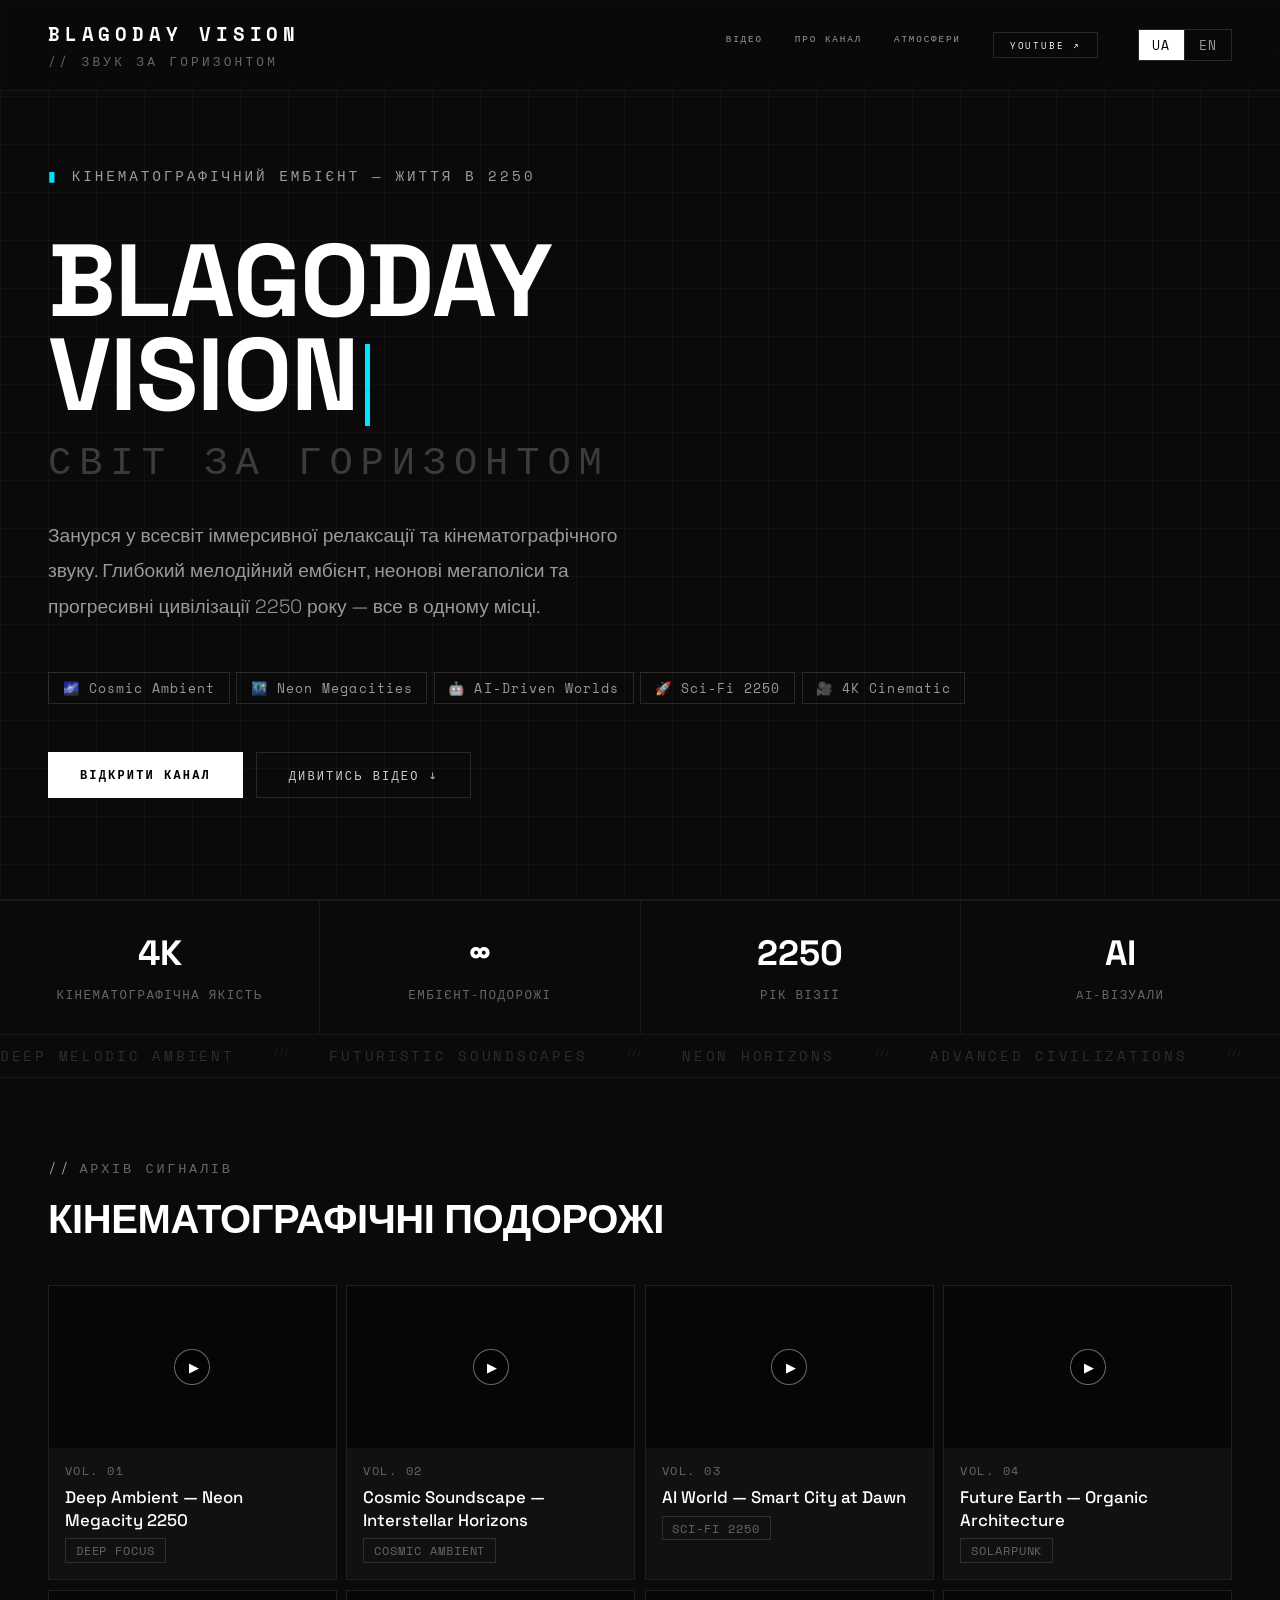
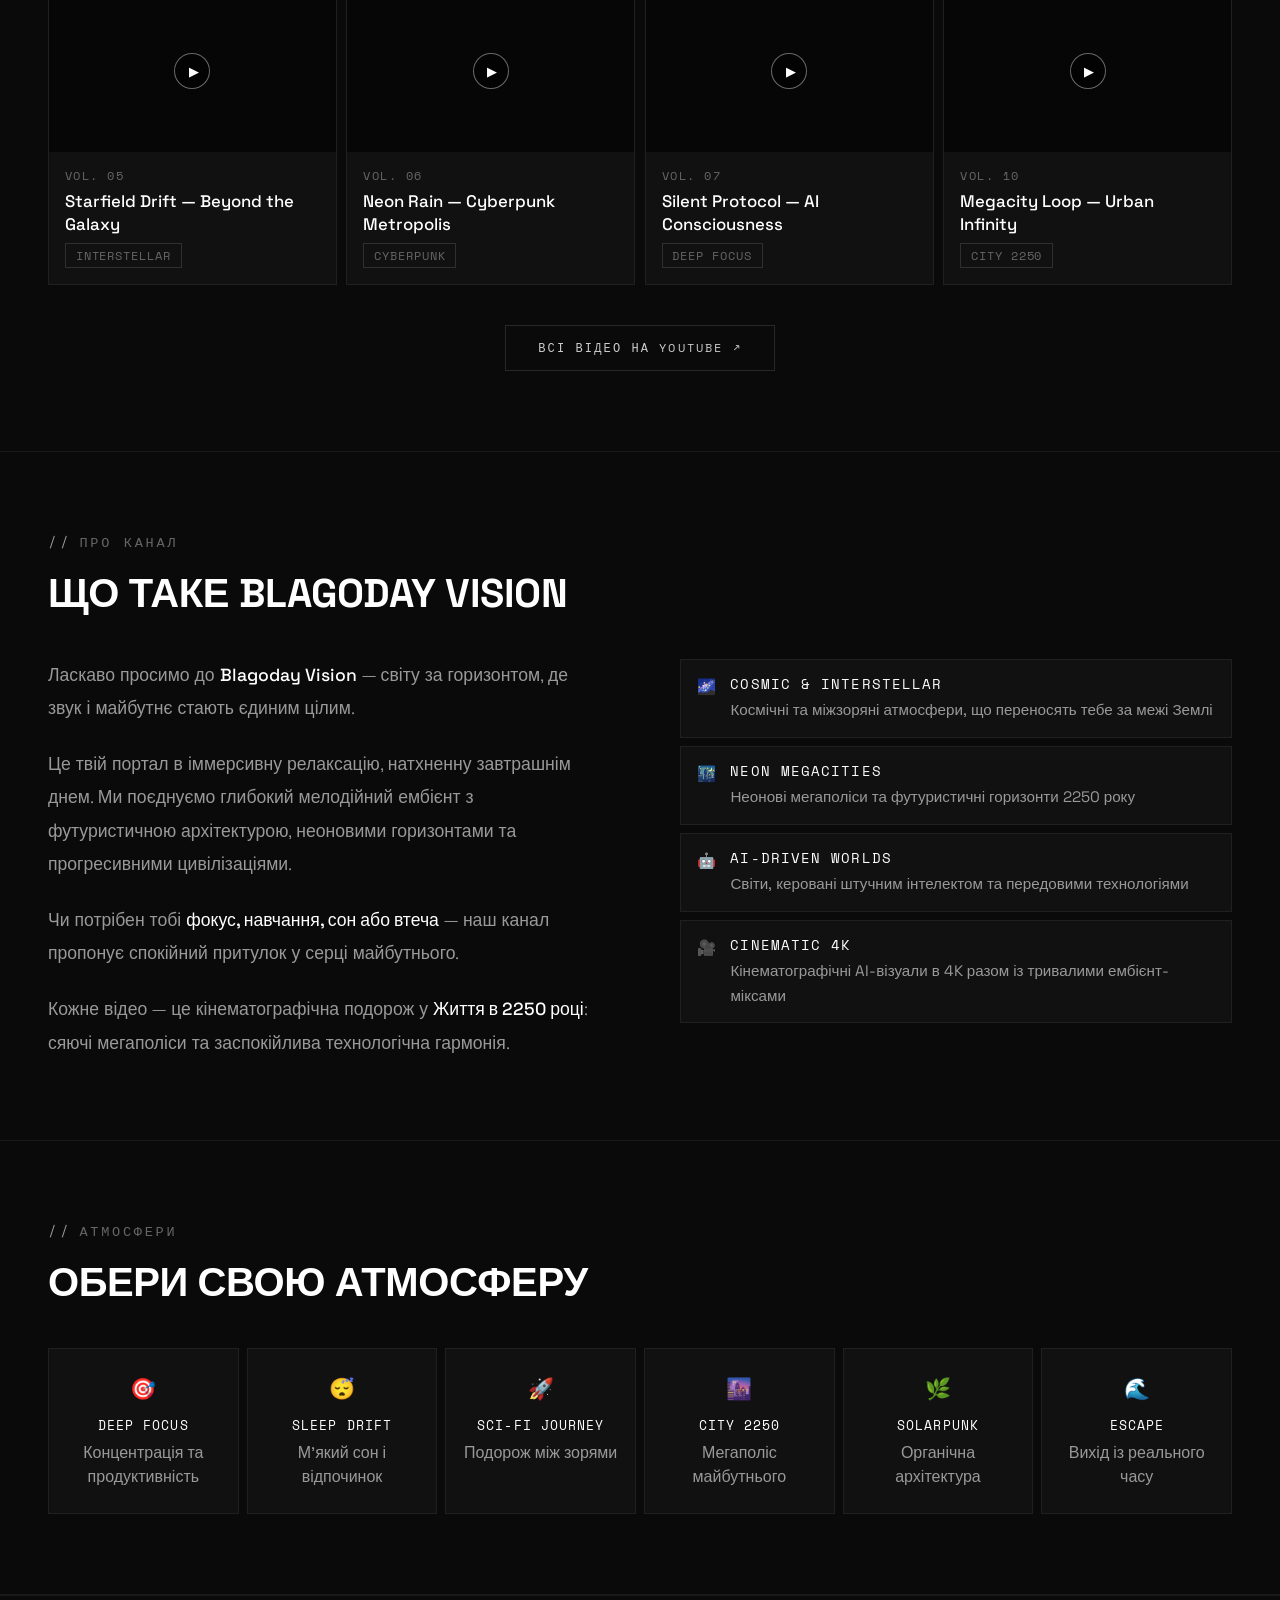
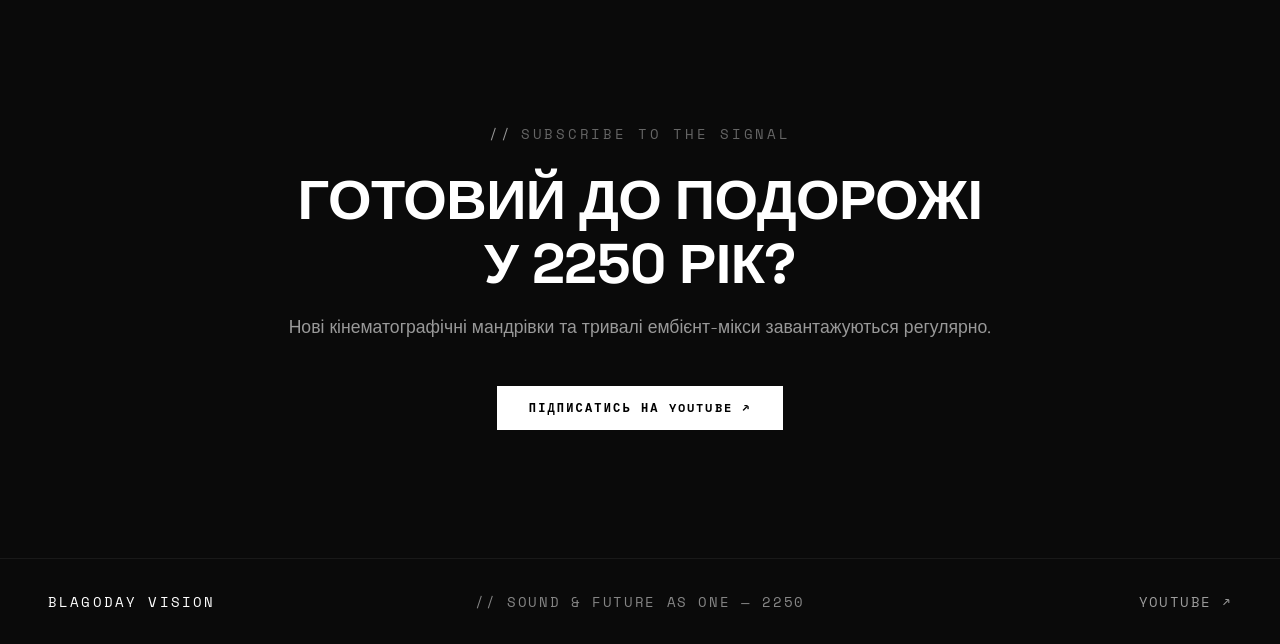
==== index.html @ 68a22dfd "Nav font 5x bigger" ====
<!DOCTYPE html>
<html lang="uk">
<head>
<meta charset="UTF-8">
<meta name="viewport" content="width=device-width, initial-scale=1.0">
<title>Blagoday Vision — Sound Beyond the Horizon</title>
<link href="https://fonts.googleapis.com/css2?family=Space+Mono:wght@400;700&family=Space+Grotesk:wght@300;400;500;700&display=swap" rel="stylesheet">
<style>
*{margin:0;padding:0;box-sizing:border-box}
html{scroll-behavior:smooth}
:root{
  --cyan:#00e5ff;--purple:#9b59f5;
  --border:#ffffff10;--border-hi:#ffffff20;
  --text:#666;--text-mid:#999;--text-bright:#ccc;--white:#fff;
  --bg:#0a0a0a;--card:#111;
}
body{background:var(--bg);color:var(--white);font-family:'Space Mono',monospace;overflow-x:hidden}

/* GRID BG */
.grid-bg{position:fixed;inset:0;pointer-events:none;z-index:0;
  background-image:linear-gradient(rgba(255,255,255,0.03) 1px,transparent 1px),
  linear-gradient(90deg,rgba(255,255,255,0.03) 1px,transparent 1px);
  background-size:48px 48px}

/* NAV */
nav{display:flex;align-items:center;justify-content:space-between;padding:1.2rem 3rem;
  border-bottom:1px solid var(--border);position:fixed;top:0;left:0;right:0;
  background:rgba(10,10,10,0.92);backdrop-filter:blur(16px);z-index:100}
.logo{font-family:'Space Mono',monospace;font-size:1.2rem;font-weight:900;
  color:var(--white);letter-spacing:.25em;text-transform:uppercase}
.logo-sub{font-size:.8rem;color:var(--text);letter-spacing:.25em;margin-top:4px;text-transform:uppercase}
.nav-right{display:flex;align-items:center;gap:2.5rem}
.nav-links{display:flex;gap:2rem}
.nav-links a{color:var(--text-mid);text-decoration:none;font-size:.58rem;
  letter-spacing:.2em;transition:color .2s;text-transform:uppercase;font-family:'Space Mono',monospace}
.nav-links a:hover{color:var(--white)}
.nav-yt{border:1px solid var(--border-hi);padding:.35rem 1rem;color:var(--white) !important}
.nav-yt:hover{background:rgba(255,255,255,0.06) !important}
.lang-switcher{display:flex;border:1px solid var(--border-hi)}
.lang-btn{background:none;border:none;cursor:pointer;font-family:'Space Mono',monospace;
  font-size:.8rem;letter-spacing:.1em;padding:.35rem .85rem;color:var(--text-mid);transition:all .2s}
.lang-btn.active{background:var(--white);color:#000}
.lang-btn:not(.active):hover{color:var(--white)}
.lang-sep{width:1px;background:var(--border-hi)}

/* HERO */
.hero{min-height:100vh;display:flex;flex-direction:column;justify-content:center;
  padding:9rem 3rem 5rem;position:relative;z-index:1;border-bottom:1px solid var(--border)}
.hero-eyebrow{font-size:.9rem;color:var(--text-mid);letter-spacing:.2em;
  margin-bottom:3rem;display:flex;align-items:center;gap:.8rem;text-transform:uppercase}
.blink{color:var(--cyan);animation:blink .9s step-start infinite}
@keyframes blink{0%,100%{opacity:1}50%{opacity:0}}

.hero h1{font-family:'Space Grotesk',sans-serif;font-size:clamp(3rem,8vw,7rem);font-weight:700;
  line-height:.92;letter-spacing:-.01em;margin-bottom:2.5rem;text-transform:uppercase}
.line1{color:var(--white);display:block;opacity:0;animation:fadeup .5s ease .2s forwards}
.line2{display:block;color:var(--white);opacity:0;animation:fadeup .5s ease .5s forwards;
  position:relative}
.line2-inner{display:inline-block;animation:glitch 8s 1.5s infinite}
.cursor{display:inline-block;width:5px;height:.8em;background:var(--cyan);
  margin-left:6px;vertical-align:middle;animation:cur .7s step-end infinite}
@keyframes cur{0%,100%{opacity:1}50%{opacity:0}}
.line3{display:block;font-family:'Space Mono',monospace;font-size:.38em;
  letter-spacing:.2em;font-weight:400;margin-top:1rem;
  color:rgba(255,255,255,0.2);opacity:0;animation:fadeup .5s ease .8s forwards}
@keyframes fadeup{from{opacity:0;transform:translateY(14px)}to{opacity:1;transform:translateY(0)}}
@keyframes glitch{
  0%,87%,100%{filter:none;transform:none}
  88%{filter:drop-shadow(3px 0 var(--cyan)) drop-shadow(-3px 0 #e040fb);transform:skewX(-1deg)}
  89%{filter:none;transform:none}
  90%{filter:drop-shadow(-2px 0 var(--purple));transform:skewX(.8deg)}
  91%{filter:none;transform:none}
}
.hero-desc{color:var(--text-mid);font-size:1.2rem;max-width:600px;line-height:1.85;
  margin-bottom:3rem;opacity:0;animation:fadeup .5s ease 1s forwards;
  font-family:'Space Grotesk',sans-serif;font-weight:300}
.hero-tags{display:flex;gap:.4rem;flex-wrap:wrap;margin-bottom:3rem;
  opacity:0;animation:fadeup .5s ease 1.2s forwards}
.tag{font-family:'Space Mono',monospace;font-size:.82rem;padding:.3rem .85rem;
  border:1px solid var(--border-hi);color:var(--text-mid);letter-spacing:.08em}
.hero-btns{display:flex;gap:.8rem;flex-wrap:wrap;opacity:0;animation:fadeup .5s ease 1.4s forwards}
.btn-primary{background:var(--white);color:#000;font-family:'Space Mono',monospace;
  font-size:.75rem;font-weight:700;padding:.85rem 2rem;letter-spacing:.18em;
  text-decoration:none;transition:all .2s;text-transform:uppercase;display:inline-block}
.btn-primary:hover{background:var(--cyan);color:#000}
.btn-ghost{border:1px solid var(--border-hi);color:var(--text-bright);
  font-family:'Space Mono',monospace;font-size:.75rem;padding:.85rem 2rem;
  letter-spacing:.18em;text-decoration:none;transition:all .2s;
  text-transform:uppercase;display:inline-block}
.btn-ghost:hover{border-color:var(--white);color:var(--white)}

/* STATS */
.stats-bar{display:flex;border-top:1px solid var(--border);border-bottom:1px solid var(--border);position:relative;z-index:1}
.stat{flex:1;padding:1.8rem;border-right:1px solid var(--border);text-align:center}
.stat:last-child{border-right:none}
.stat-num{font-family:'Space Grotesk',sans-serif;font-size:2.2rem;font-weight:700;
  display:block;margin-bottom:.4rem;color:var(--white)}
.stat-label{font-family:'Space Mono',monospace;font-size:.78rem;color:var(--text);
  letter-spacing:.12em;text-transform:uppercase}

/* MARQUEE */
.marquee-wrap{padding:.7rem 0;border-bottom:1px solid var(--border);
  overflow:hidden;position:relative;z-index:1}
.marquee{display:flex;gap:2.5rem;animation:marquee 50s linear infinite;white-space:nowrap}
.marquee-item{font-family:'Space Mono',monospace;font-size:.85rem;
  color:rgba(255,255,255,0.15);letter-spacing:.2em;flex-shrink:0;text-transform:uppercase}
.marquee-sep{color:rgba(255,255,255,0.12);flex-shrink:0;font-size:.5rem}
@keyframes marquee{from{transform:translateX(0)}to{transform:translateX(-50%)}}

/* SECTIONS */
.section{padding:5rem 3rem;position:relative;z-index:1}
.s-eyebrow{font-family:'Space Mono',monospace;font-size:.85rem;color:var(--text);
  letter-spacing:.2em;margin-bottom:1rem;display:flex;align-items:center;
  gap:.5rem;text-transform:uppercase}
.s-eyebrow::before{content:'//';color:var(--text-mid)}
.s-title{font-family:'Space Grotesk',sans-serif;font-size:2.5rem;color:var(--white);
  font-weight:700;letter-spacing:-.01em;text-transform:uppercase}

/* VIDEO GRID */
.video-grid{display:grid;grid-template-columns:repeat(4,1fr);gap:.6rem;margin-top:2.5rem}
@media(max-width:1100px){.video-grid{grid-template-columns:repeat(2,1fr)}}
@media(max-width:580px){.video-grid{grid-template-columns:1fr}}

.video-card{border:1px solid var(--border);background:var(--card);
  transition:border-color .2s,transform .2s;cursor:pointer;overflow:hidden}
.video-card:hover{border-color:rgba(255,255,255,0.2);transform:translateY(-2px)}

.video-thumb{position:relative;aspect-ratio:16/9;background:#080808;overflow:hidden}
.video-thumb img{width:100%;height:100%;object-fit:cover;display:block;
  transition:transform .3s;filter:brightness(.75)}
.video-card:hover .video-thumb img{transform:scale(1.03);filter:brightness(.95)}
.play-overlay{position:absolute;inset:0;display:flex;align-items:center;justify-content:center;
  background:rgba(0,0,0,0.3);transition:background .2s}
.video-card:hover .play-overlay{background:rgba(0,0,0,0.05)}
.play-btn{width:36px;height:36px;border:1px solid rgba(255,255,255,0.4);border-radius:50%;
  display:flex;align-items:center;justify-content:center;font-size:.8rem;padding-left:3px;
  background:rgba(0,0,0,0.5);color:var(--white);transition:all .2s}
.video-card:hover .play-btn{background:var(--white);color:#000;border-color:var(--white)}

.video-meta{padding:.85rem 1rem 1rem}
.video-vol{font-family:'Space Mono',monospace;font-size:.78rem;color:var(--text);
  letter-spacing:.12em;margin-bottom:.35rem;text-transform:uppercase}
.video-title{font-family:'Space Grotesk',sans-serif;font-size:1.05rem;font-weight:500;
  color:var(--white);line-height:1.35}
.vtag{display:inline-block;margin-top:.45rem;font-family:'Space Mono',monospace;
  font-size:.75rem;padding:.18rem .6rem;border:1px solid var(--border-hi);
  color:var(--text);letter-spacing:.08em;text-transform:uppercase}

/* MODAL */
.modal-overlay{position:fixed;inset:0;background:rgba(0,0,0,0.97);z-index:999;
  display:none;align-items:center;justify-content:center}
.modal-overlay.open{display:flex}
.modal-inner{width:min(920px,93vw);position:relative}
.modal-close{position:absolute;top:-2.8rem;right:0;background:none;
  border:1px solid var(--border-hi);color:var(--text-mid);
  font-family:'Space Mono',monospace;font-size:.8rem;letter-spacing:.15em;
  cursor:pointer;padding:.28rem .7rem;transition:all .2s;text-transform:uppercase}
.modal-close:hover{color:var(--white);border-color:var(--white)}
.modal-video{aspect-ratio:16/9;width:100%;border:1px solid var(--border)}
.modal-video iframe{width:100%;height:100%;border:none;display:block}

/* ABOUT */
.about-grid{display:grid;grid-template-columns:1fr 1fr;gap:5rem;align-items:start;margin-top:2.5rem}
.about-text{color:var(--text-mid);font-size:1.1rem;line-height:1.9;
  font-family:'Space Grotesk',sans-serif;font-weight:300}
.about-text p+p{margin-top:1.4rem}
.about-text strong{color:var(--white);font-weight:500}
.features-col{display:flex;flex-direction:column;gap:.5rem}
.feature{display:flex;align-items:flex-start;gap:.9rem;padding:.9rem 1rem;
  border:1px solid var(--border);background:var(--card);transition:border-color .2s}
.feature:hover{border-color:rgba(255,255,255,0.15)}
.feature-icon{font-size:.95rem;flex-shrink:0;margin-top:.05rem}
.feature-title{font-family:'Space Mono',monospace;font-size:.85rem;color:var(--white);
  letter-spacing:.08em;margin-bottom:.25rem;text-transform:uppercase}
.feature-desc{font-size:.95rem;color:var(--text-mid);line-height:1.6;
  font-family:'Space Grotesk',sans-serif}

/* VIBES */
.vibes-grid{display:grid;grid-template-columns:repeat(auto-fit,minmax(145px,1fr));gap:.5rem;margin-top:2.5rem}
.vibe{border:1px solid var(--border);padding:1.5rem 1rem;text-align:center;
  transition:border-color .2s;background:var(--card)}
.vibe:hover{border-color:rgba(255,255,255,0.15)}
.vibe-icon{font-size:1.3rem;margin-bottom:.7rem;display:block}
.vibe-name{font-family:'Space Mono',monospace;font-size:.82rem;color:var(--white);
  letter-spacing:.08em;text-transform:uppercase;margin-bottom:.35rem}
.vibe-desc{font-size:1rem;color:var(--text-mid);font-family:'Space Grotesk',sans-serif;line-height:1.5}

/* CTA */
.cta-section{padding:8rem 3rem;text-align:center;position:relative;z-index:1;border-top:1px solid var(--border)}
.cta-title{font-family:'Space Grotesk',sans-serif;font-size:clamp(2rem,4.5vw,3.5rem);
  color:var(--white);font-weight:700;letter-spacing:-.01em;margin-bottom:1.2rem;
  text-transform:uppercase;line-height:1.15}
.cta-sub{color:var(--text-mid);font-size:1.1rem;margin-bottom:3rem;
  font-family:'Space Grotesk',sans-serif;font-weight:300}

/* FOOTER */
footer{padding:2rem 3rem;border-top:1px solid var(--border);
  display:grid;grid-template-columns:1fr auto 1fr;align-items:center;position:relative;z-index:1}
.footer-logo{font-family:'Space Mono',monospace;font-size:.9rem;
  color:var(--white);letter-spacing:.15em;text-transform:uppercase}
.footer-center{font-family:'Space Mono',monospace;font-size:.85rem;
  color:rgba(255,255,255,0.5);text-align:center;letter-spacing:.12em;text-transform:uppercase}
.footer-right{display:flex;justify-content:flex-end}
.footer-right a{font-family:'Space Mono',monospace;font-size:.85rem;
  color:rgba(255,255,255,0.6);text-decoration:none;letter-spacing:.1em;
  transition:color .2s;text-transform:uppercase}
.footer-right a:hover{color:var(--white)}

hr.divider{border:none;border-top:1px solid var(--border);position:relative;z-index:1}
.fade-out{opacity:0;transition:opacity .15s}
.fade-in{opacity:1;transition:opacity .15s}

@media(max-width:820px){
  nav{padding:1rem 1.2rem;flex-wrap:wrap;gap:.6rem}
  .hero{padding:7rem 1.2rem 4rem}
  .section{padding:3.5rem 1.2rem}
  .about-grid{grid-template-columns:1fr;gap:2.5rem}
  .stats-bar{flex-wrap:wrap}
  .stat{min-width:50%;border-right:none;border-bottom:1px solid var(--border)}
  footer{grid-template-columns:1fr;gap:.7rem;text-align:center}
  .footer-right{justify-content:center}
}
</style>
</head>
<body>
<div class="grid-bg"></div>

<div class="modal-overlay" id="videoModal" onclick="closeModal(event)">
  <div class="modal-inner">
    <button class="modal-close" onclick="closeModalBtn()">[ ESC ] CLOSE</button>
    <div class="modal-video"><iframe id="modalIframe" src="" allowfullscreen allow="autoplay"></iframe></div>
  </div>
</div>

<nav>
  <div>
    <div class="logo" data-t="nav-logo">BLAGODAY VISION</div>
    <div class="logo-sub" data-t="nav-tagline"></div>
  </div>
  <div class="nav-right">
    <div class="nav-links">
      <a href="#videos" data-t="nav-videos"></a>
      <a href="#about" data-t="nav-about"></a>
      <a href="#vibes" data-t="nav-vibes"></a>
      <a href="https://www.youtube.com/@BlagodayVision" target="_blank" class="nav-yt">YouTube ↗</a>
    </div>
    <div class="lang-switcher">
      <button class="lang-btn" id="btn-uk" onclick="setLang('uk')">UA</button>
      <div class="lang-sep"></div>
      <button class="lang-btn" id="btn-en" onclick="setLang('en')">EN</button>
    </div>
  </div>
</nav>

<section class="hero">
  <div class="hero-eyebrow"><span class="blink">▮</span><span data-t="hero-eyebrow"></span></div>
  <h1>
    <span class="line1">BLAGODAY</span>
    <span class="line2"><span class="line2-inner">VISION</span><span class="cursor"></span></span>
    <span class="line3" data-t="hero-h1-sub"></span>
  </h1>
  <p class="hero-desc" data-t="hero-desc"></p>
  <div class="hero-tags">
    <span class="tag">🌌 Cosmic Ambient</span>
    <span class="tag">🌃 Neon Megacities</span>
    <span class="tag">🤖 AI-Driven Worlds</span>
    <span class="tag">🚀 Sci-Fi 2250</span>
    <span class="tag">🎥 4K Cinematic</span>
  </div>
  <div class="hero-btns">
    <a href="https://www.youtube.com/@BlagodayVision" target="_blank" class="btn-primary" data-t="hero-btn1"></a>
    <a href="#videos" class="btn-ghost" data-t="hero-btn2"></a>
  </div>
</section>

<div class="stats-bar">
  <div class="stat"><span class="stat-num">4K</span><span class="stat-label" data-t="stat1"></span></div>
  <div class="stat"><span class="stat-num">∞</span><span class="stat-label" data-t="stat2"></span></div>
  <div class="stat"><span class="stat-num">2250</span><span class="stat-label" data-t="stat3"></span></div>
  <div class="stat"><span class="stat-num">AI</span><span class="stat-label" data-t="stat4"></span></div>
</div>

<div class="marquee-wrap"><div class="marquee">
  <span class="marquee-item">DEEP MELODIC AMBIENT</span><span class="marquee-sep"> /// </span>
  <span class="marquee-item">FUTURISTIC SOUNDSCAPES</span><span class="marquee-sep"> /// </span>
  <span class="marquee-item">NEON HORIZONS</span><span class="marquee-sep"> /// </span>
  <span class="marquee-item">ADVANCED CIVILIZATIONS</span><span class="marquee-sep"> /// </span>
  <span class="marquee-item">INTERSTELLAR ATMOSPHERES</span><span class="marquee-sep"> /// </span>
  <span class="marquee-item">LIFE IN 2250</span><span class="marquee-sep"> /// </span>
  <span class="marquee-item">AI CINEMATIC WORLDS</span><span class="marquee-sep"> /// </span>
  <span class="marquee-item">DEEP MELODIC AMBIENT</span><span class="marquee-sep"> /// </span>
  <span class="marquee-item">FUTURISTIC SOUNDSCAPES</span><span class="marquee-sep"> /// </span>
  <span class="marquee-item">NEON HORIZONS</span><span class="marquee-sep"> /// </span>
  <span class="marquee-item">ADVANCED CIVILIZATIONS</span><span class="marquee-sep"> /// </span>
  <span class="marquee-item">INTERSTELLAR ATMOSPHERES</span><span class="marquee-sep"> /// </span>
  <span class="marquee-item">LIFE IN 2250</span><span class="marquee-sep"> /// </span>
  <span class="marquee-item">AI CINEMATIC WORLDS</span><span class="marquee-sep"> /// </span>
</div></div>

<section class="section" id="videos">
  <div class="s-eyebrow" data-t="videos-tag"></div>
  <div class="s-title" data-t="videos-title"></div>
  <div class="video-grid" id="vgrid"></div>
  <div style="text-align:center;margin-top:2.5rem">
    <a href="https://www.youtube.com/@BlagodayVision" target="_blank" class="btn-ghost" data-t="videos-more"></a>
  </div>
</section>

<hr class="divider">

<section class="section" id="about">
  <div class="s-eyebrow" data-t="about-tag"></div>
  <div class="s-title" data-t="about-title"></div>
  <div class="about-grid">
    <div class="about-text">
      <p data-t="about-p1"></p><p data-t="about-p2"></p>
      <p data-t="about-p3"></p><p data-t="about-p4"></p>
    </div>
    <div class="features-col">
      <div class="feature"><span class="feature-icon">🌌</span><div><div class="feature-title">Cosmic &amp; Interstellar</div><div class="feature-desc" data-t="feat1"></div></div></div>
      <div class="feature"><span class="feature-icon">🌃</span><div><div class="feature-title">Neon Megacities</div><div class="feature-desc" data-t="feat2"></div></div></div>
      <div class="feature"><span class="feature-icon">🤖</span><div><div class="feature-title">AI-Driven Worlds</div><div class="feature-desc" data-t="feat3"></div></div></div>
      <div class="feature"><span class="feature-icon">🎥</span><div><div class="feature-title">Cinematic 4K</div><div class="feature-desc" data-t="feat4"></div></div></div>
    </div>
  </div>
</section>

<hr class="divider">

<section class="section" id="vibes">
  <div class="s-eyebrow" data-t="vibes-tag"></div>
  <div class="s-title" data-t="vibes-title"></div>
  <div class="vibes-grid">
    <div class="vibe"><span class="vibe-icon">🎯</span><div class="vibe-name">Deep Focus</div><div class="vibe-desc" data-t="vibe1"></div></div>
    <div class="vibe"><span class="vibe-icon">😴</span><div class="vibe-name">Sleep Drift</div><div class="vibe-desc" data-t="vibe2"></div></div>
    <div class="vibe"><span class="vibe-icon">🚀</span><div class="vibe-name">Sci-Fi Journey</div><div class="vibe-desc" data-t="vibe3"></div></div>
    <div class="vibe"><span class="vibe-icon">🌆</span><div class="vibe-name">City 2250</div><div class="vibe-desc" data-t="vibe4"></div></div>
    <div class="vibe"><span class="vibe-icon">🌿</span><div class="vibe-name">Solarpunk</div><div class="vibe-desc" data-t="vibe5"></div></div>
    <div class="vibe"><span class="vibe-icon">🌊</span><div class="vibe-name">Escape</div><div class="vibe-desc" data-t="vibe6"></div></div>
  </div>
</section>

<hr class="divider">

<section class="cta-section">
  <div class="s-eyebrow" style="justify-content:center;margin-bottom:1.5rem">SUBSCRIBE TO THE SIGNAL</div>
  <div class="cta-title" data-t="cta-title"></div>
  <p class="cta-sub" data-t="cta-sub"></p>
  <a href="https://www.youtube.com/@BlagodayVision" target="_blank" class="btn-primary" data-t="cta-btn"></a>
</section>

<footer>
  <div class="footer-logo">Blagoday Vision</div>
  <div class="footer-center">// Sound &amp; Future as One — 2250</div>
  <div class="footer-right"><a href="https://www.youtube.com/@BlagodayVision" target="_blank">YouTube ↗</a></div>
</footer>

<script>
const VIDEOS=[
  {id:'R9sQVe0I_zg',vol:'VOL. 01',title:'Deep Ambient — Neon Megacity 2250',tag:'DEEP FOCUS'},
  {id:'h2vHzrmb-bY',vol:'VOL. 02',title:'Cosmic Soundscape — Interstellar Horizons',tag:'COSMIC AMBIENT'},
  {id:'Ahl2LXtIJKs',vol:'VOL. 03',title:'AI World — Smart City at Dawn',tag:'SCI-FI 2250'},
  {id:'km-jJqYV3Qc',vol:'VOL. 04',title:'Future Earth — Organic Architecture',tag:'SOLARPUNK'},
  {id:'cLlIns684Xc',vol:'VOL. 05',title:'Starfield Drift — Beyond the Galaxy',tag:'INTERSTELLAR'},
  {id:'S6C7OeuMPmc',vol:'VOL. 06',title:'Neon Rain — Cyberpunk Metropolis',tag:'CYBERPUNK'},
  {id:'FWtclKfCWGs',vol:'VOL. 07',title:'Silent Protocol — AI Consciousness',tag:'DEEP FOCUS'},
  {id:'YcRmvb8ico8',vol:'VOL. 10',title:'Megacity Loop — Urban Infinity',tag:'CITY 2250'},
];

function buildVideos(){
  const grid=document.getElementById('vgrid');
  grid.innerHTML='';
  VIDEOS.forEach(v=>{
    const c=document.createElement('div');
    c.className='video-card';
    c.onclick=()=>openModal(v.id);
    c.innerHTML=`<div class="video-thumb">
      <img src="https://img.youtube.com/vi/${v.id}/maxresdefault.jpg" alt="${v.title}" loading="lazy"
        onerror="this.src='https://img.youtube.com/vi/${v.id}/hqdefault.jpg'">
      <div class="play-overlay"><div class="play-btn">▶</div></div>
    </div>
    <div class="video-meta">
      <div class="video-vol">${v.vol}</div>
      <div class="video-title">${v.title}</div>
      <span class="vtag">${v.tag}</span>
    </div>`;
    grid.appendChild(c);
  });
}

function openModal(id){
  document.getElementById('modalIframe').src=`https://www.youtube.com/embed/${id}?autoplay=1&rel=0`;
  document.getElementById('videoModal').classList.add('open');
  document.body.style.overflow='hidden';
}
function closeModalBtn(){
  document.getElementById('modalIframe').src='';
  document.getElementById('videoModal').classList.remove('open');
  document.body.style.overflow='';
}
function closeModal(e){if(e.target===document.getElementById('videoModal'))closeModalBtn();}
document.addEventListener('keydown',e=>{if(e.key==='Escape')closeModalBtn();});

const T={
  uk:{
    'nav-logo':'BLAGODAY VISION',
    'nav-tagline':'// ЗВУК ЗА ГОРИЗОНТОМ','nav-videos':'Відео','nav-about':'Про канал','nav-vibes':'Атмосфери',
    'hero-eyebrow':'КІНЕМАТОГРАФІЧНИЙ ЕМБІЄНТ — ЖИТТЯ В 2250','hero-h1-sub':'Світ за горизонтом',
    'hero-desc':'Занурся у всесвіт іммерсивної релаксації та кінематографічного звуку. Глибокий мелодійний ембієнт, неонові мегаполіси та прогресивні цивілізації 2250 року — все в одному місці.',
    'hero-btn1':'Відкрити канал','hero-btn2':'Дивитись відео ↓',
    'stat1':'Кінематографічна якість','stat2':'Ембієнт-подорожі','stat3':'Рік візії','stat4':'AI-Візуали',
    'videos-tag':'АРХІВ СИГНАЛІВ','videos-title':'Кінематографічні подорожі','videos-more':'Всі відео на YouTube ↗',
    'about-tag':'ПРО КАНАЛ','about-title':'Що таке Blagoday Vision',
    'about-p1':'Ласкаво просимо до <strong>Blagoday Vision</strong> — світу за горизонтом, де звук і майбутнє стають єдиним цілим.',
    'about-p2':'Це твій портал в іммерсивну релаксацію, натхненну завтрашнім днем. Ми поєднуємо глибокий мелодійний ембієнт з футуристичною архітектурою, неоновими горизонтами та прогресивними цивілізаціями.',
    'about-p3':'Чи потрібен тобі <strong>фокус, навчання, сон або втеча</strong> — наш канал пропонує спокійний притулок у серці майбутнього.',
    'about-p4':'Кожне відео — це кінематографічна подорож у <strong>Життя в 2250 році</strong>: сяючі мегаполіси та заспокійлива технологічна гармонія.',
    'feat1':'Космічні та міжзоряні атмосфери, що переносять тебе за межі Землі',
    'feat2':'Неонові мегаполіси та футуристичні горизонти 2250 року',
    'feat3':'Світи, керовані штучним інтелектом та передовими технологіями',
    'feat4':'Кінематографічні AI-візуали в 4K разом із тривалими ембієнт-міксами',
    'vibes-tag':'АТМОСФЕРИ','vibes-title':'Обери свою атмосферу',
    'vibe1':'Концентрація та продуктивність','vibe2':"М'який сон і відпочинок",
    'vibe3':'Подорож між зорями','vibe4':'Мегаполіс майбутнього',
    'vibe5':'Органічна архітектура','vibe6':'Вихід із реального часу',
    'cta-title':'Готовий до подорожі<br>у 2250 рік?',
    'cta-sub':'Нові кінематографічні мандрівки та тривалі ембієнт-мікси завантажуються регулярно.',
    'cta-btn':'Підписатись на YouTube ↗',
  },
  en:{
    'nav-logo':'BLAGODAY VISION',
    'nav-tagline':'// SOUND BEYOND THE HORIZON','nav-videos':'Videos','nav-about':'About','nav-vibes':'Atmospheres',
    'hero-eyebrow':'CINEMATIC AMBIENT — LIFE IN 2250','hero-h1-sub':'A World Beyond the Horizon',
    'hero-desc':'Immerse yourself in a universe of relaxation and cinematic sound. Deep melodic ambient, neon megacities, and advanced civilizations of 2250 — all in one place.',
    'hero-btn1':'Open Channel','hero-btn2':'Watch Videos ↓',
    'stat1':'Cinematic Quality','stat2':'Ambient Journeys','stat3':'Year of Vision','stat4':'AI-Generated Visuals',
    'videos-tag':'SIGNAL ARCHIVE','videos-title':'Cinematic Journeys','videos-more':'All Videos on YouTube ↗',
    'about-tag':'ABOUT THE ENTITY','about-title':'What is Blagoday Vision',
    'about-p1':'Welcome to <strong>Blagoday Vision</strong> — a world beyond the horizon, where sound and the future become one.',
    'about-p2':'This is your gateway to immersive relaxation inspired by tomorrow. We blend deep melodic ambient with visionary architecture, neon horizons, and advanced civilizations.',
    'about-p3':'Whether you need to <strong>focus, study, sleep, or escape</strong> — our channel offers a serene sanctuary in the heart of the future.',
    'about-p4':'Every video is a cinematic journey into <strong>Life in 2250</strong>: luminous megacities and soothing technological harmony.',
    'feat1':'Cosmic and interstellar atmospheres that take you beyond Earth',
    'feat2':'Neon megacities and futuristic horizons of 2250',
    'feat3':'Worlds driven by artificial intelligence and advanced technologies',
    'feat4':'Cinematic AI visuals in 4K with long-play ambient mixes',
    'vibes-tag':'ATMOSPHERES','vibes-title':'Choose Your Atmosphere',
    'vibe1':'Concentration and productivity','vibe2':'Soft sleep and rest',
    'vibe3':'Journey between the stars','vibe4':'The megacity of the future',
    'vibe5':'Organic architecture','vibe6':'Escape from real time',
    'cta-title':'Ready for a Journey<br>to 2250?',
    'cta-sub':'New cinematic journeys and long-play ambient mixes are uploaded regularly.',
    'cta-btn':'Subscribe on YouTube ↗',
  }
};

let lang='uk';
function applyLang(l){
  const d=T[l];
  document.querySelectorAll('[data-t]').forEach(el=>{
    const k=el.getAttribute('data-t');
    if(d[k]!==undefined)el.innerHTML=d[k];
  });
  document.getElementById('btn-uk').classList.toggle('active',l==='uk');
  document.getElementById('btn-en').classList.toggle('active',l==='en');
  document.documentElement.lang=l;
}
function setLang(l){
  if(l===lang)return;lang=l;
  const all=document.querySelectorAll('[data-t]');
  all.forEach(el=>el.classList.add('fade-out'));
  setTimeout(()=>{
    applyLang(l);
    all.forEach(el=>{el.classList.remove('fade-out');el.classList.add('fade-in');});
    setTimeout(()=>all.forEach(el=>el.classList.remove('fade-in')),150);
  },150);
}
buildVideos();
applyLang('uk');
</script>
</body>
</html>
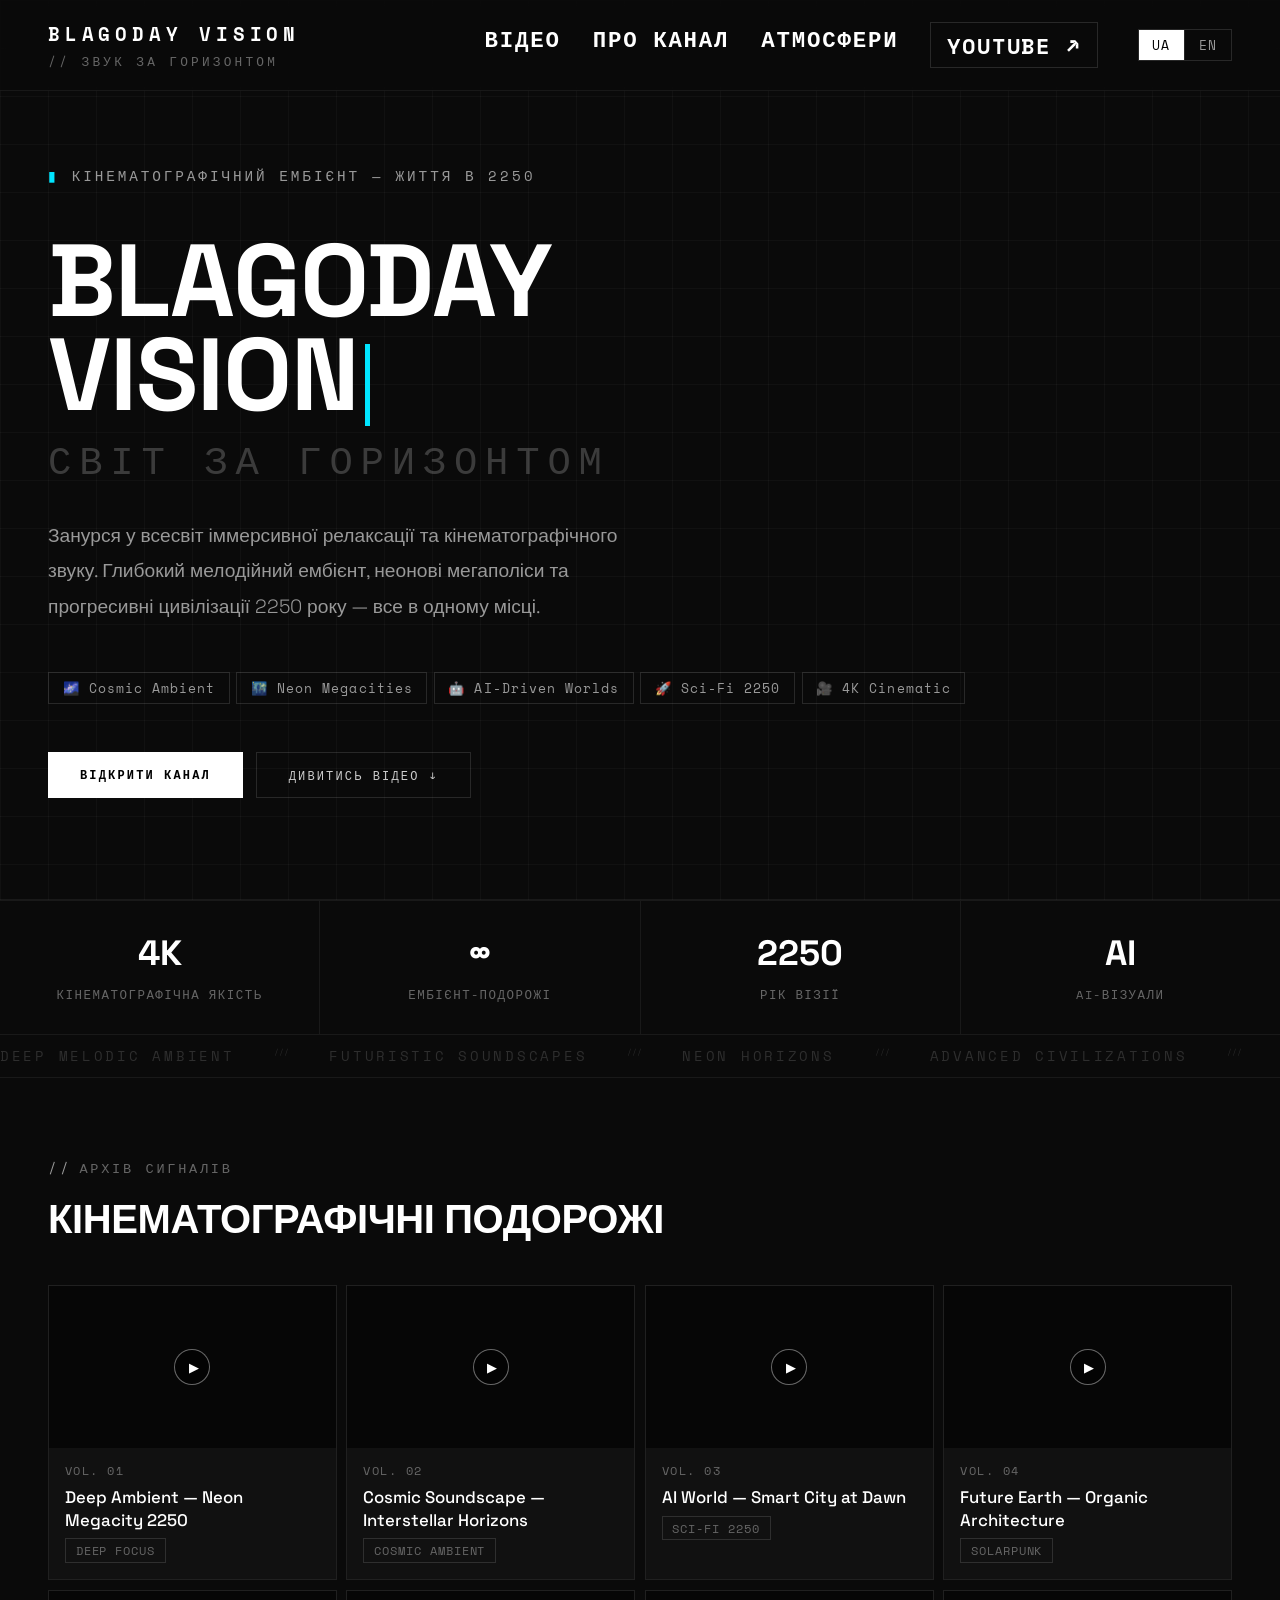
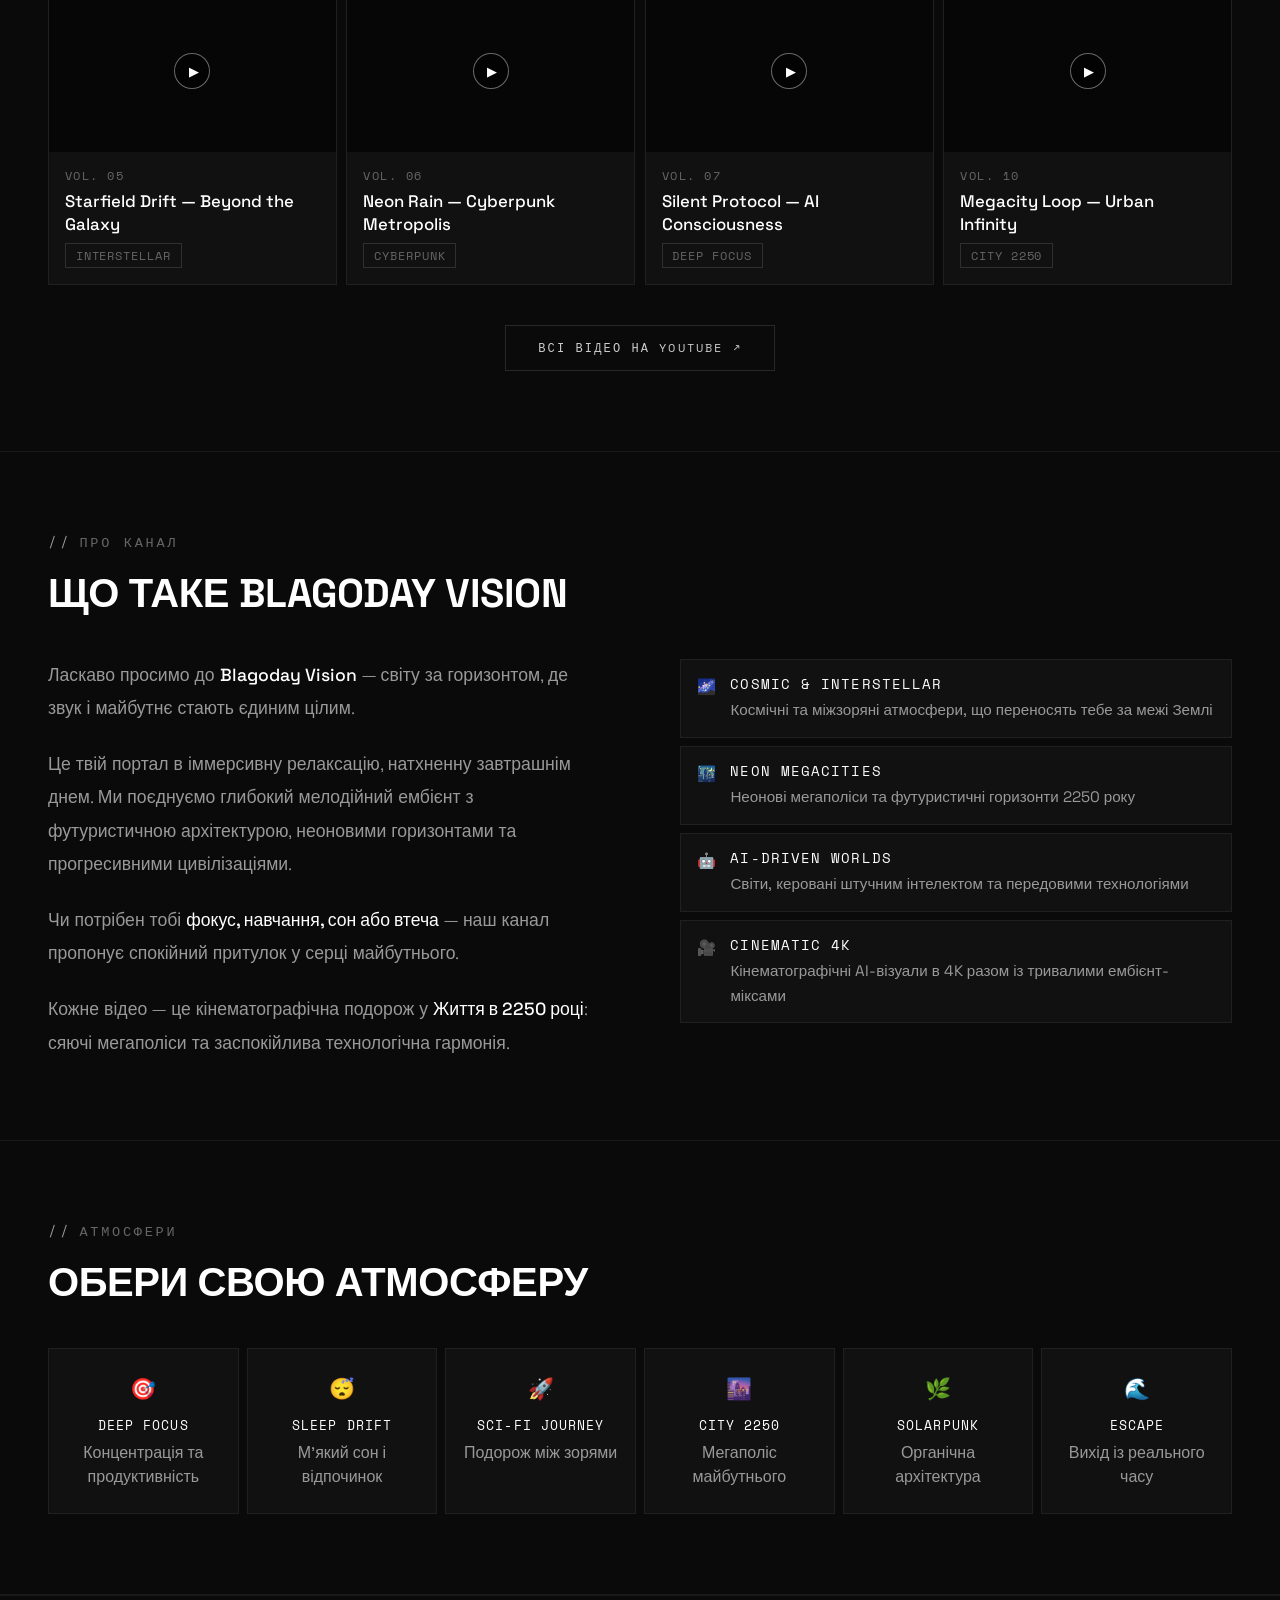
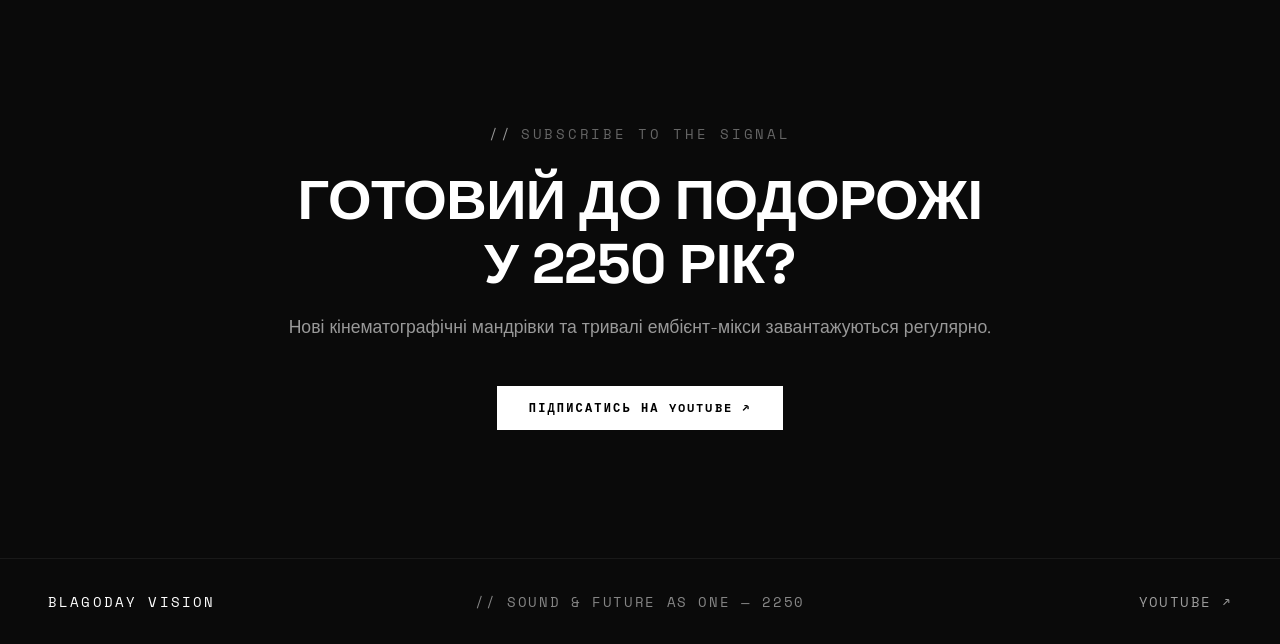
==== commit 9eb28592: "Nav links now 1.4rem bold white" ====
--- a/index.html
+++ b/index.html
@@ -31,9 +31,9 @@
 .logo-sub{font-size:.8rem;color:var(--text);letter-spacing:.25em;margin-top:4px;text-transform:uppercase}
 .nav-right{display:flex;align-items:center;gap:2.5rem}
 .nav-links{display:flex;gap:2rem}
-.nav-links a{color:var(--text-mid);text-decoration:none;font-size:.58rem;
-  letter-spacing:.2em;transition:color .2s;text-transform:uppercase;font-family:'Space Mono',monospace}
-.nav-links a:hover{color:var(--white)}
+.nav-links a{color:var(--white);text-decoration:none;font-size:1.4rem;
+  letter-spacing:.08em;transition:color .2s;text-transform:uppercase;font-family:'Space Mono',monospace;font-weight:700}
+.nav-links a:hover{color:var(--cyan)}
 .nav-yt{border:1px solid var(--border-hi);padding:.35rem 1rem;color:var(--white) !important}
 .nav-yt:hover{background:rgba(255,255,255,0.06) !important}
 .lang-switcher{display:flex;border:1px solid var(--border-hi)}
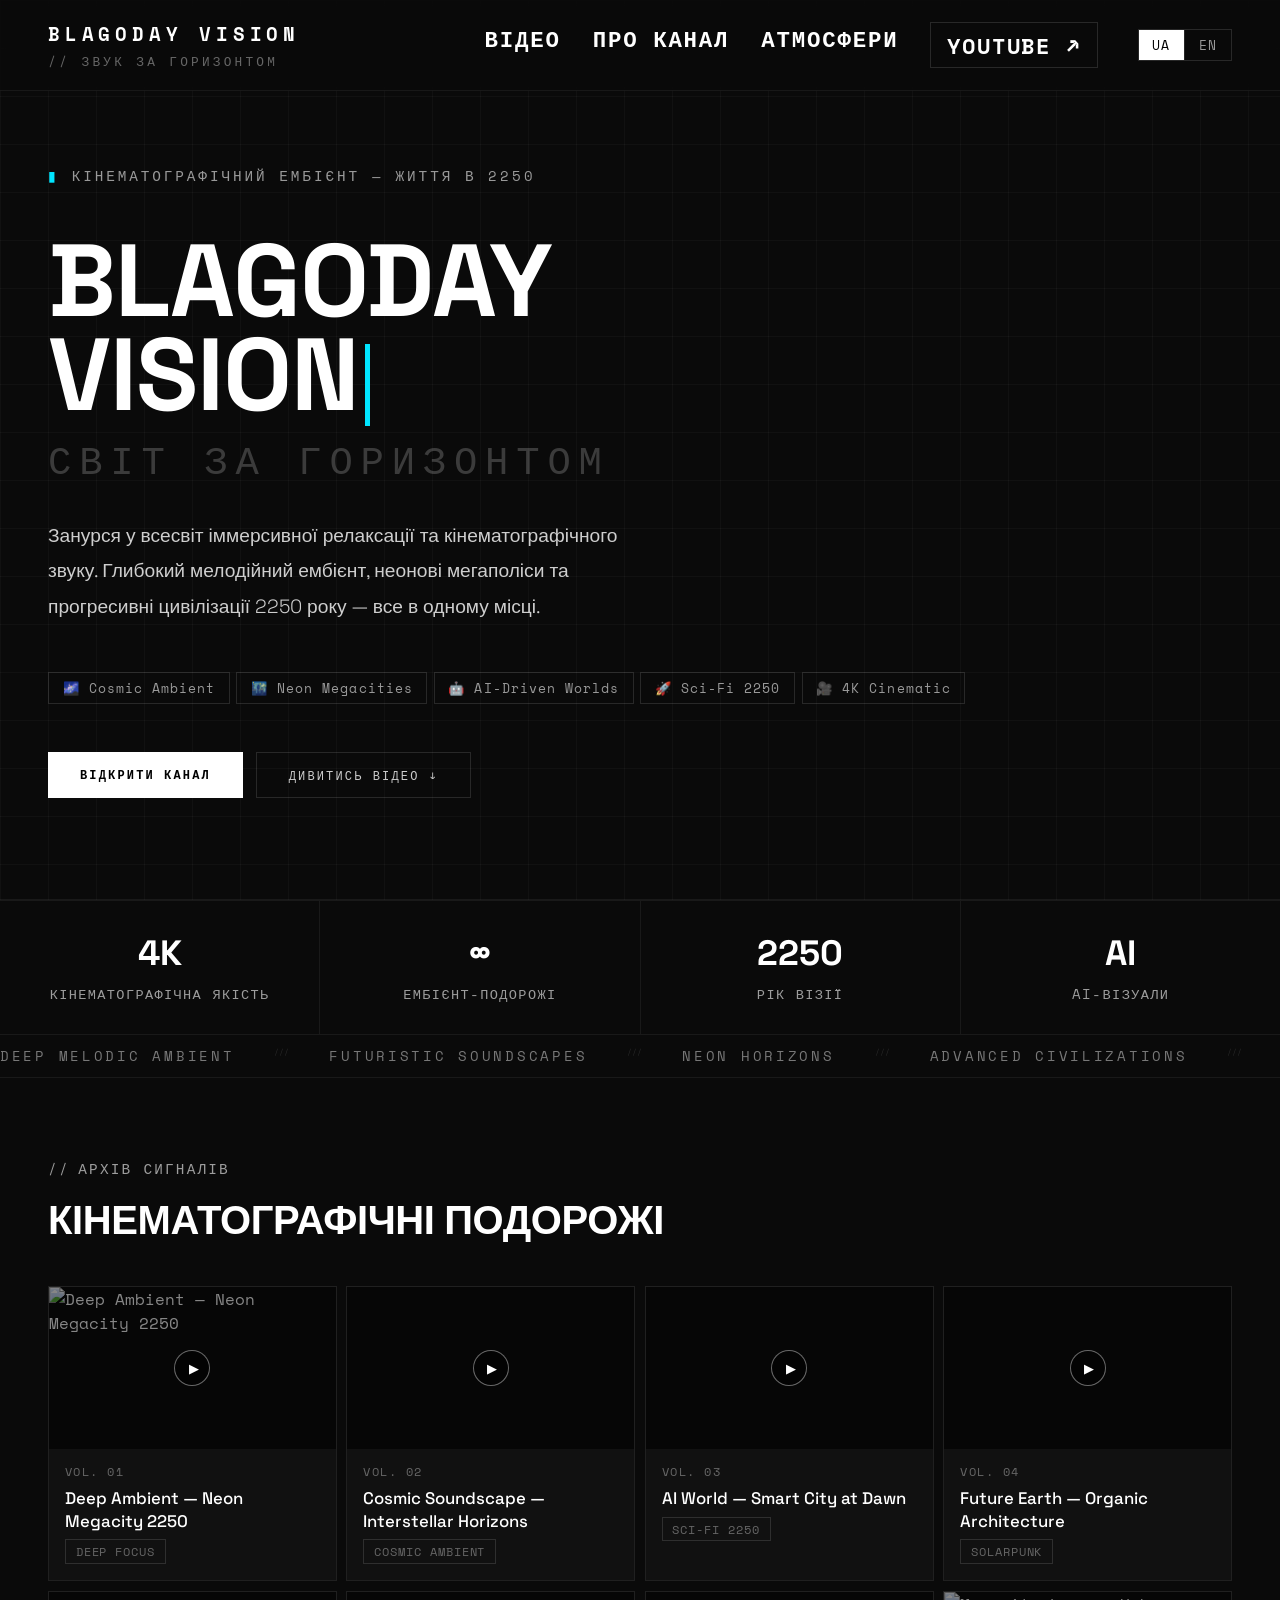
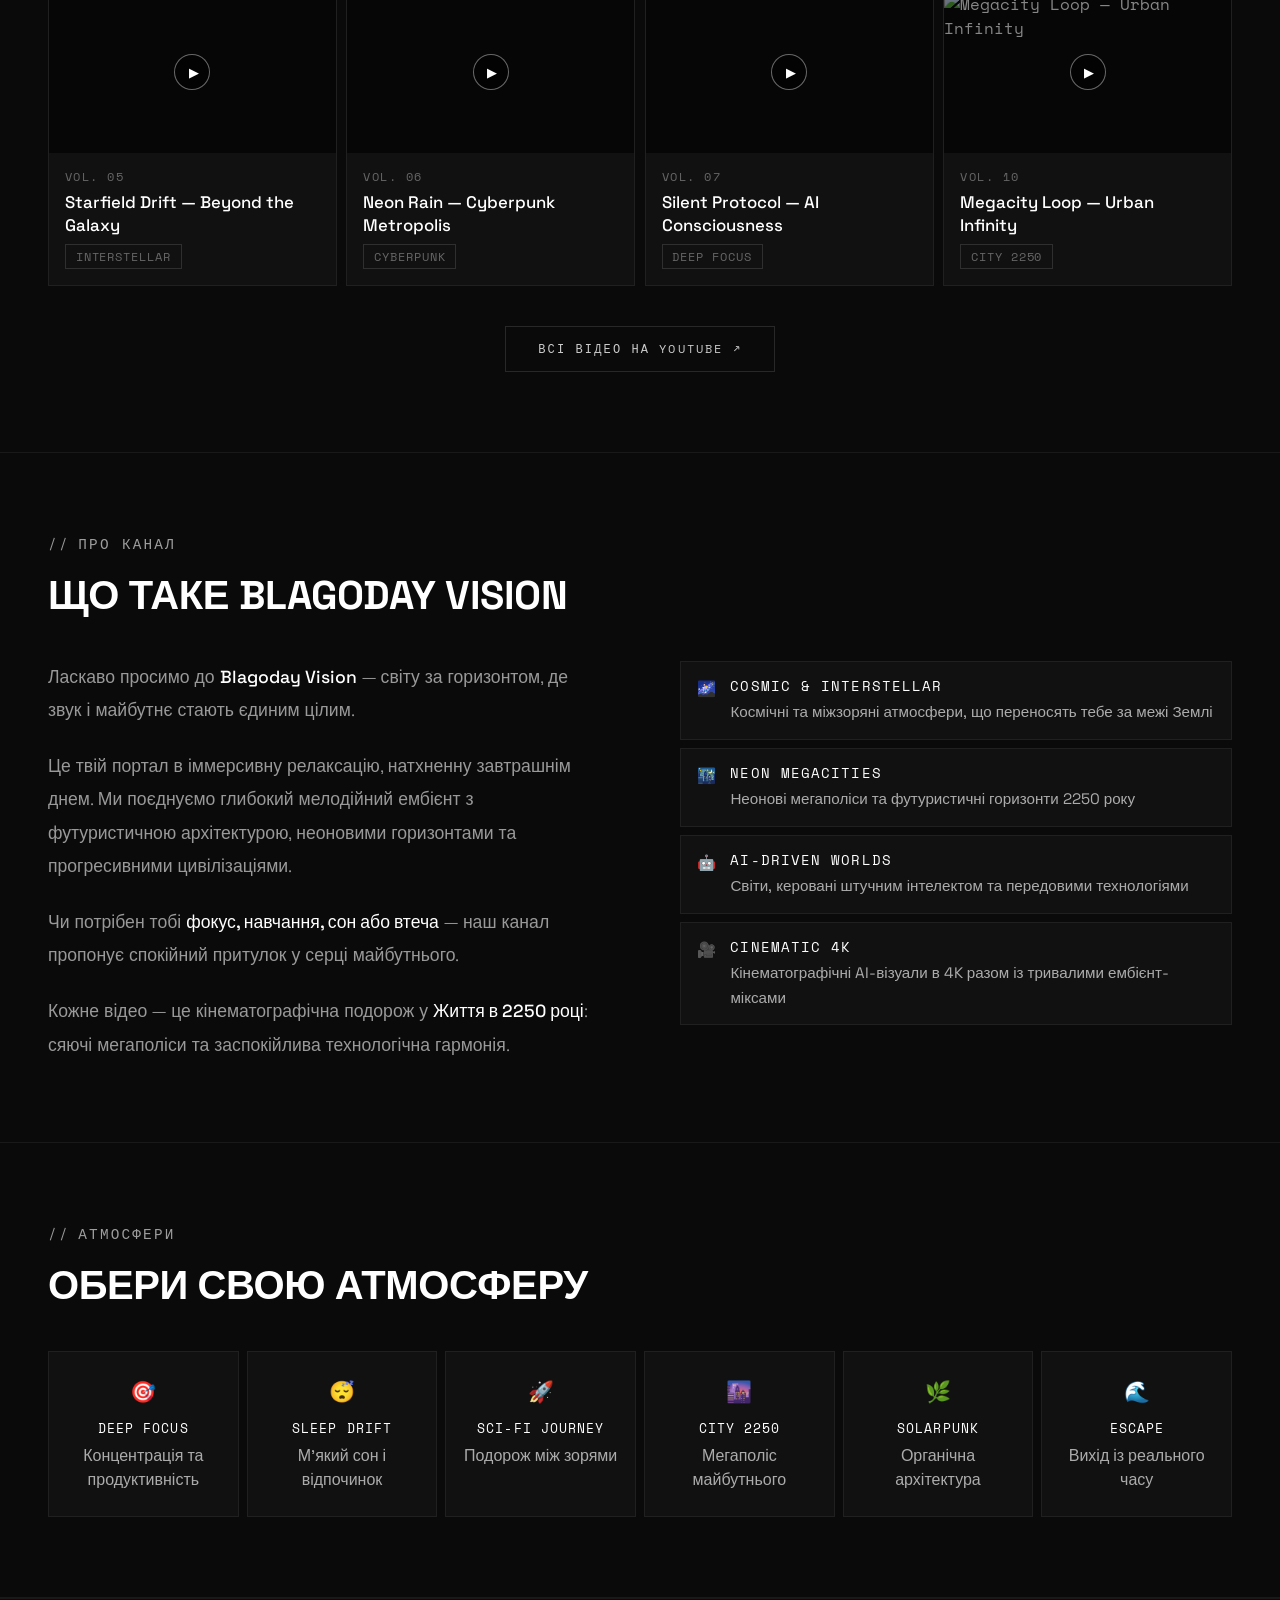
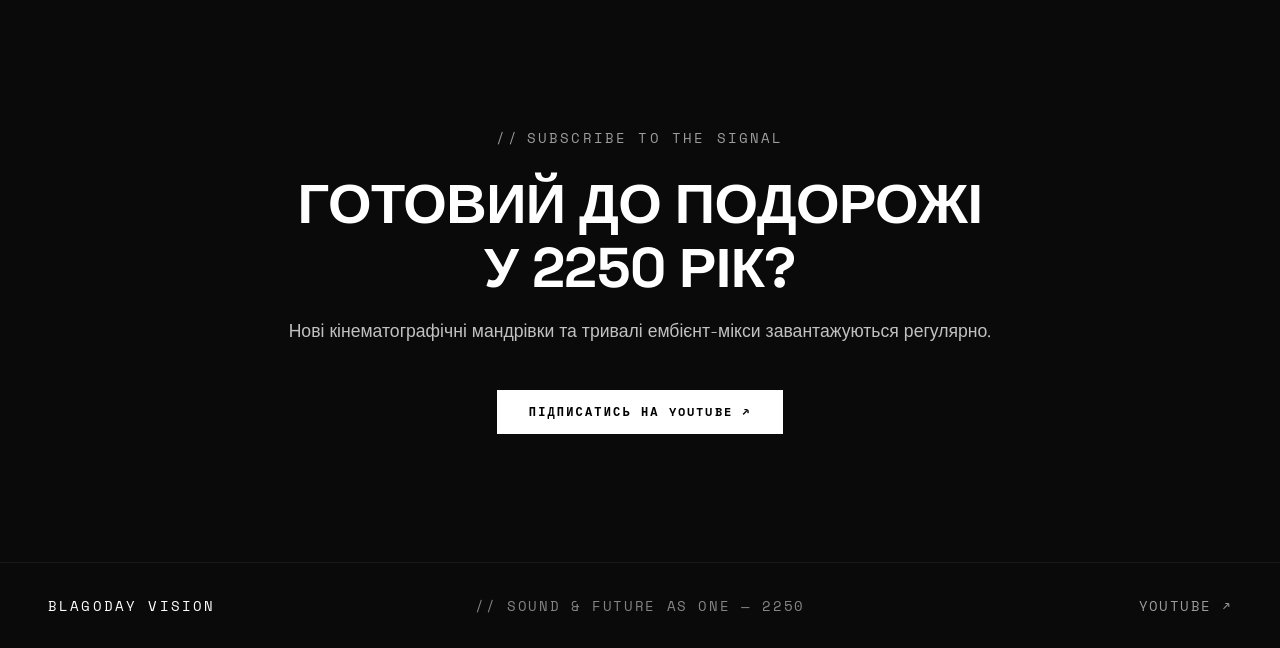
==== commit 5c257e0d: "All gray text now white and visible" ====
--- a/index.html
+++ b/index.html
@@ -71,7 +71,7 @@
   90%{filter:drop-shadow(-2px 0 var(--purple));transform:skewX(.8deg)}
   91%{filter:none;transform:none}
 }
-.hero-desc{color:var(--text-mid);font-size:1.2rem;max-width:600px;line-height:1.85;
+.hero-desc{color:rgba(255,255,255,0.8);font-size:1.2rem;max-width:600px;line-height:1.85;
   margin-bottom:3rem;opacity:0;animation:fadeup .5s ease 1s forwards;
   font-family:'Space Grotesk',sans-serif;font-weight:300}
 .hero-tags{display:flex;gap:.4rem;flex-wrap:wrap;margin-bottom:3rem;
@@ -95,22 +95,22 @@
 .stat:last-child{border-right:none}
 .stat-num{font-family:'Space Grotesk',sans-serif;font-size:2.2rem;font-weight:700;
   display:block;margin-bottom:.4rem;color:var(--white)}
-.stat-label{font-family:'Space Mono',monospace;font-size:.78rem;color:var(--text);
-  letter-spacing:.12em;text-transform:uppercase}
+.stat-label{font-family:'Space Mono',monospace;font-size:.85rem;color:rgba(255,255,255,0.6);
+  letter-spacing:.1em;text-transform:uppercase}
 
 /* MARQUEE */
 .marquee-wrap{padding:.7rem 0;border-bottom:1px solid var(--border);
   overflow:hidden;position:relative;z-index:1}
 .marquee{display:flex;gap:2.5rem;animation:marquee 50s linear infinite;white-space:nowrap}
 .marquee-item{font-family:'Space Mono',monospace;font-size:.85rem;
-  color:rgba(255,255,255,0.15);letter-spacing:.2em;flex-shrink:0;text-transform:uppercase}
+  color:rgba(255,255,255,0.45);letter-spacing:.2em;flex-shrink:0;text-transform:uppercase}
 .marquee-sep{color:rgba(255,255,255,0.12);flex-shrink:0;font-size:.5rem}
 @keyframes marquee{from{transform:translateX(0)}to{transform:translateX(-50%)}}
 
 /* SECTIONS */
 .section{padding:5rem 3rem;position:relative;z-index:1}
-.s-eyebrow{font-family:'Space Mono',monospace;font-size:.85rem;color:var(--text);
-  letter-spacing:.2em;margin-bottom:1rem;display:flex;align-items:center;
+.s-eyebrow{font-family:'Space Mono',monospace;font-size:.9rem;color:rgba(255,255,255,0.6);
+  letter-spacing:.15em;margin-bottom:1rem;display:flex;align-items:center;
   gap:.5rem;text-transform:uppercase}
 .s-eyebrow::before{content:'//';color:var(--text-mid)}
 .s-title{font-family:'Space Grotesk',sans-serif;font-size:2.5rem;color:var(--white);
@@ -172,7 +172,7 @@
 .feature-icon{font-size:.95rem;flex-shrink:0;margin-top:.05rem}
 .feature-title{font-family:'Space Mono',monospace;font-size:.85rem;color:var(--white);
   letter-spacing:.08em;margin-bottom:.25rem;text-transform:uppercase}
-.feature-desc{font-size:.95rem;color:var(--text-mid);line-height:1.6;
+.feature-desc{font-size:.95rem;color:rgba(255,255,255,0.65);line-height:1.6;
   font-family:'Space Grotesk',sans-serif}
 
 /* VIBES */
@@ -183,7 +183,7 @@
 .vibe-icon{font-size:1.3rem;margin-bottom:.7rem;display:block}
 .vibe-name{font-family:'Space Mono',monospace;font-size:.82rem;color:var(--white);
   letter-spacing:.08em;text-transform:uppercase;margin-bottom:.35rem}
-.vibe-desc{font-size:1rem;color:var(--text-mid);font-family:'Space Grotesk',sans-serif;line-height:1.5}
+.vibe-desc{font-size:1rem;color:rgba(255,255,255,0.65);font-family:'Space Grotesk',sans-serif;line-height:1.5}
 
 /* CTA */
 .cta-section{padding:8rem 3rem;text-align:center;position:relative;z-index:1;border-top:1px solid var(--border)}
@@ -191,7 +191,7 @@
   color:var(--white);font-weight:700;letter-spacing:-.01em;margin-bottom:1.2rem;
   text-transform:uppercase;line-height:1.15}
 .cta-sub{color:var(--text-mid);font-size:1.1rem;margin-bottom:3rem;
-  font-family:'Space Grotesk',sans-serif;font-weight:300}
+  color:rgba(255,255,255,0.75);font-family:'Space Grotesk',sans-serif;font-weight:300}
 
 /* FOOTER */
 footer{padding:2rem 3rem;border-top:1px solid var(--border);
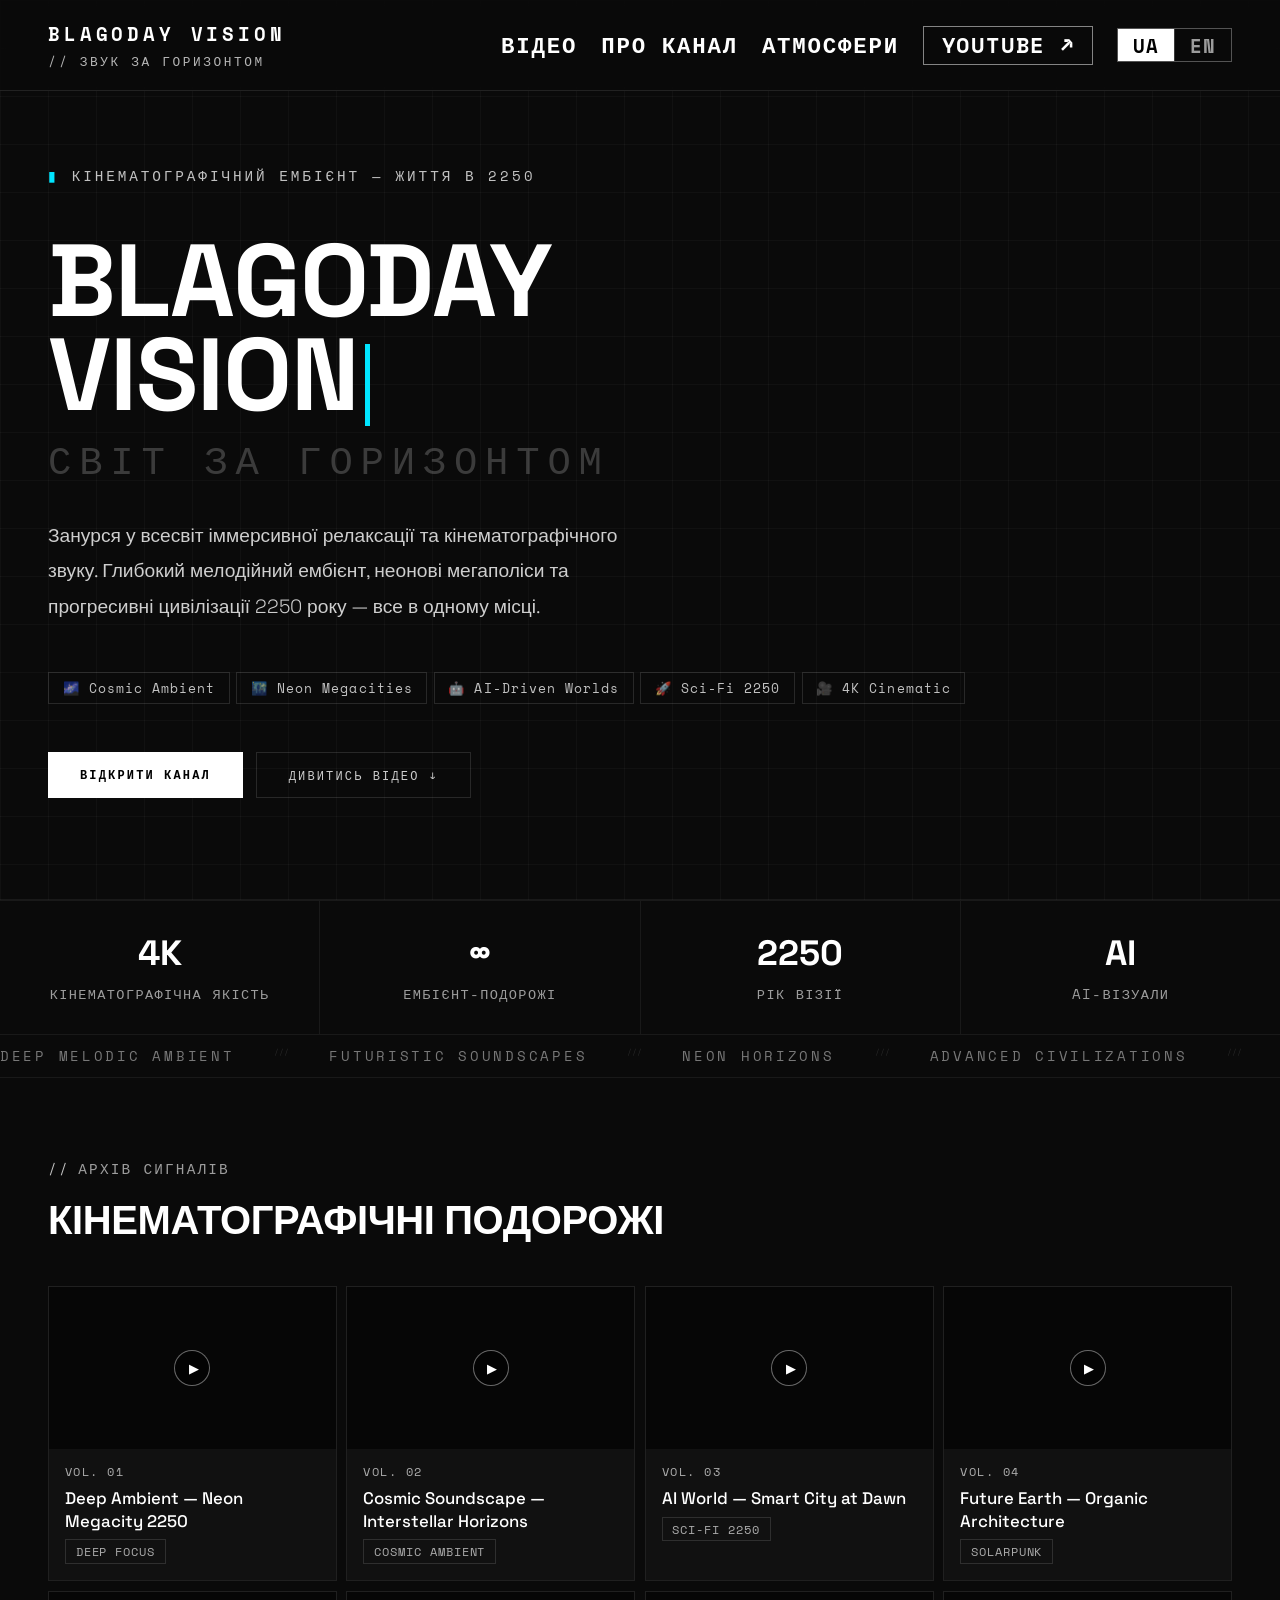
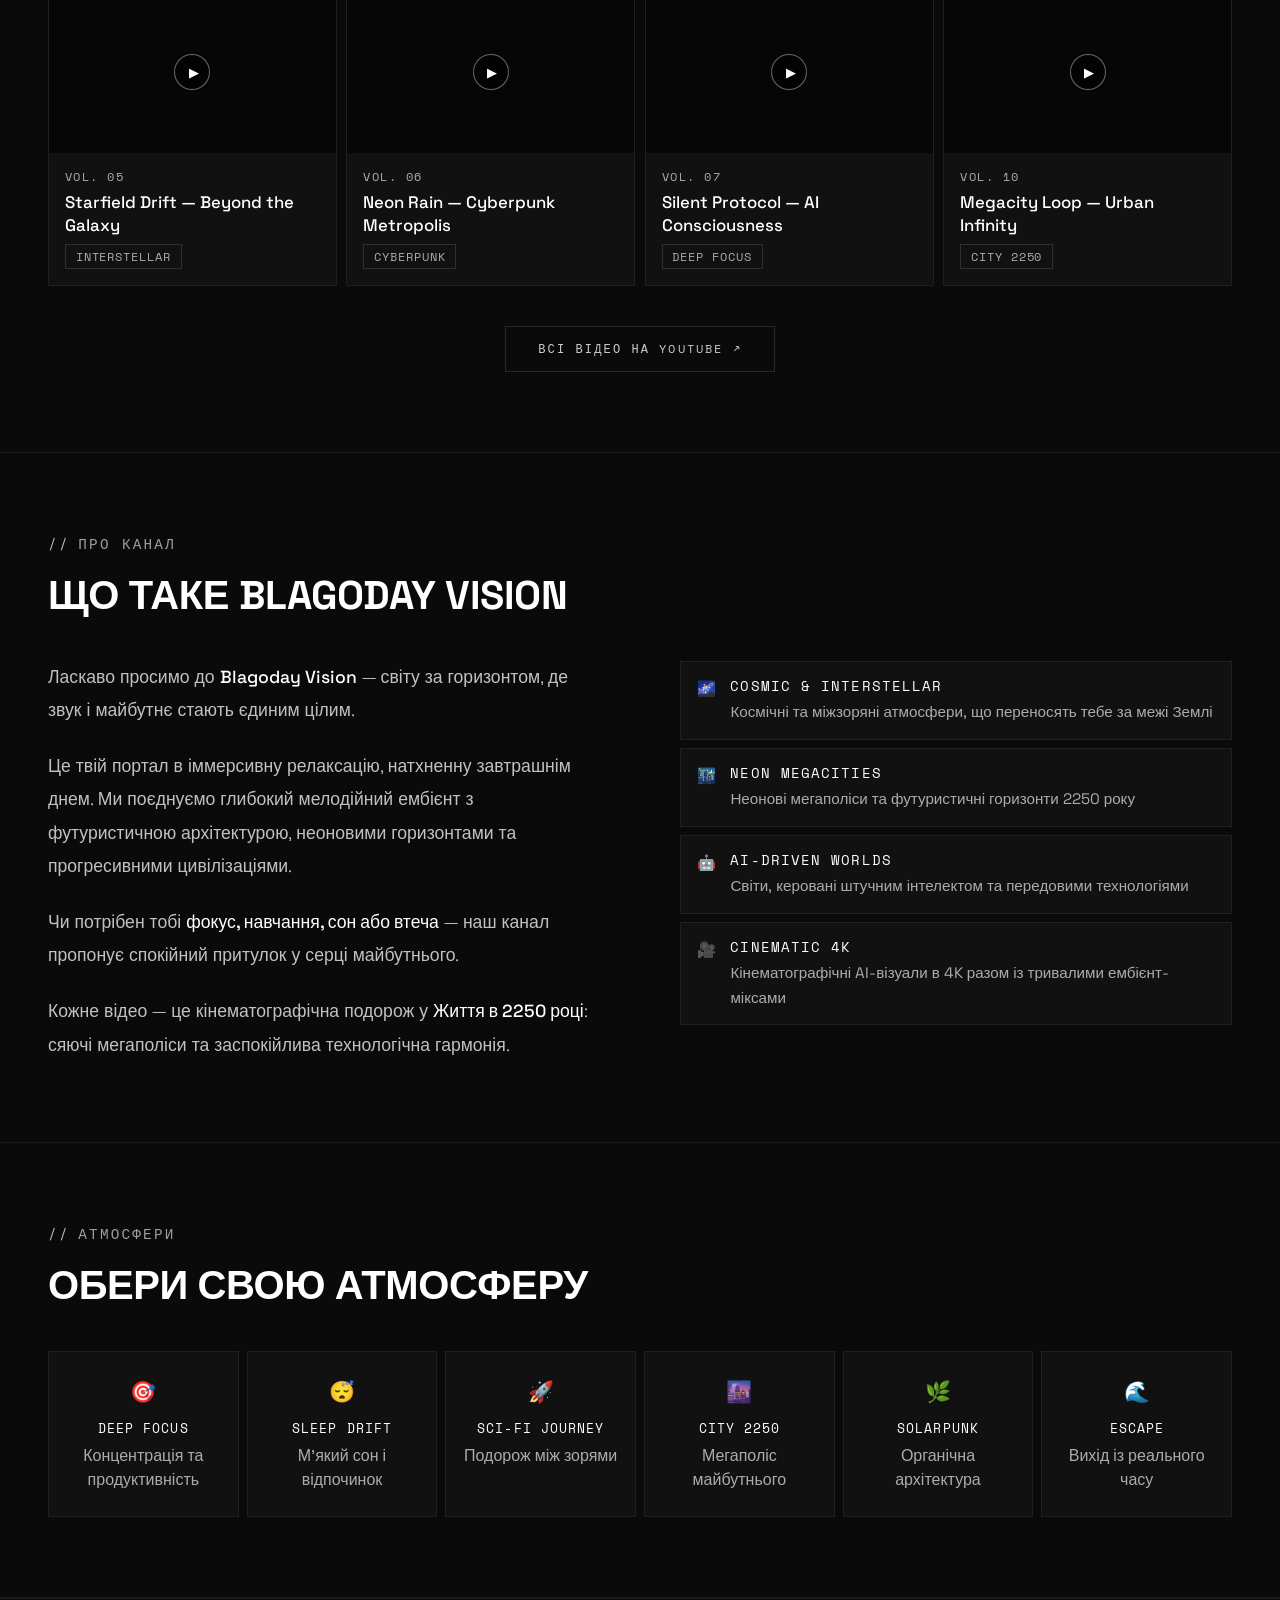
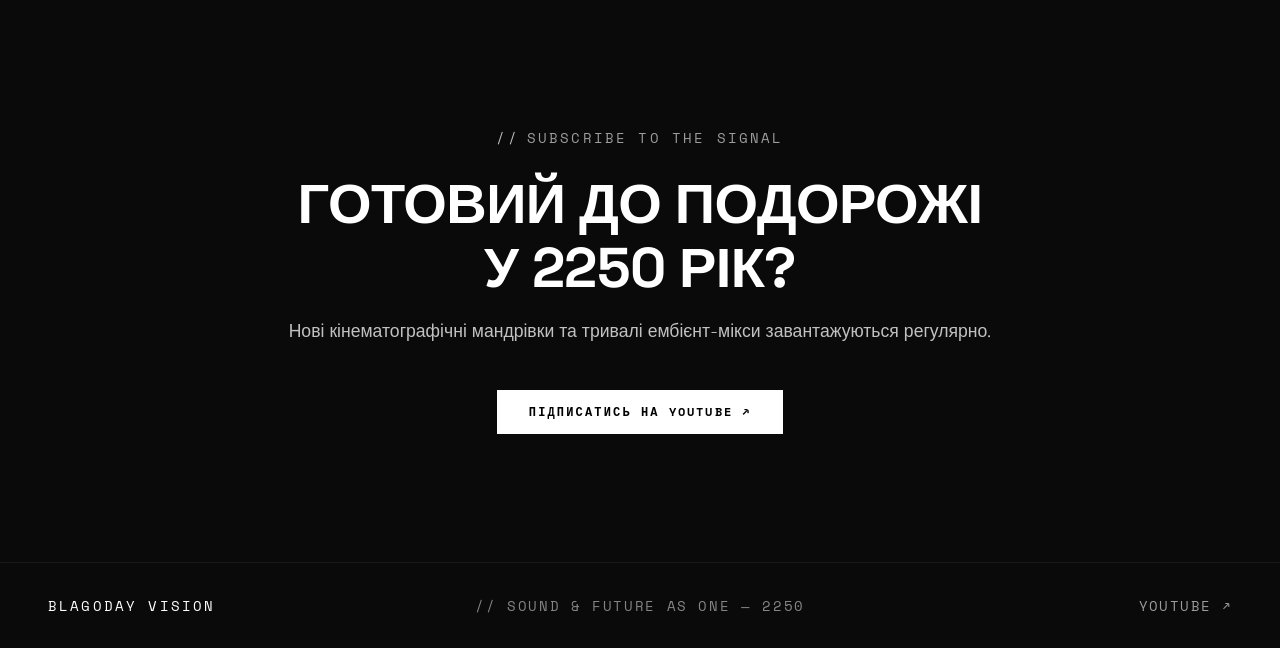
==== commit 42b83478: "Fix nav alignment + all text white" ====
--- a/index.html
+++ b/index.html
@@ -24,29 +24,32 @@
 
 /* NAV */
 nav{display:flex;align-items:center;justify-content:space-between;padding:1.2rem 3rem;
-  border-bottom:1px solid var(--border);position:fixed;top:0;left:0;right:0;
+  border-bottom:1px solid rgba(255,255,255,0.1);position:fixed;top:0;left:0;right:0;
   background:rgba(10,10,10,0.92);backdrop-filter:blur(16px);z-index:100}
 .logo{font-family:'Space Mono',monospace;font-size:1.2rem;font-weight:900;
-  color:var(--white);letter-spacing:.25em;text-transform:uppercase}
-.logo-sub{font-size:.8rem;color:var(--text);letter-spacing:.25em;margin-top:4px;text-transform:uppercase}
-.nav-right{display:flex;align-items:center;gap:2.5rem}
-.nav-links{display:flex;gap:2rem}
-.nav-links a{color:var(--white);text-decoration:none;font-size:1.4rem;
-  letter-spacing:.08em;transition:color .2s;text-transform:uppercase;font-family:'Space Mono',monospace;font-weight:700}
+  color:#fff;letter-spacing:.2em;text-transform:uppercase}
+.logo-sub{font-size:.8rem;color:rgba(255,255,255,0.7);letter-spacing:.2em;margin-top:4px;text-transform:uppercase}
+.nav-right{display:flex;align-items:center;gap:1.5rem}
+.nav-links{display:flex;gap:1.5rem;align-items:center}
+.nav-links a{color:#fff;text-decoration:none;font-size:1.4rem;
+  letter-spacing:.08em;transition:color .2s;text-transform:uppercase;
+  font-family:'Space Mono',monospace;line-height:1;font-weight:700}
 .nav-links a:hover{color:var(--cyan)}
-.nav-yt{border:1px solid var(--border-hi);padding:.35rem 1rem;color:var(--white) !important}
-.nav-yt:hover{background:rgba(255,255,255,0.06) !important}
-.lang-switcher{display:flex;border:1px solid var(--border-hi)}
+.nav-yt{border:1px solid rgba(255,255,255,0.5) !important;padding:.45rem 1.1rem !important;
+  color:#fff !important;font-size:1.4rem !important;font-weight:700 !important;line-height:1 !important}
+.nav-yt:hover{background:rgba(255,255,255,0.1) !important}
+.lang-switcher{display:flex;border:1px solid rgba(255,255,255,0.3)}
 .lang-btn{background:none;border:none;cursor:pointer;font-family:'Space Mono',monospace;
-  font-size:.8rem;letter-spacing:.1em;padding:.35rem .85rem;color:var(--text-mid);transition:all .2s}
-.lang-btn.active{background:var(--white);color:#000}
-.lang-btn:not(.active):hover{color:var(--white)}
-.lang-sep{width:1px;background:var(--border-hi)}
+  font-size:1.2rem;letter-spacing:.08em;padding:.4rem .9rem;
+  color:rgba(255,255,255,0.6);transition:all .2s;line-height:1;font-weight:700}
+.lang-btn.active{background:#fff;color:#000}
+.lang-btn:not(.active):hover{color:#fff}
+.lang-sep{width:1px;background:rgba(255,255,255,0.2)}
 
 /* HERO */
 .hero{min-height:100vh;display:flex;flex-direction:column;justify-content:center;
   padding:9rem 3rem 5rem;position:relative;z-index:1;border-bottom:1px solid var(--border)}
-.hero-eyebrow{font-size:.9rem;color:var(--text-mid);letter-spacing:.2em;
+.hero-eyebrow{font-size:.9rem;color:rgba(255,255,255,0.75);letter-spacing:.2em;
   margin-bottom:3rem;display:flex;align-items:center;gap:.8rem;text-transform:uppercase}
 .blink{color:var(--cyan);animation:blink .9s step-start infinite}
 @keyframes blink{0%,100%{opacity:1}50%{opacity:0}}
@@ -77,7 +80,7 @@
 .hero-tags{display:flex;gap:.4rem;flex-wrap:wrap;margin-bottom:3rem;
   opacity:0;animation:fadeup .5s ease 1.2s forwards}
 .tag{font-family:'Space Mono',monospace;font-size:.82rem;padding:.3rem .85rem;
-  border:1px solid var(--border-hi);color:var(--text-mid);letter-spacing:.08em}
+  border:1px solid var(--border-hi);color:rgba(255,255,255,0.75);letter-spacing:.08em}
 .hero-btns{display:flex;gap:.8rem;flex-wrap:wrap;opacity:0;animation:fadeup .5s ease 1.4s forwards}
 .btn-primary{background:var(--white);color:#000;font-family:'Space Mono',monospace;
   font-size:.75rem;font-weight:700;padding:.85rem 2rem;letter-spacing:.18em;
@@ -112,7 +115,7 @@
 .s-eyebrow{font-family:'Space Mono',monospace;font-size:.9rem;color:rgba(255,255,255,0.6);
   letter-spacing:.15em;margin-bottom:1rem;display:flex;align-items:center;
   gap:.5rem;text-transform:uppercase}
-.s-eyebrow::before{content:'//';color:var(--text-mid)}
+.s-eyebrow::before{content:'//';color:rgba(255,255,255,0.75)}
 .s-title{font-family:'Space Grotesk',sans-serif;font-size:2.5rem;color:var(--white);
   font-weight:700;letter-spacing:-.01em;text-transform:uppercase}
 
@@ -138,13 +141,13 @@
 .video-card:hover .play-btn{background:var(--white);color:#000;border-color:var(--white)}
 
 .video-meta{padding:.85rem 1rem 1rem}
-.video-vol{font-family:'Space Mono',monospace;font-size:.78rem;color:var(--text);
+.video-vol{font-family:'Space Mono',monospace;font-size:.78rem;color:rgba(255,255,255,0.65);
   letter-spacing:.12em;margin-bottom:.35rem;text-transform:uppercase}
 .video-title{font-family:'Space Grotesk',sans-serif;font-size:1.05rem;font-weight:500;
   color:var(--white);line-height:1.35}
 .vtag{display:inline-block;margin-top:.45rem;font-family:'Space Mono',monospace;
   font-size:.75rem;padding:.18rem .6rem;border:1px solid var(--border-hi);
-  color:var(--text);letter-spacing:.08em;text-transform:uppercase}
+  color:rgba(255,255,255,0.65);letter-spacing:.08em;text-transform:uppercase}
 
 /* MODAL */
 .modal-overlay{position:fixed;inset:0;background:rgba(0,0,0,0.97);z-index:999;
@@ -152,7 +155,7 @@
 .modal-overlay.open{display:flex}
 .modal-inner{width:min(920px,93vw);position:relative}
 .modal-close{position:absolute;top:-2.8rem;right:0;background:none;
-  border:1px solid var(--border-hi);color:var(--text-mid);
+  border:1px solid var(--border-hi);color:rgba(255,255,255,0.75);
   font-family:'Space Mono',monospace;font-size:.8rem;letter-spacing:.15em;
   cursor:pointer;padding:.28rem .7rem;transition:all .2s;text-transform:uppercase}
 .modal-close:hover{color:var(--white);border-color:var(--white)}
@@ -161,7 +164,7 @@
 
 /* ABOUT */
 .about-grid{display:grid;grid-template-columns:1fr 1fr;gap:5rem;align-items:start;margin-top:2.5rem}
-.about-text{color:var(--text-mid);font-size:1.1rem;line-height:1.9;
+.about-text{color:rgba(255,255,255,0.75);font-size:1.1rem;line-height:1.9;
   font-family:'Space Grotesk',sans-serif;font-weight:300}
 .about-text p+p{margin-top:1.4rem}
 .about-text strong{color:var(--white);font-weight:500}
@@ -190,7 +193,7 @@
 .cta-title{font-family:'Space Grotesk',sans-serif;font-size:clamp(2rem,4.5vw,3.5rem);
   color:var(--white);font-weight:700;letter-spacing:-.01em;margin-bottom:1.2rem;
   text-transform:uppercase;line-height:1.15}
-.cta-sub{color:var(--text-mid);font-size:1.1rem;margin-bottom:3rem;
+.cta-sub{color:rgba(255,255,255,0.75);font-size:1.1rem;margin-bottom:3rem;
   color:rgba(255,255,255,0.75);font-family:'Space Grotesk',sans-serif;font-weight:300}
 
 /* FOOTER */
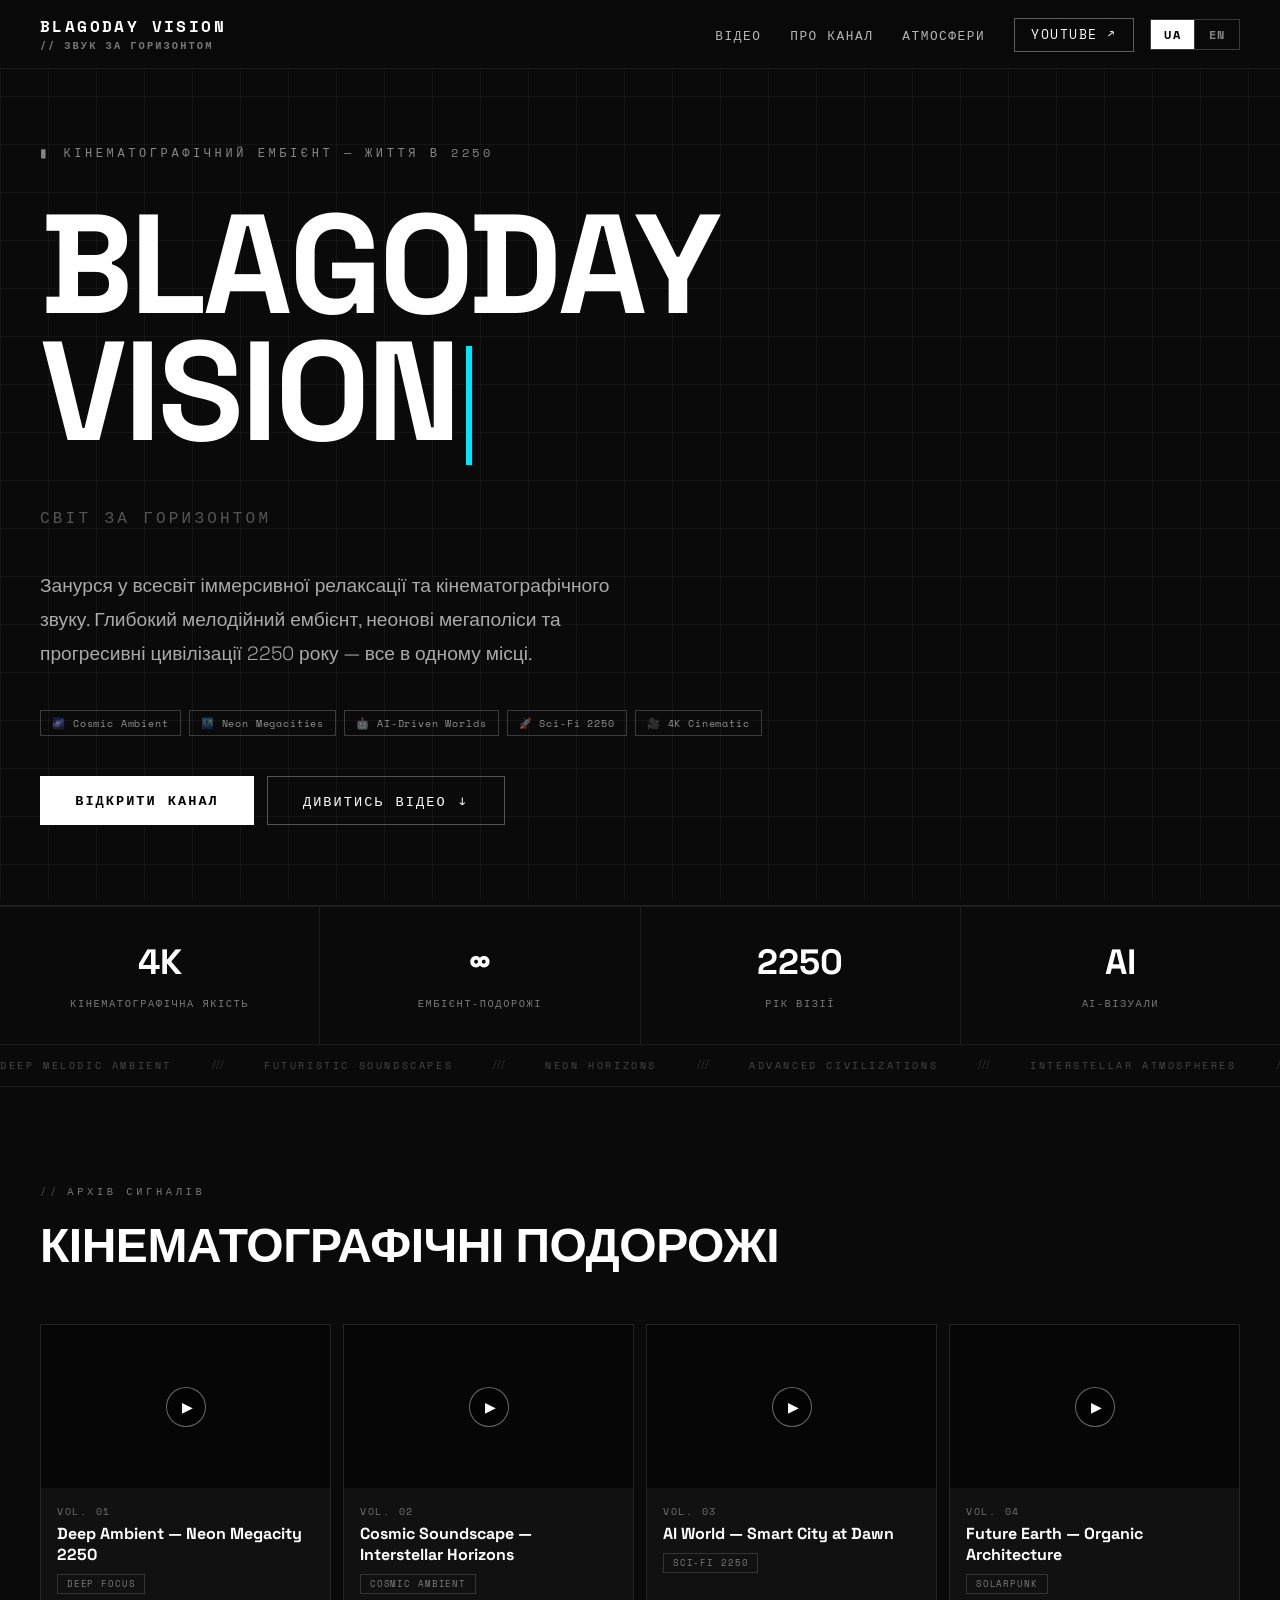
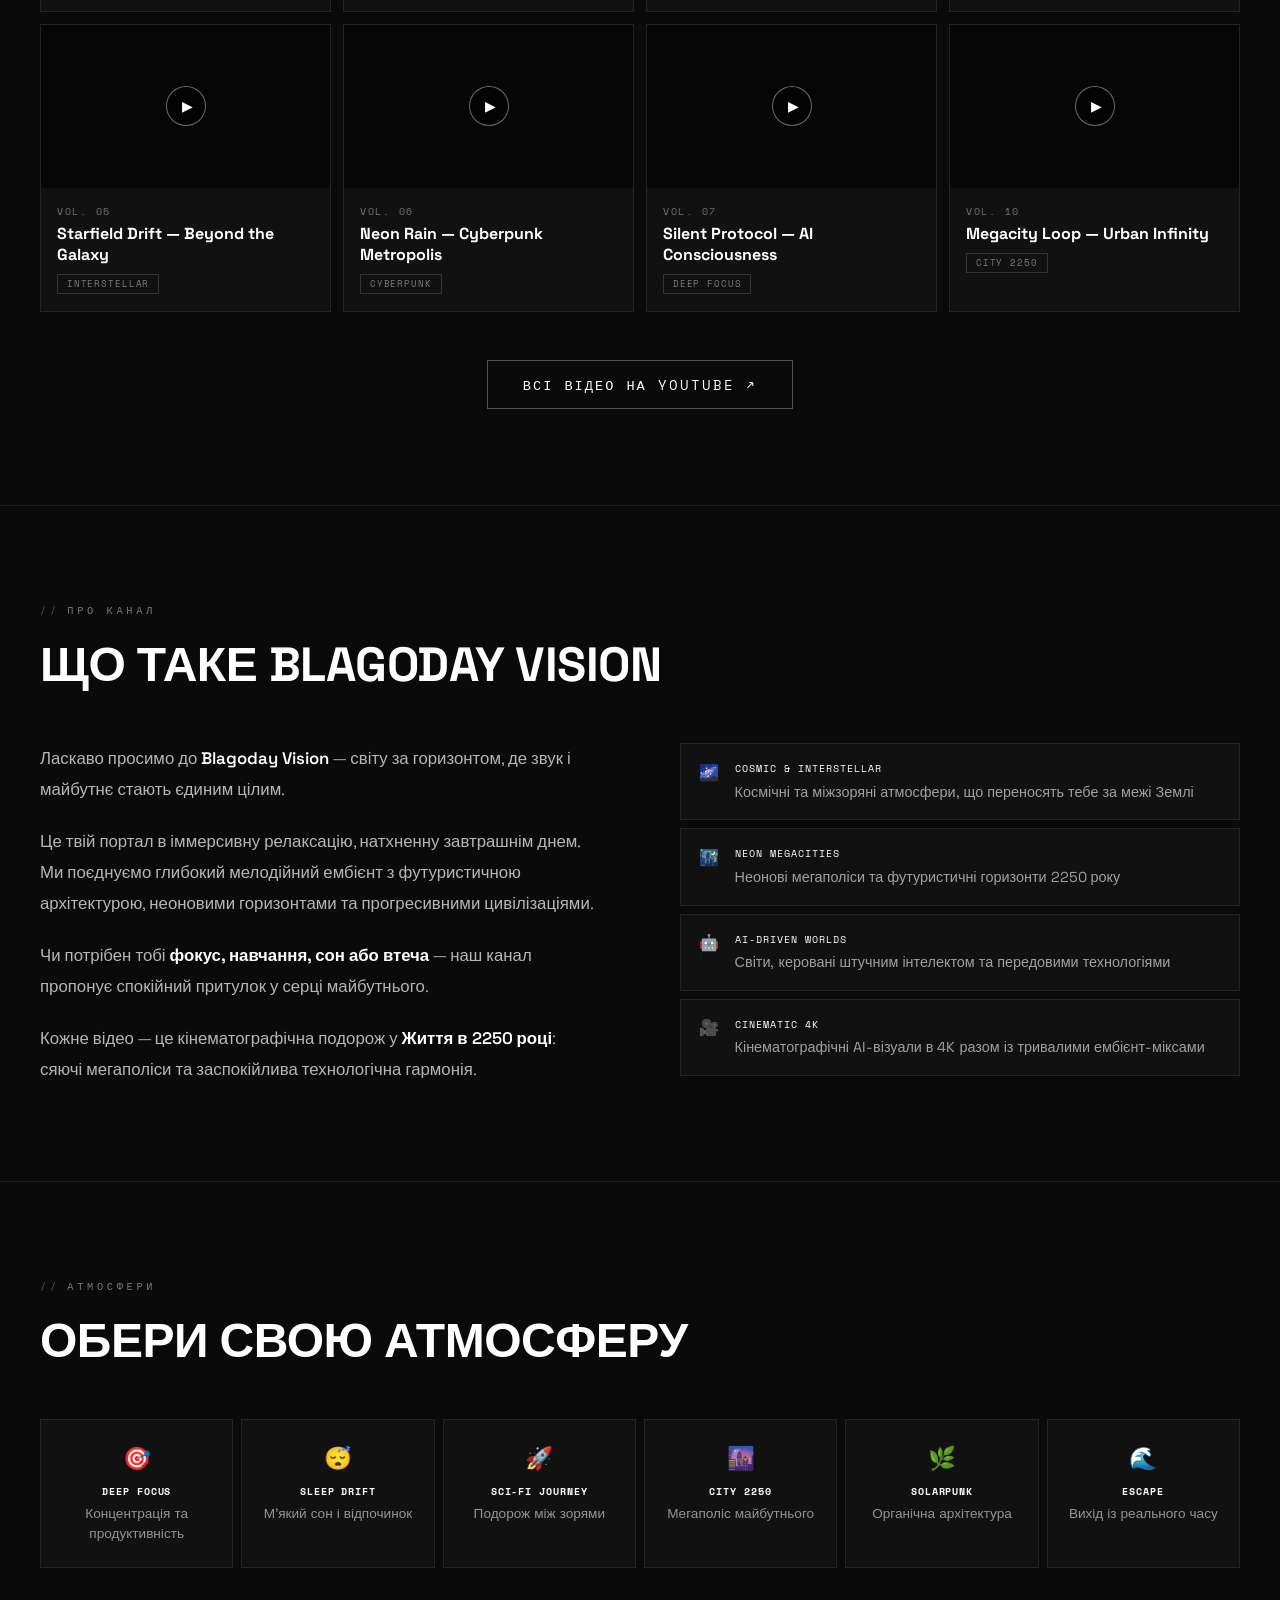
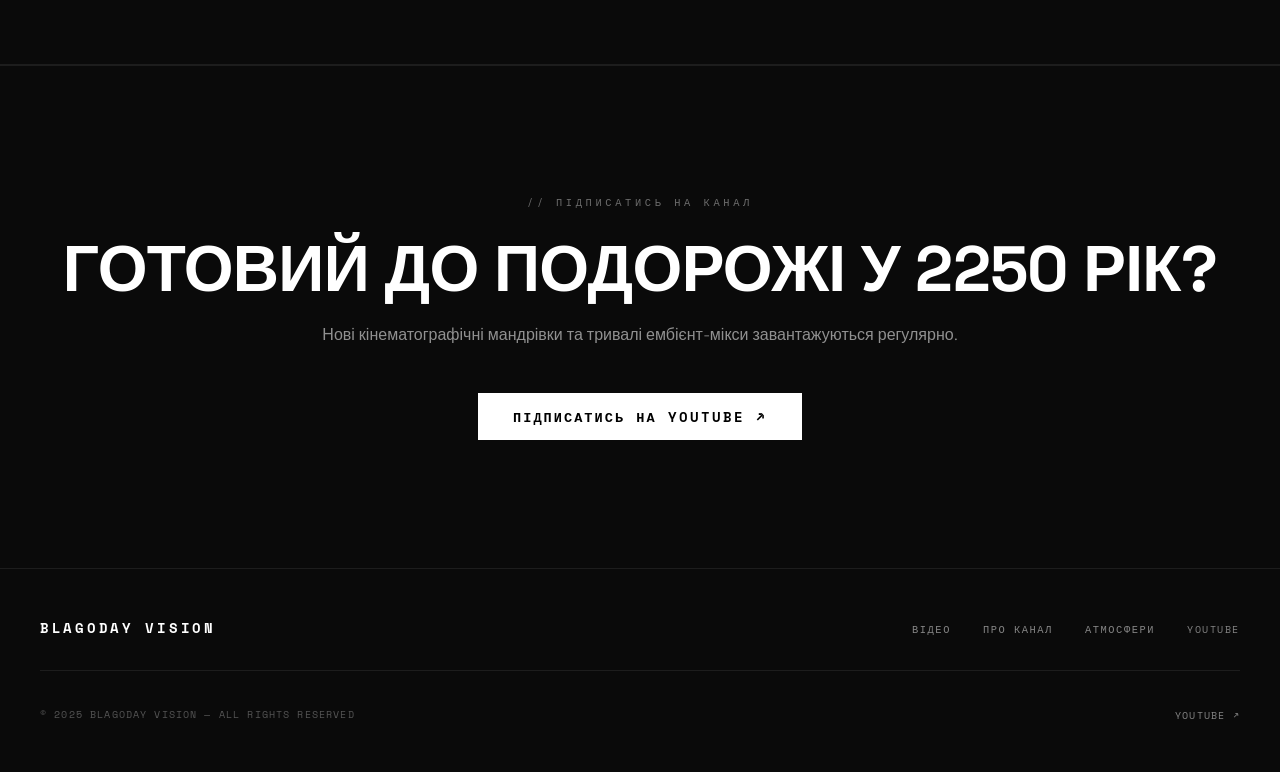
==== commit fb1ef09f: "Complete rewrite: clean ARCHONODE style" ====
--- a/index.html
+++ b/index.html
@@ -4,229 +4,601 @@
 <meta charset="UTF-8">
 <meta name="viewport" content="width=device-width, initial-scale=1.0">
 <title>Blagoday Vision — Sound Beyond the Horizon</title>
-<link href="https://fonts.googleapis.com/css2?family=Space+Mono:wght@400;700&family=Space+Grotesk:wght@300;400;500;700&display=swap" rel="stylesheet">
+<link href="https://fonts.googleapis.com/css2?family=Space+Grotesk:wght@300;400;500;700;900&family=Space+Mono:wght@400;700&display=swap" rel="stylesheet">
 <style>
-*{margin:0;padding:0;box-sizing:border-box}
-html{scroll-behavior:smooth}
-:root{
-  --cyan:#00e5ff;--purple:#9b59f5;
-  --border:#ffffff10;--border-hi:#ffffff20;
-  --text:#666;--text-mid:#999;--text-bright:#ccc;--white:#fff;
-  --bg:#0a0a0a;--card:#111;
-}
-body{background:var(--bg);color:var(--white);font-family:'Space Mono',monospace;overflow-x:hidden}
-
-/* GRID BG */
-.grid-bg{position:fixed;inset:0;pointer-events:none;z-index:0;
-  background-image:linear-gradient(rgba(255,255,255,0.03) 1px,transparent 1px),
-  linear-gradient(90deg,rgba(255,255,255,0.03) 1px,transparent 1px);
-  background-size:48px 48px}
+*, *::before, *::after { margin: 0; padding: 0; box-sizing: border-box; }
+html { scroll-behavior: smooth; }
+body {
+  background: #0a0a0a;
+  color: #fff;
+  font-family: 'Space Grotesk', sans-serif;
+  overflow-x: hidden;
+}
+
+/* GRID BACKGROUND */
+body::before {
+  content: '';
+  position: fixed;
+  inset: 0;
+  pointer-events: none;
+  z-index: 0;
+  background-image:
+    linear-gradient(rgba(255,255,255,0.04) 1px, transparent 1px),
+    linear-gradient(90deg, rgba(255,255,255,0.04) 1px, transparent 1px);
+  background-size: 48px 48px;
+}
 
 /* NAV */
-nav{display:flex;align-items:center;justify-content:space-between;padding:1.2rem 3rem;
-  border-bottom:1px solid rgba(255,255,255,0.1);position:fixed;top:0;left:0;right:0;
-  background:rgba(10,10,10,0.92);backdrop-filter:blur(16px);z-index:100}
-.logo{font-family:'Space Mono',monospace;font-size:1.2rem;font-weight:900;
-  color:#fff;letter-spacing:.2em;text-transform:uppercase}
-.logo-sub{font-size:.8rem;color:rgba(255,255,255,0.7);letter-spacing:.2em;margin-top:4px;text-transform:uppercase}
-.nav-right{display:flex;align-items:center;gap:1.5rem}
-.nav-links{display:flex;gap:1.5rem;align-items:center}
-.nav-links a{color:#fff;text-decoration:none;font-size:1.4rem;
-  letter-spacing:.08em;transition:color .2s;text-transform:uppercase;
-  font-family:'Space Mono',monospace;line-height:1;font-weight:700}
-.nav-links a:hover{color:var(--cyan)}
-.nav-yt{border:1px solid rgba(255,255,255,0.5) !important;padding:.45rem 1.1rem !important;
-  color:#fff !important;font-size:1.4rem !important;font-weight:700 !important;line-height:1 !important}
-.nav-yt:hover{background:rgba(255,255,255,0.1) !important}
-.lang-switcher{display:flex;border:1px solid rgba(255,255,255,0.3)}
-.lang-btn{background:none;border:none;cursor:pointer;font-family:'Space Mono',monospace;
-  font-size:1.2rem;letter-spacing:.08em;padding:.4rem .9rem;
-  color:rgba(255,255,255,0.6);transition:all .2s;line-height:1;font-weight:700}
-.lang-btn.active{background:#fff;color:#000}
-.lang-btn:not(.active):hover{color:#fff}
-.lang-sep{width:1px;background:rgba(255,255,255,0.2)}
+nav {
+  position: fixed;
+  top: 0; left: 0; right: 0;
+  z-index: 100;
+  display: flex;
+  align-items: center;
+  justify-content: space-between;
+  padding: 1rem 2.5rem;
+  background: rgba(10,10,10,0.85);
+  backdrop-filter: blur(12px);
+  border-bottom: 1px solid rgba(255,255,255,0.08);
+}
+.logo {
+  font-family: 'Space Mono', monospace;
+  font-size: 1rem;
+  font-weight: 700;
+  color: #fff;
+  letter-spacing: .15em;
+  text-transform: uppercase;
+  text-decoration: none;
+  line-height: 1.3;
+}
+.logo-sub {
+  font-family: 'Space Mono', monospace;
+  font-size: .65rem;
+  color: rgba(255,255,255,0.45);
+  letter-spacing: .2em;
+  text-transform: uppercase;
+  margin-top: 2px;
+}
+.nav-right {
+  display: flex;
+  align-items: center;
+  gap: 1rem;
+}
+.nav-links {
+  display: flex;
+  align-items: center;
+  gap: 1.8rem;
+  list-style: none;
+}
+.nav-links a {
+  font-family: 'Space Mono', monospace;
+  font-size: .8rem;
+  font-weight: 400;
+  color: rgba(255,255,255,0.7);
+  text-decoration: none;
+  letter-spacing: .12em;
+  text-transform: uppercase;
+  transition: color .2s;
+}
+.nav-links a:hover { color: #fff; }
+.nav-yt {
+  font-family: 'Space Mono', monospace;
+  font-size: .78rem;
+  font-weight: 700;
+  color: #fff !important;
+  text-decoration: none;
+  letter-spacing: .12em;
+  text-transform: uppercase;
+  border: 1px solid rgba(255,255,255,0.35);
+  padding: .4rem 1rem;
+  transition: all .2s;
+}
+.nav-yt:hover { background: rgba(255,255,255,0.08); }
+.lang-switcher {
+  display: flex;
+  border: 1px solid rgba(255,255,255,0.2);
+}
+.lang-btn {
+  background: none;
+  border: none;
+  cursor: pointer;
+  font-family: 'Space Mono', monospace;
+  font-size: .75rem;
+  font-weight: 700;
+  letter-spacing: .1em;
+  padding: .38rem .85rem;
+  color: rgba(255,255,255,0.5);
+  transition: all .2s;
+}
+.lang-btn.active { background: #fff; color: #000; }
+.lang-btn:not(.active):hover { color: #fff; }
+.lang-sep { width: 1px; background: rgba(255,255,255,0.2); }
 
 /* HERO */
-.hero{min-height:100vh;display:flex;flex-direction:column;justify-content:center;
-  padding:9rem 3rem 5rem;position:relative;z-index:1;border-bottom:1px solid var(--border)}
-.hero-eyebrow{font-size:.9rem;color:rgba(255,255,255,0.75);letter-spacing:.2em;
-  margin-bottom:3rem;display:flex;align-items:center;gap:.8rem;text-transform:uppercase}
-.blink{color:var(--cyan);animation:blink .9s step-start infinite}
-@keyframes blink{0%,100%{opacity:1}50%{opacity:0}}
-
-.hero h1{font-family:'Space Grotesk',sans-serif;font-size:clamp(3rem,8vw,7rem);font-weight:700;
-  line-height:.92;letter-spacing:-.01em;margin-bottom:2.5rem;text-transform:uppercase}
-.line1{color:var(--white);display:block;opacity:0;animation:fadeup .5s ease .2s forwards}
-.line2{display:block;color:var(--white);opacity:0;animation:fadeup .5s ease .5s forwards;
-  position:relative}
-.line2-inner{display:inline-block;animation:glitch 8s 1.5s infinite}
-.cursor{display:inline-block;width:5px;height:.8em;background:var(--cyan);
-  margin-left:6px;vertical-align:middle;animation:cur .7s step-end infinite}
-@keyframes cur{0%,100%{opacity:1}50%{opacity:0}}
-.line3{display:block;font-family:'Space Mono',monospace;font-size:.38em;
-  letter-spacing:.2em;font-weight:400;margin-top:1rem;
-  color:rgba(255,255,255,0.2);opacity:0;animation:fadeup .5s ease .8s forwards}
-@keyframes fadeup{from{opacity:0;transform:translateY(14px)}to{opacity:1;transform:translateY(0)}}
-@keyframes glitch{
-  0%,87%,100%{filter:none;transform:none}
-  88%{filter:drop-shadow(3px 0 var(--cyan)) drop-shadow(-3px 0 #e040fb);transform:skewX(-1deg)}
-  89%{filter:none;transform:none}
-  90%{filter:drop-shadow(-2px 0 var(--purple));transform:skewX(.8deg)}
-  91%{filter:none;transform:none}
-}
-.hero-desc{color:rgba(255,255,255,0.8);font-size:1.2rem;max-width:600px;line-height:1.85;
-  margin-bottom:3rem;opacity:0;animation:fadeup .5s ease 1s forwards;
-  font-family:'Space Grotesk',sans-serif;font-weight:300}
-.hero-tags{display:flex;gap:.4rem;flex-wrap:wrap;margin-bottom:3rem;
-  opacity:0;animation:fadeup .5s ease 1.2s forwards}
-.tag{font-family:'Space Mono',monospace;font-size:.82rem;padding:.3rem .85rem;
-  border:1px solid var(--border-hi);color:rgba(255,255,255,0.75);letter-spacing:.08em}
-.hero-btns{display:flex;gap:.8rem;flex-wrap:wrap;opacity:0;animation:fadeup .5s ease 1.4s forwards}
-.btn-primary{background:var(--white);color:#000;font-family:'Space Mono',monospace;
-  font-size:.75rem;font-weight:700;padding:.85rem 2rem;letter-spacing:.18em;
-  text-decoration:none;transition:all .2s;text-transform:uppercase;display:inline-block}
-.btn-primary:hover{background:var(--cyan);color:#000}
-.btn-ghost{border:1px solid var(--border-hi);color:var(--text-bright);
-  font-family:'Space Mono',monospace;font-size:.75rem;padding:.85rem 2rem;
-  letter-spacing:.18em;text-decoration:none;transition:all .2s;
-  text-transform:uppercase;display:inline-block}
-.btn-ghost:hover{border-color:var(--white);color:var(--white)}
+.hero {
+  min-height: 100vh;
+  display: flex;
+  flex-direction: column;
+  justify-content: center;
+  padding: 9rem 2.5rem 5rem;
+  position: relative;
+  z-index: 1;
+  border-bottom: 1px solid rgba(255,255,255,0.08);
+}
+.hero-eyebrow {
+  font-family: 'Space Mono', monospace;
+  font-size: .75rem;
+  color: rgba(255,255,255,0.5);
+  letter-spacing: .3em;
+  text-transform: uppercase;
+  margin-bottom: 2.5rem;
+  display: flex;
+  align-items: center;
+  gap: .8rem;
+}
+.blink { animation: blink .9s step-start infinite; }
+@keyframes blink { 0%,100%{opacity:1} 50%{opacity:0} }
+
+.hero h1 {
+  font-family: 'Space Grotesk', sans-serif;
+  font-size: clamp(4rem, 11vw, 10rem);
+  font-weight: 900;
+  line-height: .9;
+  letter-spacing: -.02em;
+  text-transform: uppercase;
+  margin-bottom: 2rem;
+}
+.line1 { display: block; color: #fff; }
+.line2 {
+  display: block;
+  color: #fff;
+  position: relative;
+}
+.cursor {
+  display: inline-block;
+  width: 6px;
+  height: .85em;
+  background: #00e5ff;
+  margin-left: 8px;
+  vertical-align: middle;
+  animation: cur .7s step-end infinite;
+}
+@keyframes cur { 0%,100%{opacity:1} 50%{opacity:0} }
+.hero-sub {
+  font-family: 'Space Mono', monospace;
+  font-size: clamp(.7rem, 1.5vw, 1rem);
+  color: rgba(255,255,255,0.3);
+  letter-spacing: .2em;
+  text-transform: uppercase;
+  margin-bottom: 2.5rem;
+  margin-top: .5rem;
+}
+.hero-desc {
+  font-size: clamp(1rem, 1.5vw, 1.2rem);
+  color: rgba(255,255,255,0.65);
+  max-width: 580px;
+  line-height: 1.75;
+  font-weight: 300;
+  margin-bottom: 2.5rem;
+}
+.hero-tags {
+  display: flex;
+  gap: .5rem;
+  flex-wrap: wrap;
+  margin-bottom: 2.5rem;
+}
+.tag {
+  font-family: 'Space Mono', monospace;
+  font-size: .65rem;
+  padding: .25rem .7rem;
+  border: 1px solid rgba(255,255,255,0.2);
+  color: rgba(255,255,255,0.55);
+  letter-spacing: .08em;
+}
+.hero-btns { display: flex; gap: .8rem; flex-wrap: wrap; }
+.btn-primary {
+  background: #fff;
+  color: #000;
+  font-family: 'Space Mono', monospace;
+  font-size: .85rem;
+  font-weight: 700;
+  padding: .85rem 2.2rem;
+  letter-spacing: .15em;
+  text-decoration: none;
+  text-transform: uppercase;
+  display: inline-block;
+  transition: background .2s;
+}
+.btn-primary:hover { background: #00e5ff; }
+.btn-ghost {
+  border: 1px solid rgba(255,255,255,0.3);
+  color: #fff;
+  font-family: 'Space Mono', monospace;
+  font-size: .85rem;
+  padding: .85rem 2.2rem;
+  letter-spacing: .15em;
+  text-decoration: none;
+  text-transform: uppercase;
+  display: inline-block;
+  transition: all .2s;
+}
+.btn-ghost:hover { border-color: #fff; background: rgba(255,255,255,0.06); }
 
 /* STATS */
-.stats-bar{display:flex;border-top:1px solid var(--border);border-bottom:1px solid var(--border);position:relative;z-index:1}
-.stat{flex:1;padding:1.8rem;border-right:1px solid var(--border);text-align:center}
-.stat:last-child{border-right:none}
-.stat-num{font-family:'Space Grotesk',sans-serif;font-size:2.2rem;font-weight:700;
-  display:block;margin-bottom:.4rem;color:var(--white)}
-.stat-label{font-family:'Space Mono',monospace;font-size:.85rem;color:rgba(255,255,255,0.6);
-  letter-spacing:.1em;text-transform:uppercase}
+.stats-bar {
+  display: flex;
+  border-top: 1px solid rgba(255,255,255,0.08);
+  border-bottom: 1px solid rgba(255,255,255,0.08);
+  position: relative;
+  z-index: 1;
+}
+.stat {
+  flex: 1;
+  padding: 2rem 1.5rem;
+  border-right: 1px solid rgba(255,255,255,0.08);
+  text-align: center;
+}
+.stat:last-child { border-right: none; }
+.stat-num {
+  font-family: 'Space Grotesk', sans-serif;
+  font-size: 2.2rem;
+  font-weight: 900;
+  display: block;
+  margin-bottom: .4rem;
+  color: #fff;
+}
+.stat-label {
+  font-family: 'Space Mono', monospace;
+  font-size: .65rem;
+  color: rgba(255,255,255,0.45);
+  letter-spacing: .15em;
+  text-transform: uppercase;
+}
 
 /* MARQUEE */
-.marquee-wrap{padding:.7rem 0;border-bottom:1px solid var(--border);
-  overflow:hidden;position:relative;z-index:1}
-.marquee{display:flex;gap:2.5rem;animation:marquee 50s linear infinite;white-space:nowrap}
-.marquee-item{font-family:'Space Mono',monospace;font-size:.85rem;
-  color:rgba(255,255,255,0.45);letter-spacing:.2em;flex-shrink:0;text-transform:uppercase}
-.marquee-sep{color:rgba(255,255,255,0.12);flex-shrink:0;font-size:.5rem}
-@keyframes marquee{from{transform:translateX(0)}to{transform:translateX(-50%)}}
+.marquee-wrap {
+  padding: .8rem 0;
+  border-bottom: 1px solid rgba(255,255,255,0.08);
+  overflow: hidden;
+  position: relative;
+  z-index: 1;
+}
+.marquee {
+  display: flex;
+  gap: 2.5rem;
+  animation: marquee 50s linear infinite;
+  white-space: nowrap;
+}
+.marquee-item {
+  font-family: 'Space Mono', monospace;
+  font-size: .65rem;
+  color: rgba(255,255,255,0.25);
+  letter-spacing: .25em;
+  flex-shrink: 0;
+  text-transform: uppercase;
+}
+.marquee-sep { color: rgba(255,255,255,0.15); font-size: .65rem; flex-shrink: 0; }
+@keyframes marquee { from{transform:translateX(0)} to{transform:translateX(-50%)} }
 
 /* SECTIONS */
-.section{padding:5rem 3rem;position:relative;z-index:1}
-.s-eyebrow{font-family:'Space Mono',monospace;font-size:.9rem;color:rgba(255,255,255,0.6);
-  letter-spacing:.15em;margin-bottom:1rem;display:flex;align-items:center;
-  gap:.5rem;text-transform:uppercase}
-.s-eyebrow::before{content:'//';color:rgba(255,255,255,0.75)}
-.s-title{font-family:'Space Grotesk',sans-serif;font-size:2.5rem;color:var(--white);
-  font-weight:700;letter-spacing:-.01em;text-transform:uppercase}
+.section { padding: 6rem 2.5rem; position: relative; z-index: 1; }
+.s-eyebrow {
+  font-family: 'Space Mono', monospace;
+  font-size: .65rem;
+  color: rgba(255,255,255,0.45);
+  letter-spacing: .35em;
+  text-transform: uppercase;
+  margin-bottom: 1rem;
+  display: flex;
+  align-items: center;
+  gap: .5rem;
+}
+.s-eyebrow::before { content: '//'; color: rgba(255,255,255,0.3); }
+.s-title {
+  font-family: 'Space Grotesk', sans-serif;
+  font-size: clamp(2rem, 4vw, 3rem);
+  font-weight: 900;
+  color: #fff;
+  text-transform: uppercase;
+  letter-spacing: -.01em;
+  margin-bottom: 3rem;
+}
 
 /* VIDEO GRID */
-.video-grid{display:grid;grid-template-columns:repeat(4,1fr);gap:.6rem;margin-top:2.5rem}
+.video-grid {
+  display: grid;
+  grid-template-columns: repeat(4, 1fr);
+  gap: .75rem;
+}
 @media(max-width:1100px){.video-grid{grid-template-columns:repeat(2,1fr)}}
-@media(max-width:580px){.video-grid{grid-template-columns:1fr}}
-
-.video-card{border:1px solid var(--border);background:var(--card);
-  transition:border-color .2s,transform .2s;cursor:pointer;overflow:hidden}
-.video-card:hover{border-color:rgba(255,255,255,0.2);transform:translateY(-2px)}
-
-.video-thumb{position:relative;aspect-ratio:16/9;background:#080808;overflow:hidden}
-.video-thumb img{width:100%;height:100%;object-fit:cover;display:block;
-  transition:transform .3s;filter:brightness(.75)}
-.video-card:hover .video-thumb img{transform:scale(1.03);filter:brightness(.95)}
-.play-overlay{position:absolute;inset:0;display:flex;align-items:center;justify-content:center;
-  background:rgba(0,0,0,0.3);transition:background .2s}
-.video-card:hover .play-overlay{background:rgba(0,0,0,0.05)}
-.play-btn{width:36px;height:36px;border:1px solid rgba(255,255,255,0.4);border-radius:50%;
-  display:flex;align-items:center;justify-content:center;font-size:.8rem;padding-left:3px;
-  background:rgba(0,0,0,0.5);color:var(--white);transition:all .2s}
-.video-card:hover .play-btn{background:var(--white);color:#000;border-color:var(--white)}
-
-.video-meta{padding:.85rem 1rem 1rem}
-.video-vol{font-family:'Space Mono',monospace;font-size:.78rem;color:rgba(255,255,255,0.65);
-  letter-spacing:.12em;margin-bottom:.35rem;text-transform:uppercase}
-.video-title{font-family:'Space Grotesk',sans-serif;font-size:1.05rem;font-weight:500;
-  color:var(--white);line-height:1.35}
-.vtag{display:inline-block;margin-top:.45rem;font-family:'Space Mono',monospace;
-  font-size:.75rem;padding:.18rem .6rem;border:1px solid var(--border-hi);
-  color:rgba(255,255,255,0.65);letter-spacing:.08em;text-transform:uppercase}
+@media(max-width:600px){.video-grid{grid-template-columns:1fr}}
+
+.video-card {
+  border: 1px solid rgba(255,255,255,0.08);
+  background: #111;
+  cursor: pointer;
+  overflow: hidden;
+  transition: border-color .2s, transform .2s;
+}
+.video-card:hover { border-color: rgba(255,255,255,0.25); transform: translateY(-2px); }
+.video-thumb {
+  position: relative;
+  aspect-ratio: 16/9;
+  overflow: hidden;
+  background: #080808;
+}
+.video-thumb img {
+  width: 100%; height: 100%;
+  object-fit: cover; display: block;
+  transition: transform .3s;
+  filter: brightness(.75);
+}
+.video-card:hover .video-thumb img { transform: scale(1.03); filter: brightness(.95); }
+.play-overlay {
+  position: absolute; inset: 0;
+  display: flex; align-items: center; justify-content: center;
+  background: rgba(0,0,0,0.3);
+  transition: background .2s;
+}
+.video-card:hover .play-overlay { background: rgba(0,0,0,0.05); }
+.play-btn {
+  width: 40px; height: 40px;
+  border: 1px solid rgba(255,255,255,0.4);
+  border-radius: 50%;
+  display: flex; align-items: center; justify-content: center;
+  font-size: .9rem; padding-left: 3px;
+  background: rgba(0,0,0,0.5);
+  color: #fff;
+  transition: all .2s;
+}
+.video-card:hover .play-btn { background: #fff; color: #000; border-color: #fff; }
+.video-meta { padding: 1rem 1rem 1.1rem; }
+.video-vol {
+  font-family: 'Space Mono', monospace;
+  font-size: .6rem;
+  color: rgba(255,255,255,0.4);
+  letter-spacing: .18em;
+  margin-bottom: .4rem;
+  text-transform: uppercase;
+}
+.video-title {
+  font-family: 'Space Grotesk', sans-serif;
+  font-size: 1rem;
+  font-weight: 700;
+  color: #fff;
+  line-height: 1.3;
+}
+.vtag {
+  display: inline-block;
+  margin-top: .5rem;
+  font-family: 'Space Mono', monospace;
+  font-size: .55rem;
+  padding: .15rem .55rem;
+  border: 1px solid rgba(255,255,255,0.15);
+  color: rgba(255,255,255,0.45);
+  letter-spacing: .1em;
+  text-transform: uppercase;
+}
 
 /* MODAL */
-.modal-overlay{position:fixed;inset:0;background:rgba(0,0,0,0.97);z-index:999;
-  display:none;align-items:center;justify-content:center}
-.modal-overlay.open{display:flex}
-.modal-inner{width:min(920px,93vw);position:relative}
-.modal-close{position:absolute;top:-2.8rem;right:0;background:none;
-  border:1px solid var(--border-hi);color:rgba(255,255,255,0.75);
-  font-family:'Space Mono',monospace;font-size:.8rem;letter-spacing:.15em;
-  cursor:pointer;padding:.28rem .7rem;transition:all .2s;text-transform:uppercase}
-.modal-close:hover{color:var(--white);border-color:var(--white)}
-.modal-video{aspect-ratio:16/9;width:100%;border:1px solid var(--border)}
-.modal-video iframe{width:100%;height:100%;border:none;display:block}
+.modal-overlay {
+  position: fixed; inset: 0;
+  background: rgba(0,0,0,0.97);
+  z-index: 999;
+  display: none;
+  align-items: center;
+  justify-content: center;
+}
+.modal-overlay.open { display: flex; }
+.modal-inner { width: min(920px, 93vw); position: relative; }
+.modal-close {
+  position: absolute;
+  top: -3rem; right: 0;
+  background: none;
+  border: 1px solid rgba(255,255,255,0.2);
+  color: rgba(255,255,255,0.6);
+  font-family: 'Space Mono', monospace;
+  font-size: .7rem;
+  letter-spacing: .15em;
+  cursor: pointer;
+  padding: .3rem .8rem;
+  transition: all .2s;
+  text-transform: uppercase;
+}
+.modal-close:hover { color: #fff; border-color: #fff; }
+.modal-video { aspect-ratio: 16/9; width: 100%; }
+.modal-video iframe { width: 100%; height: 100%; border: none; display: block; }
 
 /* ABOUT */
-.about-grid{display:grid;grid-template-columns:1fr 1fr;gap:5rem;align-items:start;margin-top:2.5rem}
-.about-text{color:rgba(255,255,255,0.75);font-size:1.1rem;line-height:1.9;
-  font-family:'Space Grotesk',sans-serif;font-weight:300}
-.about-text p+p{margin-top:1.4rem}
-.about-text strong{color:var(--white);font-weight:500}
-.features-col{display:flex;flex-direction:column;gap:.5rem}
-.feature{display:flex;align-items:flex-start;gap:.9rem;padding:.9rem 1rem;
-  border:1px solid var(--border);background:var(--card);transition:border-color .2s}
-.feature:hover{border-color:rgba(255,255,255,0.15)}
-.feature-icon{font-size:.95rem;flex-shrink:0;margin-top:.05rem}
-.feature-title{font-family:'Space Mono',monospace;font-size:.85rem;color:var(--white);
-  letter-spacing:.08em;margin-bottom:.25rem;text-transform:uppercase}
-.feature-desc{font-size:.95rem;color:rgba(255,255,255,0.65);line-height:1.6;
-  font-family:'Space Grotesk',sans-serif}
+.about-grid {
+  display: grid;
+  grid-template-columns: 1fr 1fr;
+  gap: 5rem;
+  align-items: start;
+}
+.about-text {
+  font-size: 1.05rem;
+  color: rgba(255,255,255,0.7);
+  line-height: 1.85;
+  font-weight: 300;
+}
+.about-text p + p { margin-top: 1.3rem; }
+.about-text strong { color: #fff; font-weight: 600; }
+.features-col { display: flex; flex-direction: column; gap: .5rem; }
+.feature {
+  display: flex;
+  align-items: flex-start;
+  gap: 1rem;
+  padding: 1rem 1.1rem;
+  border: 1px solid rgba(255,255,255,0.08);
+  background: #111;
+  transition: border-color .2s;
+}
+.feature:hover { border-color: rgba(255,255,255,0.18); }
+.feature-icon { font-size: 1rem; flex-shrink: 0; margin-top: .1rem; }
+.feature-title {
+  font-family: 'Space Mono', monospace;
+  font-size: .65rem;
+  color: #fff;
+  letter-spacing: .1em;
+  margin-bottom: .3rem;
+  text-transform: uppercase;
+}
+.feature-desc {
+  font-size: .9rem;
+  color: rgba(255,255,255,0.6);
+  line-height: 1.55;
+}
 
 /* VIBES */
-.vibes-grid{display:grid;grid-template-columns:repeat(auto-fit,minmax(145px,1fr));gap:.5rem;margin-top:2.5rem}
-.vibe{border:1px solid var(--border);padding:1.5rem 1rem;text-align:center;
-  transition:border-color .2s;background:var(--card)}
-.vibe:hover{border-color:rgba(255,255,255,0.15)}
-.vibe-icon{font-size:1.3rem;margin-bottom:.7rem;display:block}
-.vibe-name{font-family:'Space Mono',monospace;font-size:.82rem;color:var(--white);
-  letter-spacing:.08em;text-transform:uppercase;margin-bottom:.35rem}
-.vibe-desc{font-size:1rem;color:rgba(255,255,255,0.65);font-family:'Space Grotesk',sans-serif;line-height:1.5}
+.vibes-grid {
+  display: grid;
+  grid-template-columns: repeat(auto-fit, minmax(150px, 1fr));
+  gap: .5rem;
+}
+.vibe {
+  border: 1px solid rgba(255,255,255,0.08);
+  padding: 1.5rem 1rem;
+  text-align: center;
+  background: #111;
+  transition: border-color .2s;
+}
+.vibe:hover { border-color: rgba(255,255,255,0.2); }
+.vibe-icon { font-size: 1.4rem; margin-bottom: .7rem; display: block; }
+.vibe-name {
+  font-family: 'Space Mono', monospace;
+  font-size: .6rem;
+  color: #fff;
+  letter-spacing: .1em;
+  text-transform: uppercase;
+  margin-bottom: .35rem;
+  font-weight: 700;
+}
+.vibe-desc {
+  font-size: .85rem;
+  color: rgba(255,255,255,0.55);
+  line-height: 1.45;
+}
 
 /* CTA */
-.cta-section{padding:8rem 3rem;text-align:center;position:relative;z-index:1;border-top:1px solid var(--border)}
-.cta-title{font-family:'Space Grotesk',sans-serif;font-size:clamp(2rem,4.5vw,3.5rem);
-  color:var(--white);font-weight:700;letter-spacing:-.01em;margin-bottom:1.2rem;
-  text-transform:uppercase;line-height:1.15}
-.cta-sub{color:rgba(255,255,255,0.75);font-size:1.1rem;margin-bottom:3rem;
-  color:rgba(255,255,255,0.75);font-family:'Space Grotesk',sans-serif;font-weight:300}
+.cta-section {
+  padding: 8rem 2.5rem;
+  text-align: center;
+  position: relative;
+  z-index: 1;
+  border-top: 1px solid rgba(255,255,255,0.08);
+}
+.cta-eyebrow {
+  font-family: 'Space Mono', monospace;
+  font-size: .65rem;
+  color: rgba(255,255,255,0.4);
+  letter-spacing: .35em;
+  text-transform: uppercase;
+  margin-bottom: 1.5rem;
+}
+.cta-eyebrow::before { content: '// '; }
+.cta-title {
+  font-family: 'Space Grotesk', sans-serif;
+  font-size: clamp(2rem, 5vw, 4rem);
+  font-weight: 900;
+  color: #fff;
+  text-transform: uppercase;
+  letter-spacing: -.01em;
+  margin-bottom: 1.2rem;
+  line-height: 1.1;
+}
+.cta-sub {
+  font-size: 1rem;
+  color: rgba(255,255,255,0.55);
+  margin-bottom: 3rem;
+  font-weight: 300;
+}
 
 /* FOOTER */
-footer{padding:2rem 3rem;border-top:1px solid var(--border);
-  display:grid;grid-template-columns:1fr auto 1fr;align-items:center;position:relative;z-index:1}
-.footer-logo{font-family:'Space Mono',monospace;font-size:.9rem;
-  color:var(--white);letter-spacing:.15em;text-transform:uppercase}
-.footer-center{font-family:'Space Mono',monospace;font-size:.85rem;
-  color:rgba(255,255,255,0.5);text-align:center;letter-spacing:.12em;text-transform:uppercase}
-.footer-right{display:flex;justify-content:flex-end}
-.footer-right a{font-family:'Space Mono',monospace;font-size:.85rem;
-  color:rgba(255,255,255,0.6);text-decoration:none;letter-spacing:.1em;
-  transition:color .2s;text-transform:uppercase}
-.footer-right a:hover{color:var(--white)}
-
-hr.divider{border:none;border-top:1px solid var(--border);position:relative;z-index:1}
+footer {
+  padding: 3rem 2.5rem;
+  border-top: 1px solid rgba(255,255,255,0.08);
+  position: relative;
+  z-index: 1;
+}
+.footer-top {
+  display: flex;
+  justify-content: space-between;
+  align-items: center;
+  margin-bottom: 2rem;
+  padding-bottom: 2rem;
+  border-bottom: 1px solid rgba(255,255,255,0.08);
+}
+.footer-logo {
+  font-family: 'Space Mono', monospace;
+  font-size: .85rem;
+  font-weight: 700;
+  color: #fff;
+  letter-spacing: .2em;
+  text-transform: uppercase;
+}
+.footer-nav {
+  display: flex;
+  gap: 2rem;
+  list-style: none;
+}
+.footer-nav a {
+  font-family: 'Space Mono', monospace;
+  font-size: .65rem;
+  color: rgba(255,255,255,0.5);
+  text-decoration: none;
+  letter-spacing: .15em;
+  text-transform: uppercase;
+  transition: color .2s;
+}
+.footer-nav a:hover { color: #fff; }
+.footer-bottom {
+  display: flex;
+  justify-content: space-between;
+  align-items: center;
+}
+.footer-copy {
+  font-family: 'Space Mono', monospace;
+  font-size: .6rem;
+  color: rgba(255,255,255,0.3);
+  letter-spacing: .12em;
+  text-transform: uppercase;
+}
+.footer-yt a {
+  font-family: 'Space Mono', monospace;
+  font-size: .65rem;
+  color: rgba(255,255,255,0.5);
+  text-decoration: none;
+  letter-spacing: .12em;
+  text-transform: uppercase;
+  transition: color .2s;
+}
+.footer-yt a:hover { color: #fff; }
+
+hr.divider {
+  border: none;
+  border-top: 1px solid rgba(255,255,255,0.08);
+  position: relative;
+  z-index: 1;
+}
 .fade-out{opacity:0;transition:opacity .15s}
 .fade-in{opacity:1;transition:opacity .15s}
 
 @media(max-width:820px){
-  nav{padding:1rem 1.2rem;flex-wrap:wrap;gap:.6rem}
+  nav{padding:.9rem 1.2rem;flex-wrap:wrap;gap:.5rem}
+  .nav-links{gap:1rem}
   .hero{padding:7rem 1.2rem 4rem}
-  .section{padding:3.5rem 1.2rem}
+  .section{padding:4rem 1.2rem}
   .about-grid{grid-template-columns:1fr;gap:2.5rem}
   .stats-bar{flex-wrap:wrap}
-  .stat{min-width:50%;border-right:none;border-bottom:1px solid var(--border)}
-  footer{grid-template-columns:1fr;gap:.7rem;text-align:center}
-  .footer-right{justify-content:center}
+  .stat{min-width:50%;border-right:none;border-bottom:1px solid rgba(255,255,255,0.08)}
+  footer{padding:2rem 1.2rem}
+  .footer-top{flex-direction:column;gap:1.5rem;text-align:center}
+  .footer-bottom{flex-direction:column;gap:.8rem;text-align:center}
 }
 </style>
 </head>
 <body>
-<div class="grid-bg"></div>
 
 <div class="modal-overlay" id="videoModal" onclick="closeModal(event)">
   <div class="modal-inner">
@@ -236,17 +608,17 @@
 </div>
 
 <nav>
-  <div>
-    <div class="logo" data-t="nav-logo">BLAGODAY VISION</div>
+  <a href="#" class="logo" style="text-decoration:none">
+    <div>BLAGODAY VISION</div>
     <div class="logo-sub" data-t="nav-tagline"></div>
-  </div>
+  </a>
   <div class="nav-right">
-    <div class="nav-links">
-      <a href="#videos" data-t="nav-videos"></a>
-      <a href="#about" data-t="nav-about"></a>
-      <a href="#vibes" data-t="nav-vibes"></a>
-      <a href="https://www.youtube.com/@BlagodayVision" target="_blank" class="nav-yt">YouTube ↗</a>
-    </div>
+    <ul class="nav-links">
+      <li><a href="#videos" data-t="nav-videos"></a></li>
+      <li><a href="#about" data-t="nav-about"></a></li>
+      <li><a href="#vibes" data-t="nav-vibes"></a></li>
+      <li><a href="https://www.youtube.com/@BlagodayVision" target="_blank" class="nav-yt">YouTube ↗</a></li>
+    </ul>
     <div class="lang-switcher">
       <button class="lang-btn" id="btn-uk" onclick="setLang('uk')">UA</button>
       <div class="lang-sep"></div>
@@ -259,9 +631,9 @@
   <div class="hero-eyebrow"><span class="blink">▮</span><span data-t="hero-eyebrow"></span></div>
   <h1>
     <span class="line1">BLAGODAY</span>
-    <span class="line2"><span class="line2-inner">VISION</span><span class="cursor"></span></span>
-    <span class="line3" data-t="hero-h1-sub"></span>
+    <span class="line2">VISION<span class="cursor"></span></span>
   </h1>
+  <div class="hero-sub" data-t="hero-h1-sub"></div>
   <p class="hero-desc" data-t="hero-desc"></p>
   <div class="hero-tags">
     <span class="tag">🌌 Cosmic Ambient</span>
@@ -304,7 +676,7 @@
   <div class="s-eyebrow" data-t="videos-tag"></div>
   <div class="s-title" data-t="videos-title"></div>
   <div class="video-grid" id="vgrid"></div>
-  <div style="text-align:center;margin-top:2.5rem">
+  <div style="text-align:center;margin-top:3rem">
     <a href="https://www.youtube.com/@BlagodayVision" target="_blank" class="btn-ghost" data-t="videos-more"></a>
   </div>
 </section>
@@ -316,8 +688,10 @@
   <div class="s-title" data-t="about-title"></div>
   <div class="about-grid">
     <div class="about-text">
-      <p data-t="about-p1"></p><p data-t="about-p2"></p>
-      <p data-t="about-p3"></p><p data-t="about-p4"></p>
+      <p data-t="about-p1"></p>
+      <p data-t="about-p2"></p>
+      <p data-t="about-p3"></p>
+      <p data-t="about-p4"></p>
     </div>
     <div class="features-col">
       <div class="feature"><span class="feature-icon">🌌</span><div><div class="feature-title">Cosmic &amp; Interstellar</div><div class="feature-desc" data-t="feat1"></div></div></div>
@@ -346,16 +720,26 @@
 <hr class="divider">
 
 <section class="cta-section">
-  <div class="s-eyebrow" style="justify-content:center;margin-bottom:1.5rem">SUBSCRIBE TO THE SIGNAL</div>
+  <div class="cta-eyebrow" data-t="cta-eyebrow"></div>
   <div class="cta-title" data-t="cta-title"></div>
   <p class="cta-sub" data-t="cta-sub"></p>
   <a href="https://www.youtube.com/@BlagodayVision" target="_blank" class="btn-primary" data-t="cta-btn"></a>
 </section>
 
 <footer>
-  <div class="footer-logo">Blagoday Vision</div>
-  <div class="footer-center">// Sound &amp; Future as One — 2250</div>
-  <div class="footer-right"><a href="https://www.youtube.com/@BlagodayVision" target="_blank">YouTube ↗</a></div>
+  <div class="footer-top">
+    <div class="footer-logo">BLAGODAY VISION</div>
+    <ul class="footer-nav">
+      <li><a href="#videos" data-t="nav-videos"></a></li>
+      <li><a href="#about" data-t="nav-about"></a></li>
+      <li><a href="#vibes" data-t="nav-vibes"></a></li>
+      <li><a href="https://www.youtube.com/@BlagodayVision" target="_blank">YouTube</a></li>
+    </ul>
+  </div>
+  <div class="footer-bottom">
+    <div class="footer-copy">© 2025 BLAGODAY VISION — ALL RIGHTS RESERVED</div>
+    <div class="footer-yt"><a href="https://www.youtube.com/@BlagodayVision" target="_blank">YOUTUBE ↗</a></div>
+  </div>
 </footer>
 
 <script>
@@ -406,9 +790,10 @@
 
 const T={
   uk:{
-    'nav-logo':'BLAGODAY VISION',
-    'nav-tagline':'// ЗВУК ЗА ГОРИЗОНТОМ','nav-videos':'Відео','nav-about':'Про канал','nav-vibes':'Атмосфери',
-    'hero-eyebrow':'КІНЕМАТОГРАФІЧНИЙ ЕМБІЄНТ — ЖИТТЯ В 2250','hero-h1-sub':'Світ за горизонтом',
+    'nav-tagline':'// ЗВУК ЗА ГОРИЗОНТОМ',
+    'nav-videos':'Відео','nav-about':'Про канал','nav-vibes':'Атмосфери',
+    'hero-eyebrow':'КІНЕМАТОГРАФІЧНИЙ ЕМБІЄНТ — ЖИТТЯ В 2250',
+    'hero-h1-sub':'СВІТ ЗА ГОРИЗОНТОМ',
     'hero-desc':'Занурся у всесвіт іммерсивної релаксації та кінематографічного звуку. Глибокий мелодійний ембієнт, неонові мегаполіси та прогресивні цивілізації 2250 року — все в одному місці.',
     'hero-btn1':'Відкрити канал','hero-btn2':'Дивитись відео ↓',
     'stat1':'Кінематографічна якість','stat2':'Ембієнт-подорожі','stat3':'Рік візії','stat4':'AI-Візуали',
@@ -426,14 +811,16 @@
     'vibe1':'Концентрація та продуктивність','vibe2':"М'який сон і відпочинок",
     'vibe3':'Подорож між зорями','vibe4':'Мегаполіс майбутнього',
     'vibe5':'Органічна архітектура','vibe6':'Вихід із реального часу',
-    'cta-title':'Готовий до подорожі<br>у 2250 рік?',
+    'cta-eyebrow':'ПІДПИСАТИСЬ НА КАНАЛ',
+    'cta-title':'Готовий до подорожі у 2250 рік?',
     'cta-sub':'Нові кінематографічні мандрівки та тривалі ембієнт-мікси завантажуються регулярно.',
     'cta-btn':'Підписатись на YouTube ↗',
   },
   en:{
-    'nav-logo':'BLAGODAY VISION',
-    'nav-tagline':'// SOUND BEYOND THE HORIZON','nav-videos':'Videos','nav-about':'About','nav-vibes':'Atmospheres',
-    'hero-eyebrow':'CINEMATIC AMBIENT — LIFE IN 2250','hero-h1-sub':'A World Beyond the Horizon',
+    'nav-tagline':'// SOUND BEYOND THE HORIZON',
+    'nav-videos':'Videos','nav-about':'About','nav-vibes':'Atmospheres',
+    'hero-eyebrow':'CINEMATIC AMBIENT — LIFE IN 2250',
+    'hero-h1-sub':'A WORLD BEYOND THE HORIZON',
     'hero-desc':'Immerse yourself in a universe of relaxation and cinematic sound. Deep melodic ambient, neon megacities, and advanced civilizations of 2250 — all in one place.',
     'hero-btn1':'Open Channel','hero-btn2':'Watch Videos ↓',
     'stat1':'Cinematic Quality','stat2':'Ambient Journeys','stat3':'Year of Vision','stat4':'AI-Generated Visuals',
@@ -451,7 +838,8 @@
     'vibe1':'Concentration and productivity','vibe2':'Soft sleep and rest',
     'vibe3':'Journey between the stars','vibe4':'The megacity of the future',
     'vibe5':'Organic architecture','vibe6':'Escape from real time',
-    'cta-title':'Ready for a Journey<br>to 2250?',
+    'cta-eyebrow':'SUBSCRIBE TO THE CHANNEL',
+    'cta-title':'Ready for a Journey to 2250?',
     'cta-sub':'New cinematic journeys and long-play ambient mixes are uploaded regularly.',
     'cta-btn':'Subscribe on YouTube ↗',
   }
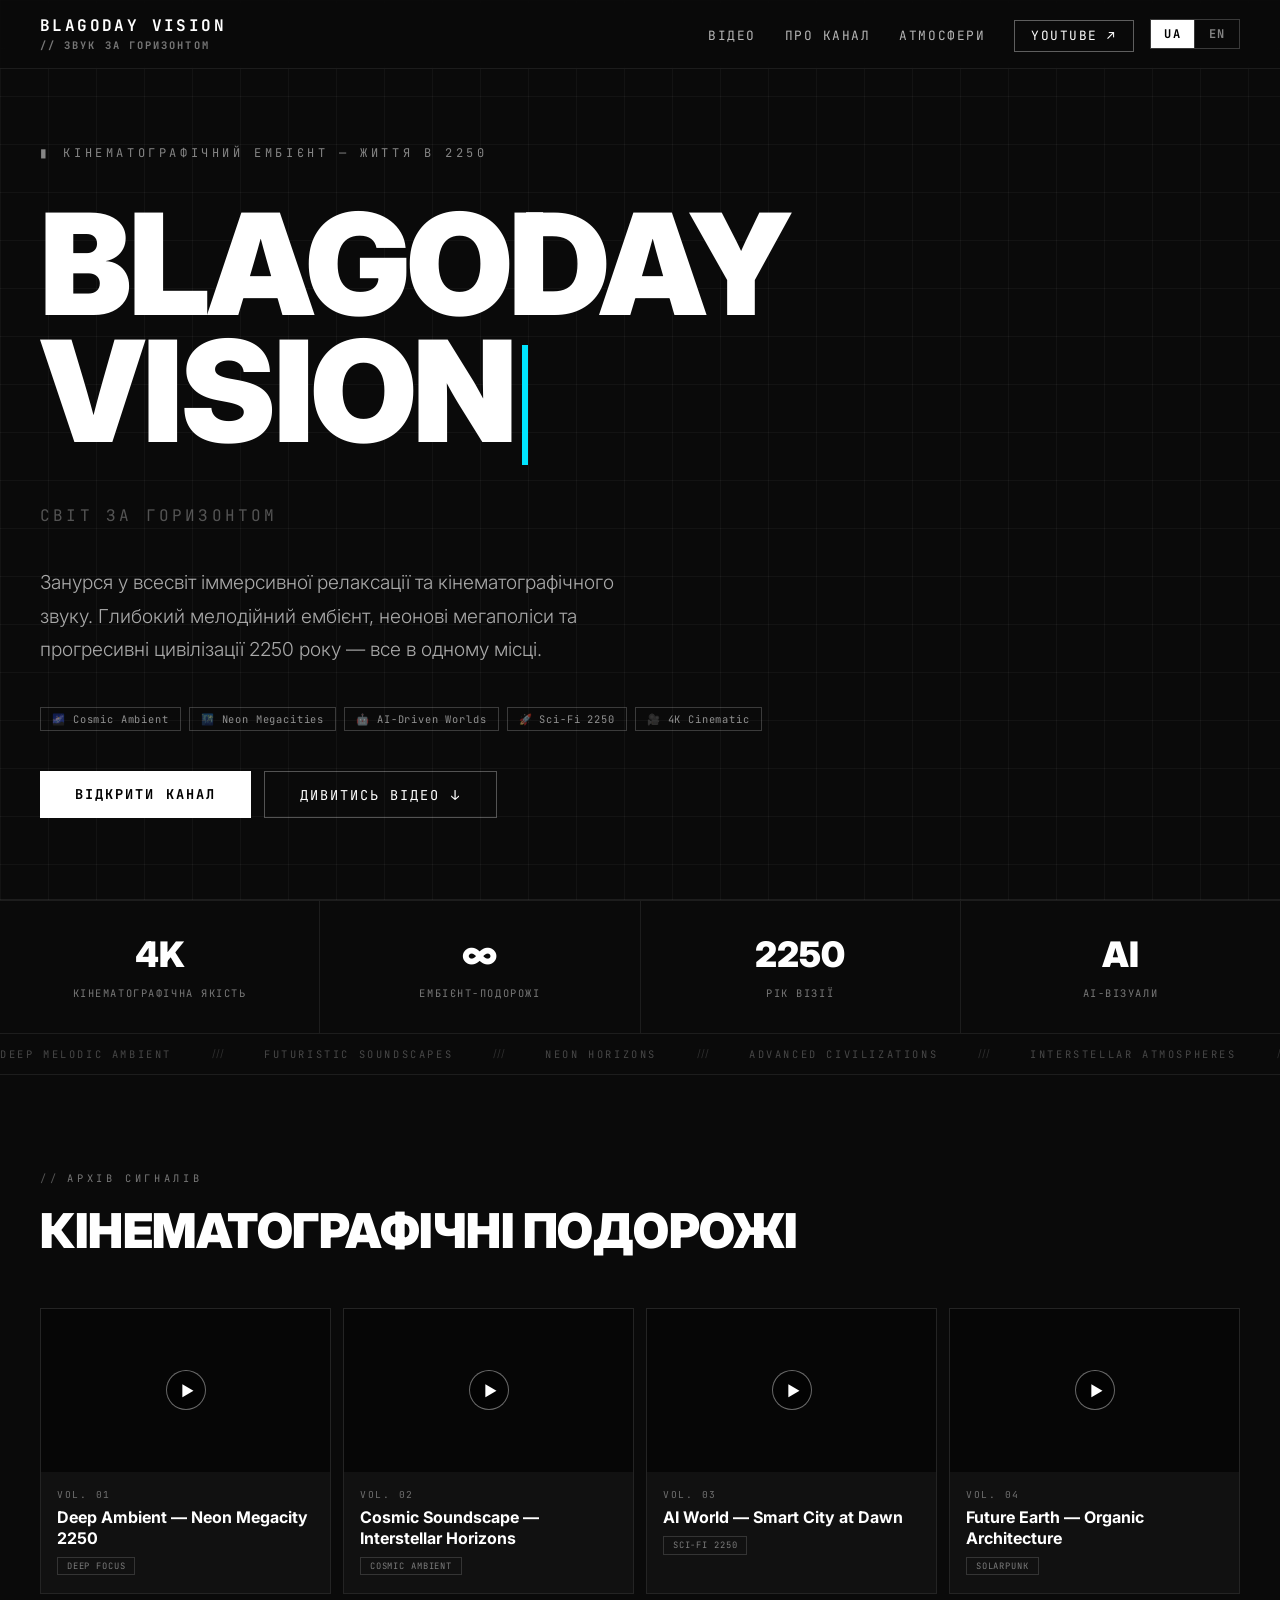
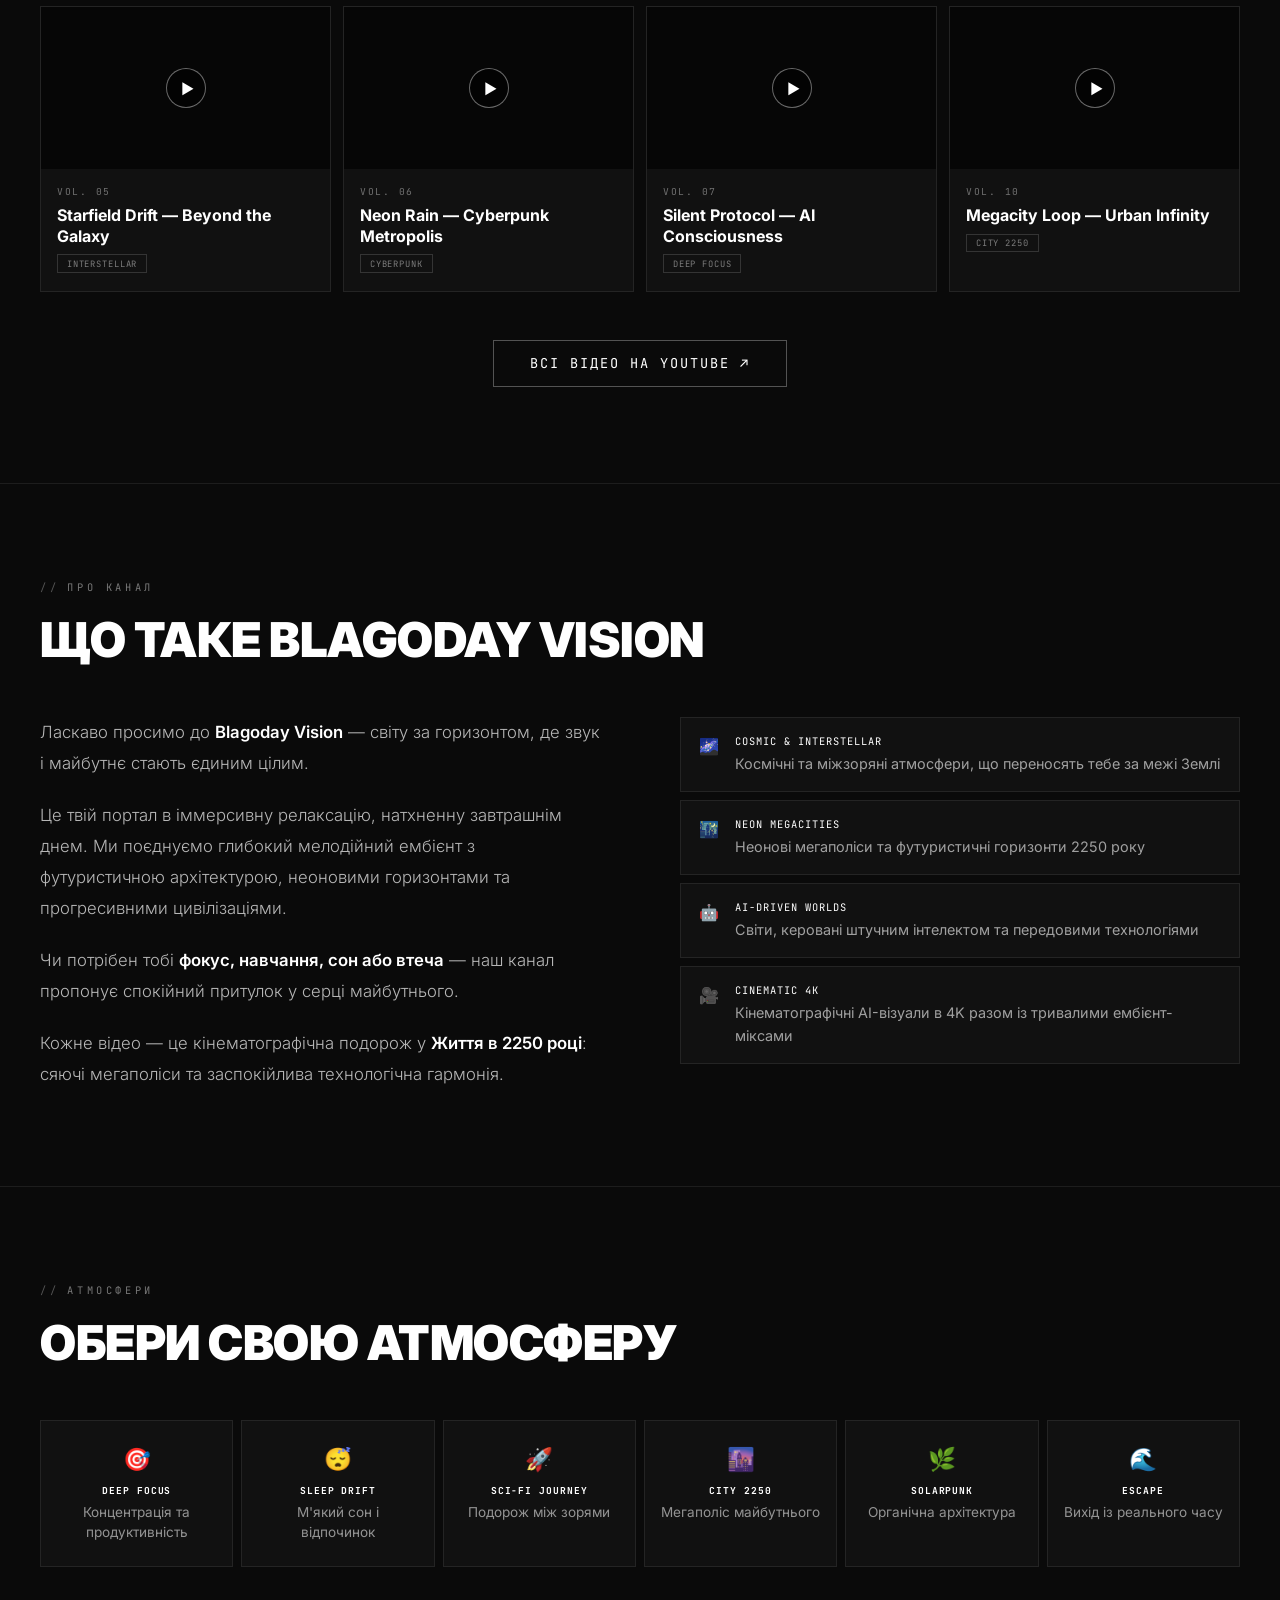
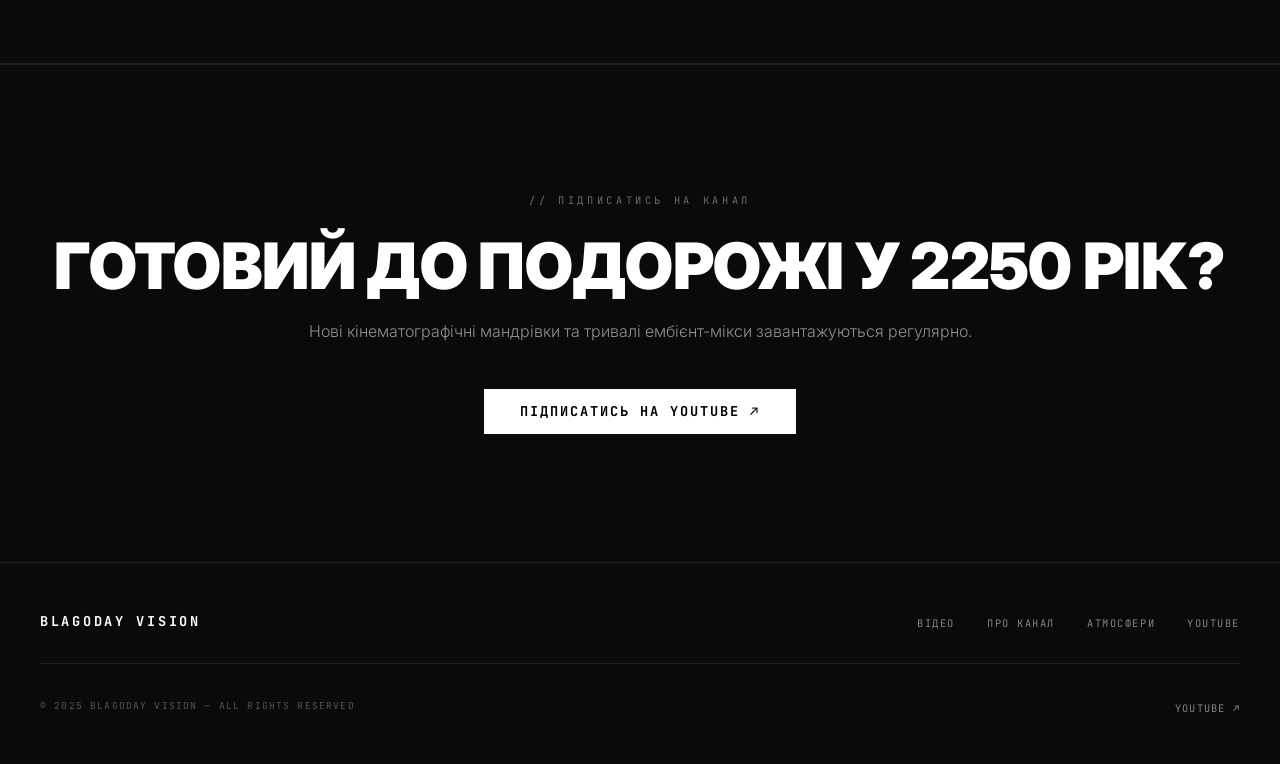
==== commit 21c93a59: "ARCHONODE fonts: JetBrains Mono + Orbitron + Inter" ====
--- a/index.html
+++ b/index.html
@@ -4,14 +4,14 @@
 <meta charset="UTF-8">
 <meta name="viewport" content="width=device-width, initial-scale=1.0">
 <title>Blagoday Vision — Sound Beyond the Horizon</title>
-<link href="https://fonts.googleapis.com/css2?family=Space+Grotesk:wght@300;400;500;700;900&family=Space+Mono:wght@400;700&display=swap" rel="stylesheet">
+<link href="https://fonts.googleapis.com/css2?family=JetBrains+Mono:wght@400;700&family=Orbitron:wght@700;900&family=Inter:wght@300;400;500;700&display=swap" rel="stylesheet">
 <style>
 *, *::before, *::after { margin: 0; padding: 0; box-sizing: border-box; }
 html { scroll-behavior: smooth; }
 body {
   background: #0a0a0a;
   color: #fff;
-  font-family: 'Space Grotesk', sans-serif;
+  font-family: 'Inter', sans-serif;
   overflow-x: hidden;
 }
 
@@ -42,7 +42,7 @@
   border-bottom: 1px solid rgba(255,255,255,0.08);
 }
 .logo {
-  font-family: 'Space Mono', monospace;
+  font-family: 'JetBrains Mono', monospace;
   font-size: 1rem;
   font-weight: 700;
   color: #fff;
@@ -52,7 +52,7 @@
   line-height: 1.3;
 }
 .logo-sub {
-  font-family: 'Space Mono', monospace;
+  font-family: 'JetBrains Mono', monospace;
   font-size: .65rem;
   color: rgba(255,255,255,0.45);
   letter-spacing: .2em;
@@ -71,7 +71,7 @@
   list-style: none;
 }
 .nav-links a {
-  font-family: 'Space Mono', monospace;
+  font-family: 'JetBrains Mono', monospace;
   font-size: .8rem;
   font-weight: 400;
   color: rgba(255,255,255,0.7);
@@ -82,7 +82,7 @@
 }
 .nav-links a:hover { color: #fff; }
 .nav-yt {
-  font-family: 'Space Mono', monospace;
+  font-family: 'JetBrains Mono', monospace;
   font-size: .78rem;
   font-weight: 700;
   color: #fff !important;
@@ -102,7 +102,7 @@
   background: none;
   border: none;
   cursor: pointer;
-  font-family: 'Space Mono', monospace;
+  font-family: 'JetBrains Mono', monospace;
   font-size: .75rem;
   font-weight: 700;
   letter-spacing: .1em;
@@ -126,7 +126,7 @@
   border-bottom: 1px solid rgba(255,255,255,0.08);
 }
 .hero-eyebrow {
-  font-family: 'Space Mono', monospace;
+  font-family: 'JetBrains Mono', monospace;
   font-size: .75rem;
   color: rgba(255,255,255,0.5);
   letter-spacing: .3em;
@@ -140,7 +140,7 @@
 @keyframes blink { 0%,100%{opacity:1} 50%{opacity:0} }
 
 .hero h1 {
-  font-family: 'Space Grotesk', sans-serif;
+  font-family: 'Inter', sans-serif;
   font-size: clamp(4rem, 11vw, 10rem);
   font-weight: 900;
   line-height: .9;
@@ -165,7 +165,7 @@
 }
 @keyframes cur { 0%,100%{opacity:1} 50%{opacity:0} }
 .hero-sub {
-  font-family: 'Space Mono', monospace;
+  font-family: 'JetBrains Mono', monospace;
   font-size: clamp(.7rem, 1.5vw, 1rem);
   color: rgba(255,255,255,0.3);
   letter-spacing: .2em;
@@ -188,7 +188,7 @@
   margin-bottom: 2.5rem;
 }
 .tag {
-  font-family: 'Space Mono', monospace;
+  font-family: 'JetBrains Mono', monospace;
   font-size: .65rem;
   padding: .25rem .7rem;
   border: 1px solid rgba(255,255,255,0.2);
@@ -199,7 +199,7 @@
 .btn-primary {
   background: #fff;
   color: #000;
-  font-family: 'Space Mono', monospace;
+  font-family: 'JetBrains Mono', monospace;
   font-size: .85rem;
   font-weight: 700;
   padding: .85rem 2.2rem;
@@ -213,7 +213,7 @@
 .btn-ghost {
   border: 1px solid rgba(255,255,255,0.3);
   color: #fff;
-  font-family: 'Space Mono', monospace;
+  font-family: 'JetBrains Mono', monospace;
   font-size: .85rem;
   padding: .85rem 2.2rem;
   letter-spacing: .15em;
@@ -240,7 +240,7 @@
 }
 .stat:last-child { border-right: none; }
 .stat-num {
-  font-family: 'Space Grotesk', sans-serif;
+  font-family: 'Inter', sans-serif;
   font-size: 2.2rem;
   font-weight: 900;
   display: block;
@@ -248,7 +248,7 @@
   color: #fff;
 }
 .stat-label {
-  font-family: 'Space Mono', monospace;
+  font-family: 'JetBrains Mono', monospace;
   font-size: .65rem;
   color: rgba(255,255,255,0.45);
   letter-spacing: .15em;
@@ -270,7 +270,7 @@
   white-space: nowrap;
 }
 .marquee-item {
-  font-family: 'Space Mono', monospace;
+  font-family: 'JetBrains Mono', monospace;
   font-size: .65rem;
   color: rgba(255,255,255,0.25);
   letter-spacing: .25em;
@@ -283,7 +283,7 @@
 /* SECTIONS */
 .section { padding: 6rem 2.5rem; position: relative; z-index: 1; }
 .s-eyebrow {
-  font-family: 'Space Mono', monospace;
+  font-family: 'JetBrains Mono', monospace;
   font-size: .65rem;
   color: rgba(255,255,255,0.45);
   letter-spacing: .35em;
@@ -295,7 +295,7 @@
 }
 .s-eyebrow::before { content: '//'; color: rgba(255,255,255,0.3); }
 .s-title {
-  font-family: 'Space Grotesk', sans-serif;
+  font-family: 'Inter', sans-serif;
   font-size: clamp(2rem, 4vw, 3rem);
   font-weight: 900;
   color: #fff;
@@ -354,7 +354,7 @@
 .video-card:hover .play-btn { background: #fff; color: #000; border-color: #fff; }
 .video-meta { padding: 1rem 1rem 1.1rem; }
 .video-vol {
-  font-family: 'Space Mono', monospace;
+  font-family: 'JetBrains Mono', monospace;
   font-size: .6rem;
   color: rgba(255,255,255,0.4);
   letter-spacing: .18em;
@@ -362,7 +362,7 @@
   text-transform: uppercase;
 }
 .video-title {
-  font-family: 'Space Grotesk', sans-serif;
+  font-family: 'Inter', sans-serif;
   font-size: 1rem;
   font-weight: 700;
   color: #fff;
@@ -371,7 +371,7 @@
 .vtag {
   display: inline-block;
   margin-top: .5rem;
-  font-family: 'Space Mono', monospace;
+  font-family: 'JetBrains Mono', monospace;
   font-size: .55rem;
   padding: .15rem .55rem;
   border: 1px solid rgba(255,255,255,0.15);
@@ -397,7 +397,7 @@
   background: none;
   border: 1px solid rgba(255,255,255,0.2);
   color: rgba(255,255,255,0.6);
-  font-family: 'Space Mono', monospace;
+  font-family: 'JetBrains Mono', monospace;
   font-size: .7rem;
   letter-spacing: .15em;
   cursor: pointer;
@@ -437,7 +437,7 @@
 .feature:hover { border-color: rgba(255,255,255,0.18); }
 .feature-icon { font-size: 1rem; flex-shrink: 0; margin-top: .1rem; }
 .feature-title {
-  font-family: 'Space Mono', monospace;
+  font-family: 'JetBrains Mono', monospace;
   font-size: .65rem;
   color: #fff;
   letter-spacing: .1em;
@@ -466,7 +466,7 @@
 .vibe:hover { border-color: rgba(255,255,255,0.2); }
 .vibe-icon { font-size: 1.4rem; margin-bottom: .7rem; display: block; }
 .vibe-name {
-  font-family: 'Space Mono', monospace;
+  font-family: 'JetBrains Mono', monospace;
   font-size: .6rem;
   color: #fff;
   letter-spacing: .1em;
@@ -478,6 +478,7 @@
   font-size: .85rem;
   color: rgba(255,255,255,0.55);
   line-height: 1.45;
+  font-family: 'Inter', sans-serif;
 }
 
 /* CTA */
@@ -489,7 +490,7 @@
   border-top: 1px solid rgba(255,255,255,0.08);
 }
 .cta-eyebrow {
-  font-family: 'Space Mono', monospace;
+  font-family: 'JetBrains Mono', monospace;
   font-size: .65rem;
   color: rgba(255,255,255,0.4);
   letter-spacing: .35em;
@@ -498,7 +499,7 @@
 }
 .cta-eyebrow::before { content: '// '; }
 .cta-title {
-  font-family: 'Space Grotesk', sans-serif;
+  font-family: 'Inter', sans-serif;
   font-size: clamp(2rem, 5vw, 4rem);
   font-weight: 900;
   color: #fff;
@@ -530,7 +531,7 @@
   border-bottom: 1px solid rgba(255,255,255,0.08);
 }
 .footer-logo {
-  font-family: 'Space Mono', monospace;
+  font-family: 'JetBrains Mono', monospace;
   font-size: .85rem;
   font-weight: 700;
   color: #fff;
@@ -543,7 +544,7 @@
   list-style: none;
 }
 .footer-nav a {
-  font-family: 'Space Mono', monospace;
+  font-family: 'JetBrains Mono', monospace;
   font-size: .65rem;
   color: rgba(255,255,255,0.5);
   text-decoration: none;
@@ -558,14 +559,14 @@
   align-items: center;
 }
 .footer-copy {
-  font-family: 'Space Mono', monospace;
+  font-family: 'JetBrains Mono', monospace;
   font-size: .6rem;
   color: rgba(255,255,255,0.3);
   letter-spacing: .12em;
   text-transform: uppercase;
 }
 .footer-yt a {
-  font-family: 'Space Mono', monospace;
+  font-family: 'JetBrains Mono', monospace;
   font-size: .65rem;
   color: rgba(255,255,255,0.5);
   text-decoration: none;
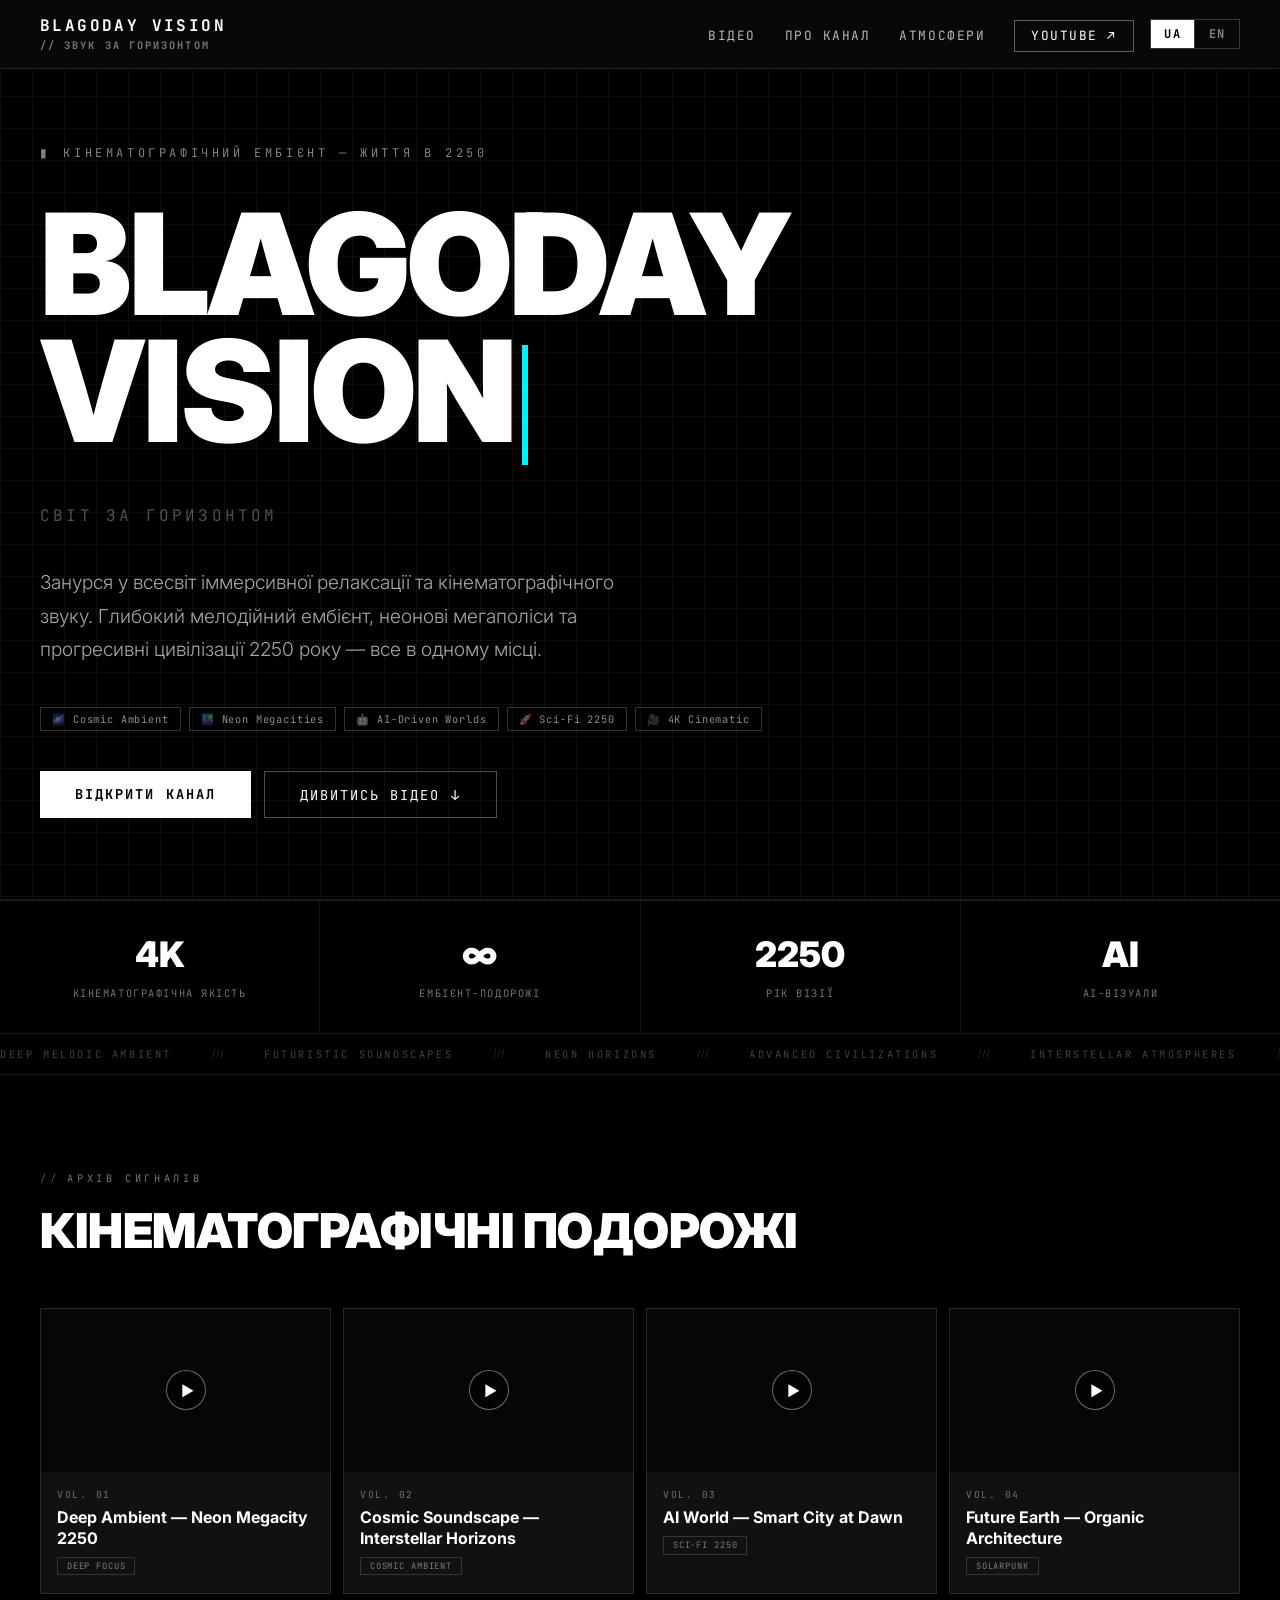
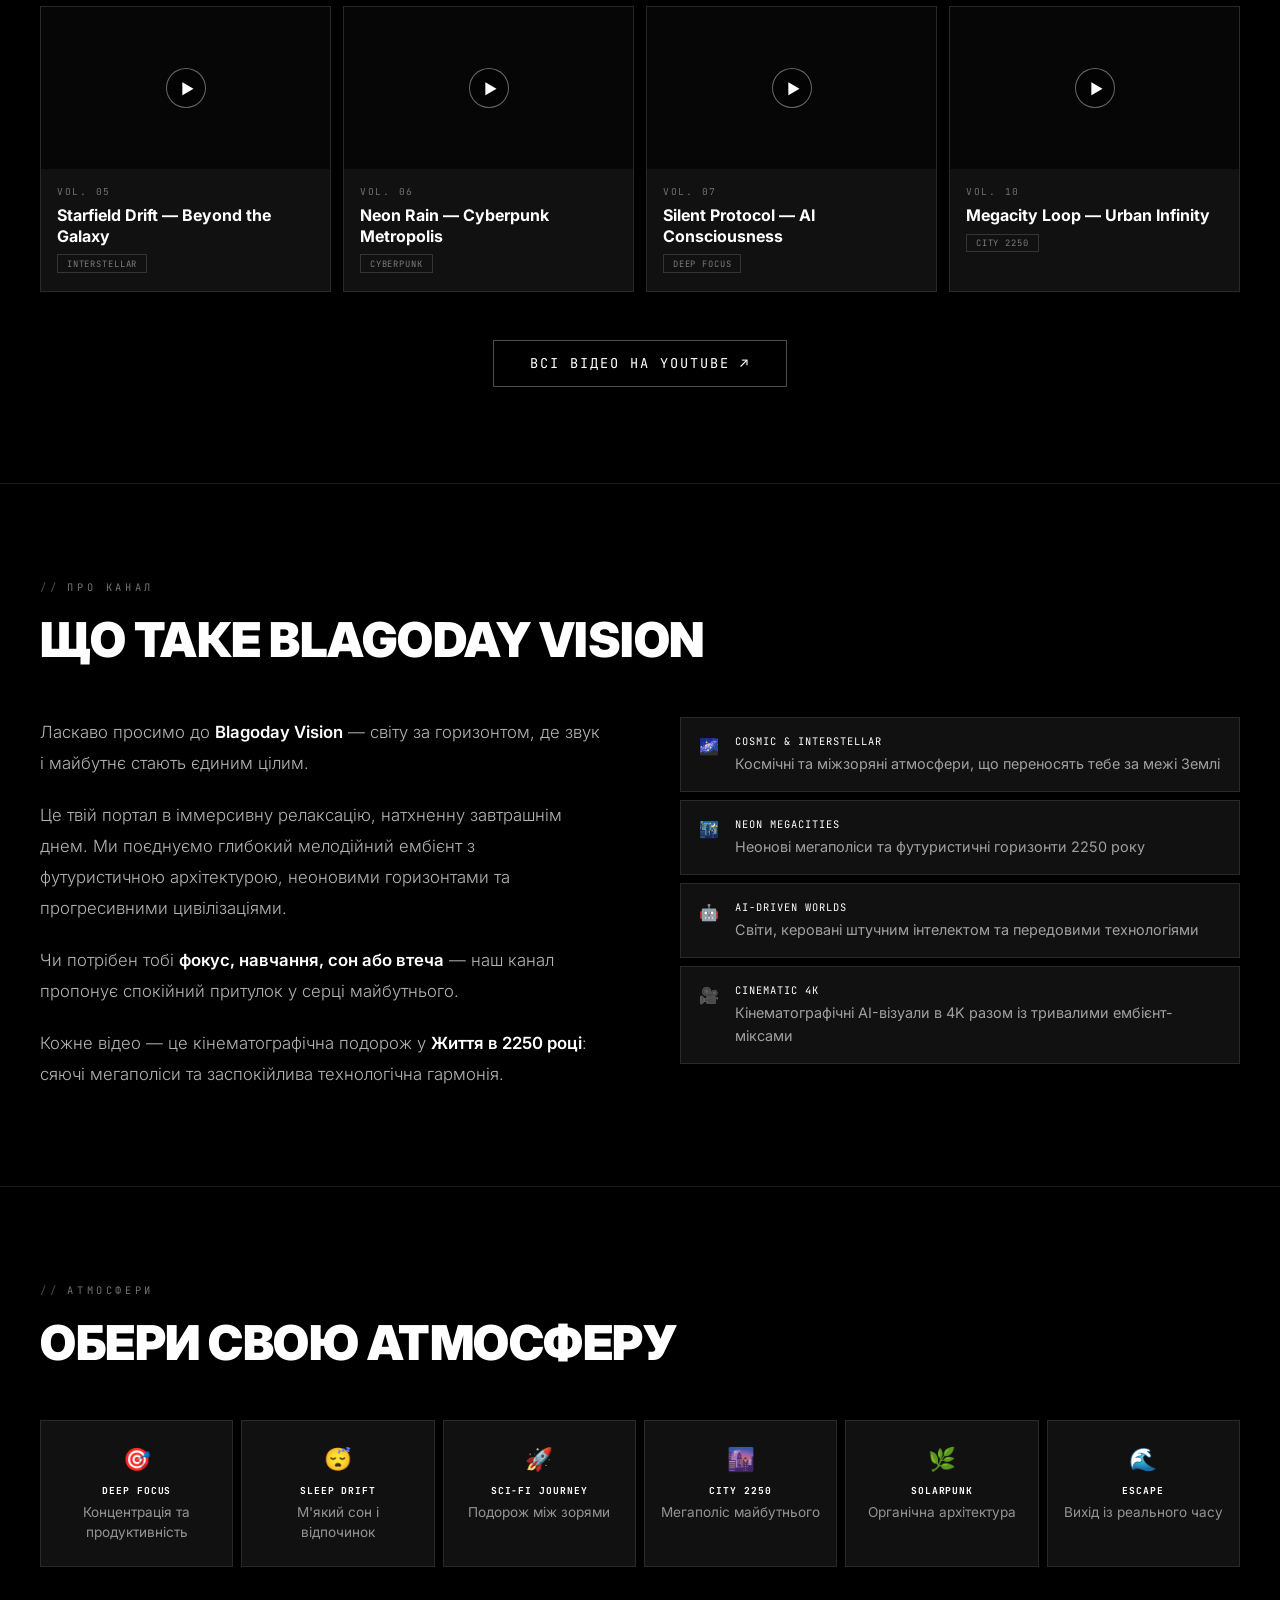
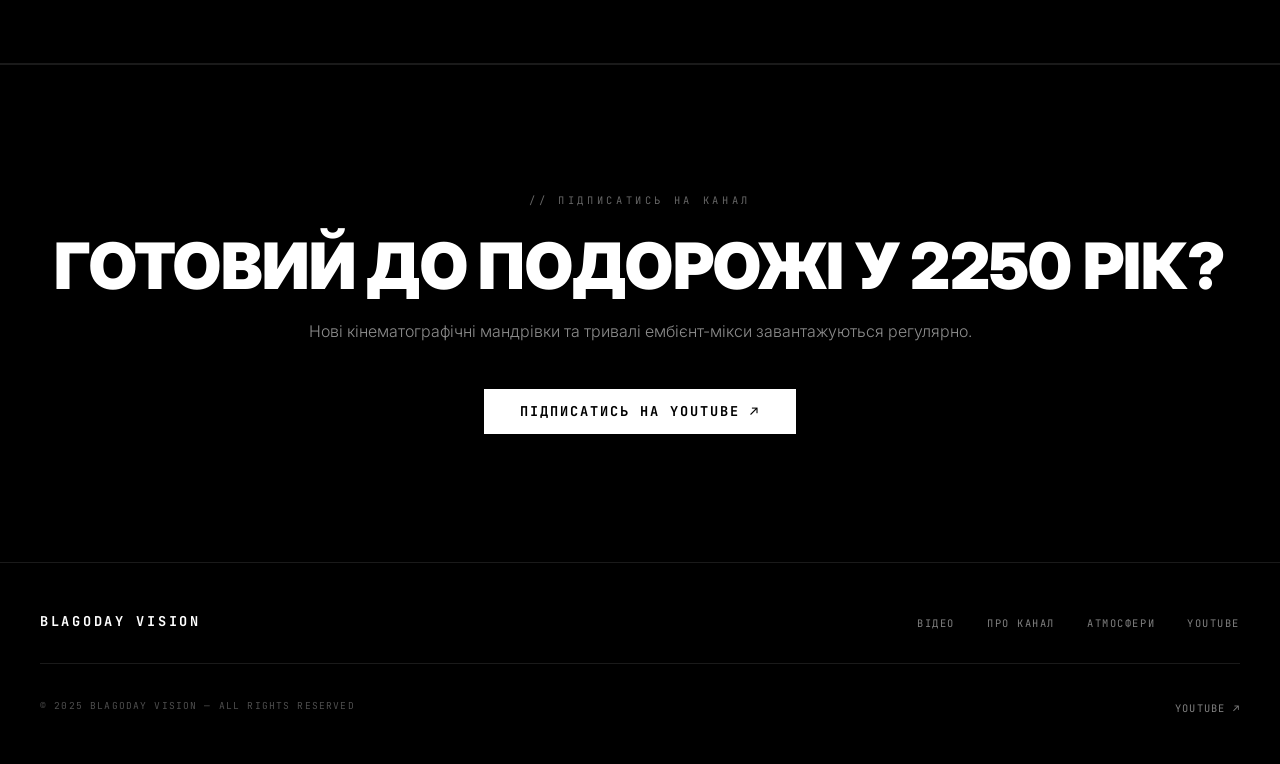
==== commit 1c023bf3: "Exact ARCHONODE styles: colors, grid, scrollbar" ====
--- a/index.html
+++ b/index.html
@@ -7,15 +7,26 @@
 <link href="https://fonts.googleapis.com/css2?family=JetBrains+Mono:wght@400;700&family=Orbitron:wght@700;900&family=Inter:wght@300;400;500;700&display=swap" rel="stylesheet">
 <style>
 *, *::before, *::after { margin: 0; padding: 0; box-sizing: border-box; }
-html { scroll-behavior: smooth; }
+html { scroll-behavior: smooth; color-scheme: dark; }
+:root {
+  --cyan: #00f0ff;
+  --pink: #f00aff;
+  --purple: #9d00ff;
+  --green: #00ff9f;
+}
 body {
-  background: #0a0a0a;
+  background: #000;
   color: #fff;
   font-family: 'Inter', sans-serif;
   overflow-x: hidden;
 }
-
-/* GRID BACKGROUND */
+/* Custom scrollbar like ARCHONODE */
+::-webkit-scrollbar { width: 4px; }
+::-webkit-scrollbar-track { background: #000; }
+::-webkit-scrollbar-thumb { background: rgba(0,240,255,0.3); border-radius: 2px; }
+::-webkit-scrollbar-thumb:hover { background: rgba(0,240,255,0.6); }
+
+/* GRID BACKGROUND - exact ARCHONODE style */
 body::before {
   content: '';
   position: fixed;
@@ -23,9 +34,9 @@
   pointer-events: none;
   z-index: 0;
   background-image:
-    linear-gradient(rgba(255,255,255,0.04) 1px, transparent 1px),
-    linear-gradient(90deg, rgba(255,255,255,0.04) 1px, transparent 1px);
-  background-size: 48px 48px;
+    linear-gradient(rgba(255,255,255,0.05) 1px, transparent 1px),
+    linear-gradient(90deg, rgba(255,255,255,0.05) 1px, transparent 1px);
+  background-size: 32px 32px;
 }
 
 /* NAV */
@@ -39,7 +50,7 @@
   padding: 1rem 2.5rem;
   background: rgba(10,10,10,0.85);
   backdrop-filter: blur(12px);
-  border-bottom: 1px solid rgba(255,255,255,0.08);
+  border-bottom: 1px solid rgba(255,255,255,0.1);
 }
 .logo {
   font-family: 'JetBrains Mono', monospace;
@@ -123,7 +134,7 @@
   padding: 9rem 2.5rem 5rem;
   position: relative;
   z-index: 1;
-  border-bottom: 1px solid rgba(255,255,255,0.08);
+  border-bottom: 1px solid rgba(255,255,255,0.1);
 }
 .hero-eyebrow {
   font-family: 'JetBrains Mono', monospace;
@@ -158,7 +169,7 @@
   display: inline-block;
   width: 6px;
   height: .85em;
-  background: #00e5ff;
+  background: var(--cyan);
   margin-left: 8px;
   vertical-align: middle;
   animation: cur .7s step-end infinite;
@@ -209,7 +220,7 @@
   display: inline-block;
   transition: background .2s;
 }
-.btn-primary:hover { background: #00e5ff; }
+.btn-primary:hover { background: var(--cyan); }
 .btn-ghost {
   border: 1px solid rgba(255,255,255,0.3);
   color: #fff;
@@ -227,8 +238,8 @@
 /* STATS */
 .stats-bar {
   display: flex;
-  border-top: 1px solid rgba(255,255,255,0.08);
-  border-bottom: 1px solid rgba(255,255,255,0.08);
+  border-top: 1px solid rgba(255,255,255,0.1);
+  border-bottom: 1px solid rgba(255,255,255,0.1);
   position: relative;
   z-index: 1;
 }
@@ -258,7 +269,7 @@
 /* MARQUEE */
 .marquee-wrap {
   padding: .8rem 0;
-  border-bottom: 1px solid rgba(255,255,255,0.08);
+  border-bottom: 1px solid rgba(255,255,255,0.1);
   overflow: hidden;
   position: relative;
   z-index: 1;
@@ -314,7 +325,7 @@
 @media(max-width:600px){.video-grid{grid-template-columns:1fr}}
 
 .video-card {
-  border: 1px solid rgba(255,255,255,0.08);
+  border: 1px solid rgba(255,255,255,0.1);
   background: #111;
   cursor: pointer;
   overflow: hidden;
@@ -430,7 +441,7 @@
   align-items: flex-start;
   gap: 1rem;
   padding: 1rem 1.1rem;
-  border: 1px solid rgba(255,255,255,0.08);
+  border: 1px solid rgba(255,255,255,0.1);
   background: #111;
   transition: border-color .2s;
 }
@@ -457,7 +468,7 @@
   gap: .5rem;
 }
 .vibe {
-  border: 1px solid rgba(255,255,255,0.08);
+  border: 1px solid rgba(255,255,255,0.1);
   padding: 1.5rem 1rem;
   text-align: center;
   background: #111;
@@ -487,7 +498,7 @@
   text-align: center;
   position: relative;
   z-index: 1;
-  border-top: 1px solid rgba(255,255,255,0.08);
+  border-top: 1px solid rgba(255,255,255,0.1);
 }
 .cta-eyebrow {
   font-family: 'JetBrains Mono', monospace;
@@ -518,7 +529,7 @@
 /* FOOTER */
 footer {
   padding: 3rem 2.5rem;
-  border-top: 1px solid rgba(255,255,255,0.08);
+  border-top: 1px solid rgba(255,255,255,0.1);
   position: relative;
   z-index: 1;
 }
@@ -528,7 +539,7 @@
   align-items: center;
   margin-bottom: 2rem;
   padding-bottom: 2rem;
-  border-bottom: 1px solid rgba(255,255,255,0.08);
+  border-bottom: 1px solid rgba(255,255,255,0.1);
 }
 .footer-logo {
   font-family: 'JetBrains Mono', monospace;
@@ -578,7 +589,7 @@
 
 hr.divider {
   border: none;
-  border-top: 1px solid rgba(255,255,255,0.08);
+  border-top: 1px solid rgba(255,255,255,0.1);
   position: relative;
   z-index: 1;
 }
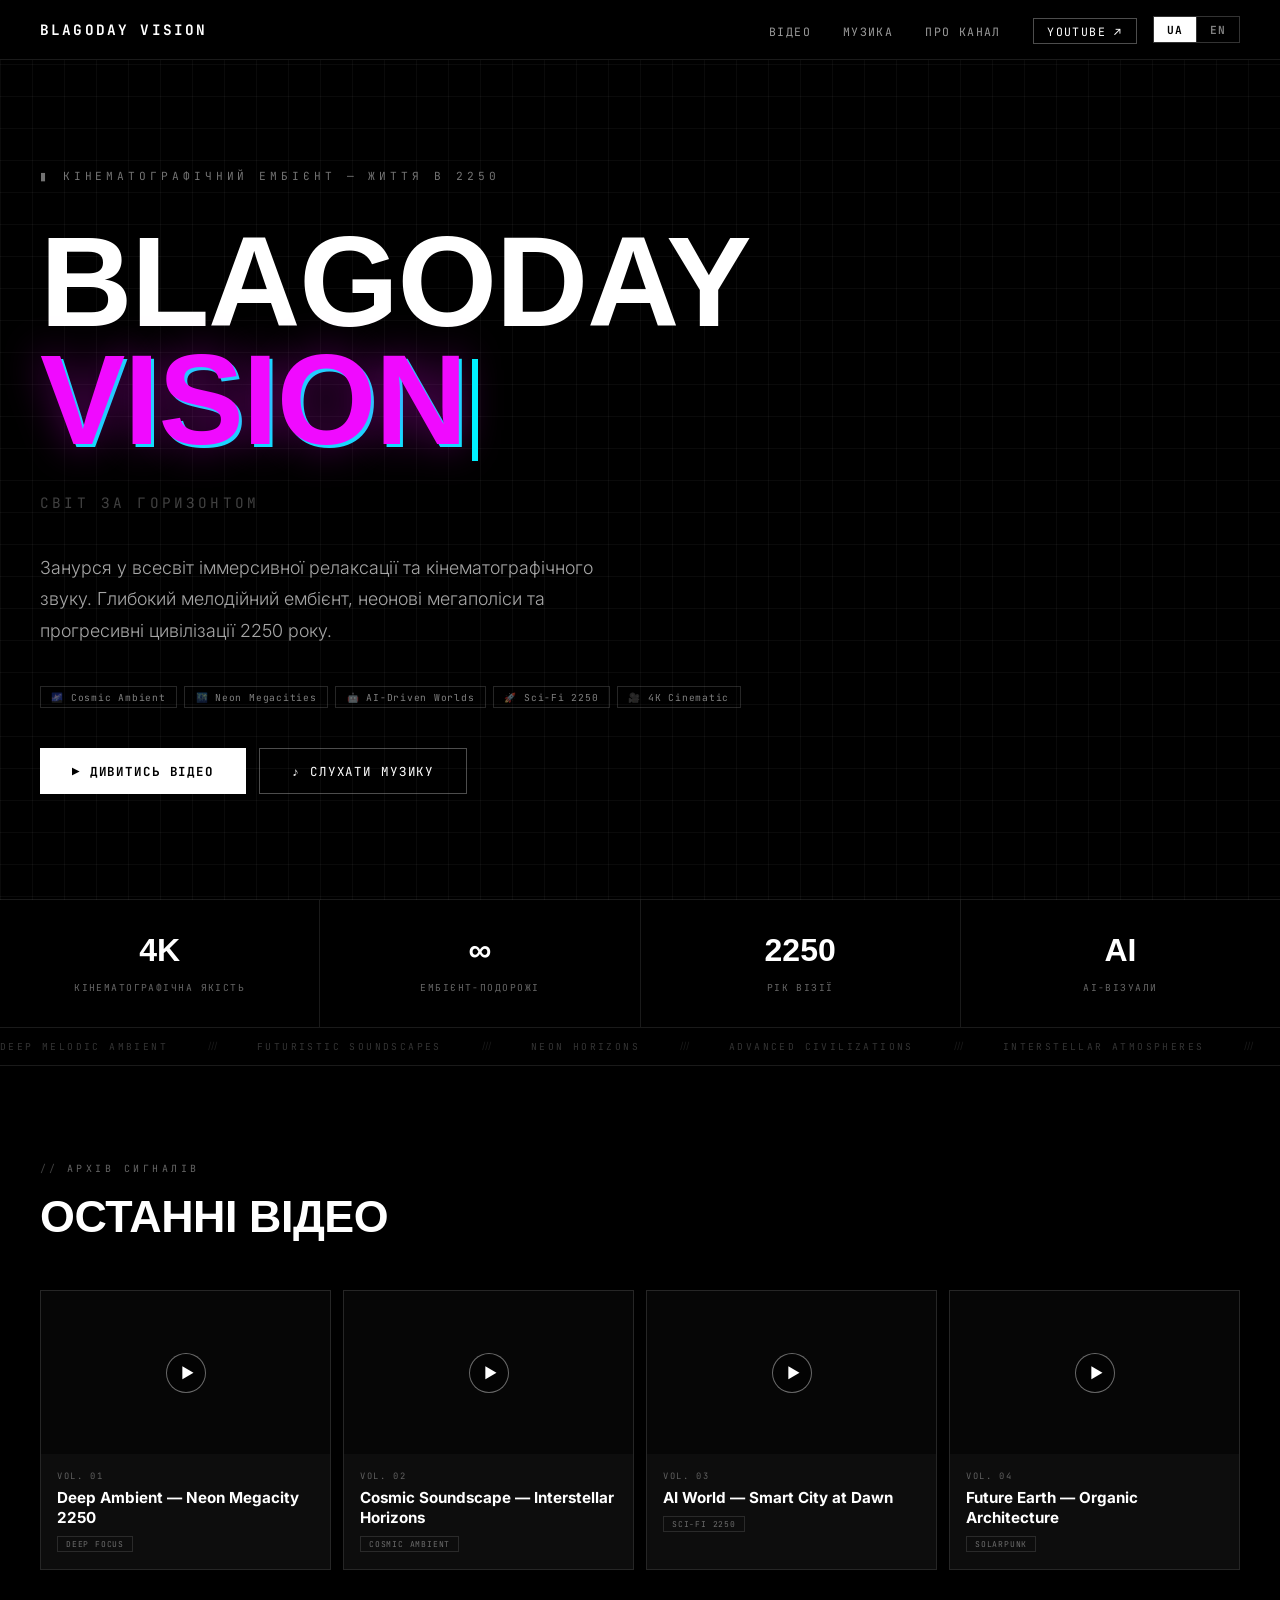
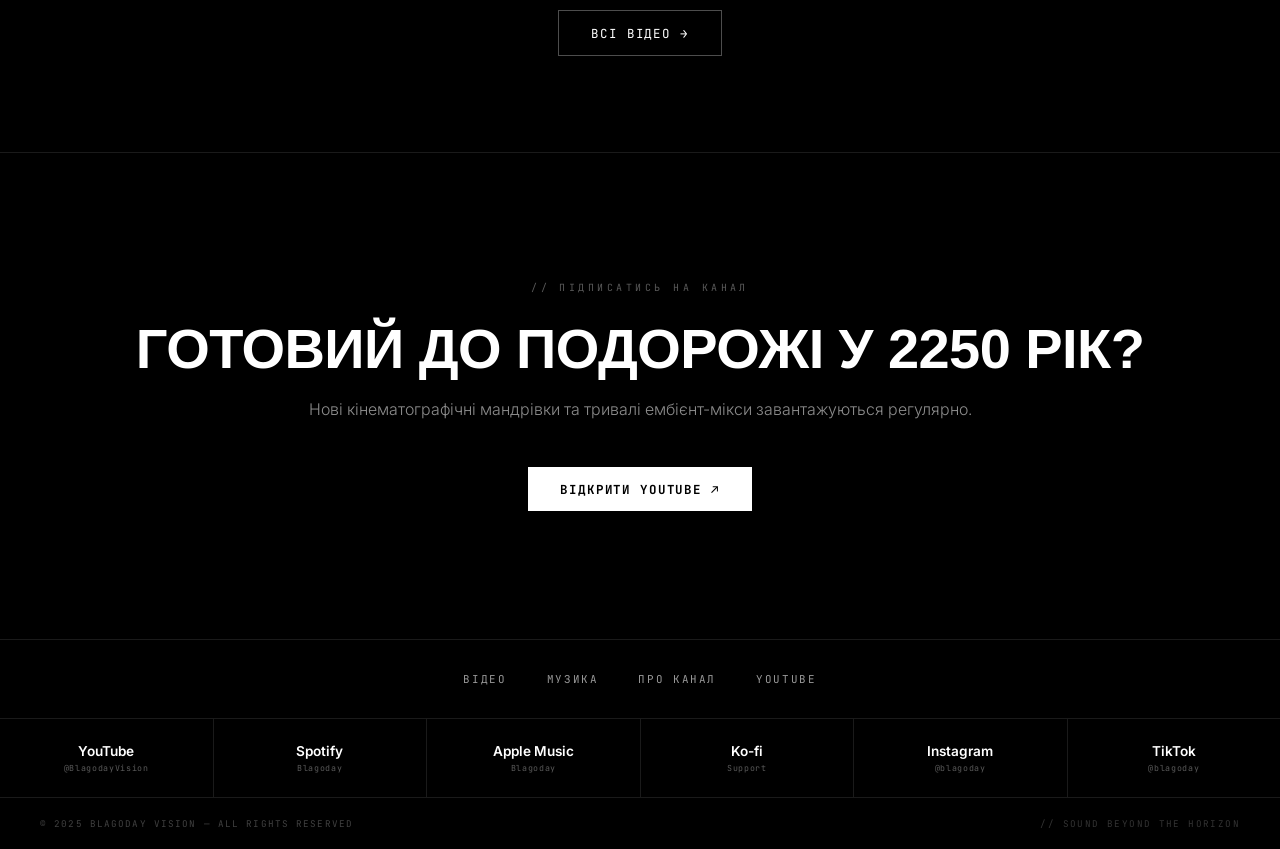
==== commit f2c55f7b: "Update index.html" ====
--- a/index.html
+++ b/index.html
@@ -5,631 +5,18 @@
 <meta name="viewport" content="width=device-width, initial-scale=1.0">
 <title>Blagoday Vision — Sound Beyond the Horizon</title>
 <link href="https://fonts.googleapis.com/css2?family=JetBrains+Mono:wght@400;700&family=Orbitron:wght@700;900&family=Inter:wght@300;400;500;700&display=swap" rel="stylesheet">
-<style>
-*, *::before, *::after { margin: 0; padding: 0; box-sizing: border-box; }
-html { scroll-behavior: smooth; color-scheme: dark; }
-:root {
-  --cyan: #00f0ff;
-  --pink: #f00aff;
-  --purple: #9d00ff;
-  --green: #00ff9f;
-}
-body {
-  background: #000;
-  color: #fff;
-  font-family: 'Inter', sans-serif;
-  overflow-x: hidden;
-}
-/* Custom scrollbar like ARCHONODE */
-::-webkit-scrollbar { width: 4px; }
-::-webkit-scrollbar-track { background: #000; }
-::-webkit-scrollbar-thumb { background: rgba(0,240,255,0.3); border-radius: 2px; }
-::-webkit-scrollbar-thumb:hover { background: rgba(0,240,255,0.6); }
-
-/* GRID BACKGROUND - exact ARCHONODE style */
-body::before {
-  content: '';
-  position: fixed;
-  inset: 0;
-  pointer-events: none;
-  z-index: 0;
-  background-image:
-    linear-gradient(rgba(255,255,255,0.05) 1px, transparent 1px),
-    linear-gradient(90deg, rgba(255,255,255,0.05) 1px, transparent 1px);
-  background-size: 32px 32px;
-}
-
-/* NAV */
-nav {
-  position: fixed;
-  top: 0; left: 0; right: 0;
-  z-index: 100;
-  display: flex;
-  align-items: center;
-  justify-content: space-between;
-  padding: 1rem 2.5rem;
-  background: rgba(10,10,10,0.85);
-  backdrop-filter: blur(12px);
-  border-bottom: 1px solid rgba(255,255,255,0.1);
-}
-.logo {
-  font-family: 'JetBrains Mono', monospace;
-  font-size: 1rem;
-  font-weight: 700;
-  color: #fff;
-  letter-spacing: .15em;
-  text-transform: uppercase;
-  text-decoration: none;
-  line-height: 1.3;
-}
-.logo-sub {
-  font-family: 'JetBrains Mono', monospace;
-  font-size: .65rem;
-  color: rgba(255,255,255,0.45);
-  letter-spacing: .2em;
-  text-transform: uppercase;
-  margin-top: 2px;
-}
-.nav-right {
-  display: flex;
-  align-items: center;
-  gap: 1rem;
-}
-.nav-links {
-  display: flex;
-  align-items: center;
-  gap: 1.8rem;
-  list-style: none;
-}
-.nav-links a {
-  font-family: 'JetBrains Mono', monospace;
-  font-size: .8rem;
-  font-weight: 400;
-  color: rgba(255,255,255,0.7);
-  text-decoration: none;
-  letter-spacing: .12em;
-  text-transform: uppercase;
-  transition: color .2s;
-}
-.nav-links a:hover { color: #fff; }
-.nav-yt {
-  font-family: 'JetBrains Mono', monospace;
-  font-size: .78rem;
-  font-weight: 700;
-  color: #fff !important;
-  text-decoration: none;
-  letter-spacing: .12em;
-  text-transform: uppercase;
-  border: 1px solid rgba(255,255,255,0.35);
-  padding: .4rem 1rem;
-  transition: all .2s;
-}
-.nav-yt:hover { background: rgba(255,255,255,0.08); }
-.lang-switcher {
-  display: flex;
-  border: 1px solid rgba(255,255,255,0.2);
-}
-.lang-btn {
-  background: none;
-  border: none;
-  cursor: pointer;
-  font-family: 'JetBrains Mono', monospace;
-  font-size: .75rem;
-  font-weight: 700;
-  letter-spacing: .1em;
-  padding: .38rem .85rem;
-  color: rgba(255,255,255,0.5);
-  transition: all .2s;
-}
-.lang-btn.active { background: #fff; color: #000; }
-.lang-btn:not(.active):hover { color: #fff; }
-.lang-sep { width: 1px; background: rgba(255,255,255,0.2); }
-
-/* HERO */
-.hero {
-  min-height: 100vh;
-  display: flex;
-  flex-direction: column;
-  justify-content: center;
-  padding: 9rem 2.5rem 5rem;
-  position: relative;
-  z-index: 1;
-  border-bottom: 1px solid rgba(255,255,255,0.1);
-}
-.hero-eyebrow {
-  font-family: 'JetBrains Mono', monospace;
-  font-size: .75rem;
-  color: rgba(255,255,255,0.5);
-  letter-spacing: .3em;
-  text-transform: uppercase;
-  margin-bottom: 2.5rem;
-  display: flex;
-  align-items: center;
-  gap: .8rem;
-}
-.blink { animation: blink .9s step-start infinite; }
-@keyframes blink { 0%,100%{opacity:1} 50%{opacity:0} }
-
-.hero h1 {
-  font-family: 'Inter', sans-serif;
-  font-size: clamp(4rem, 11vw, 10rem);
-  font-weight: 900;
-  line-height: .9;
-  letter-spacing: -.02em;
-  text-transform: uppercase;
-  margin-bottom: 2rem;
-}
-.line1 { display: block; color: #fff; }
-.line2 {
-  display: block;
-  color: #fff;
-  position: relative;
-}
-.cursor {
-  display: inline-block;
-  width: 6px;
-  height: .85em;
-  background: var(--cyan);
-  margin-left: 8px;
-  vertical-align: middle;
-  animation: cur .7s step-end infinite;
-}
-@keyframes cur { 0%,100%{opacity:1} 50%{opacity:0} }
-.hero-sub {
-  font-family: 'JetBrains Mono', monospace;
-  font-size: clamp(.7rem, 1.5vw, 1rem);
-  color: rgba(255,255,255,0.3);
-  letter-spacing: .2em;
-  text-transform: uppercase;
-  margin-bottom: 2.5rem;
-  margin-top: .5rem;
-}
-.hero-desc {
-  font-size: clamp(1rem, 1.5vw, 1.2rem);
-  color: rgba(255,255,255,0.65);
-  max-width: 580px;
-  line-height: 1.75;
-  font-weight: 300;
-  margin-bottom: 2.5rem;
-}
-.hero-tags {
-  display: flex;
-  gap: .5rem;
-  flex-wrap: wrap;
-  margin-bottom: 2.5rem;
-}
-.tag {
-  font-family: 'JetBrains Mono', monospace;
-  font-size: .65rem;
-  padding: .25rem .7rem;
-  border: 1px solid rgba(255,255,255,0.2);
-  color: rgba(255,255,255,0.55);
-  letter-spacing: .08em;
-}
-.hero-btns { display: flex; gap: .8rem; flex-wrap: wrap; }
-.btn-primary {
-  background: #fff;
-  color: #000;
-  font-family: 'JetBrains Mono', monospace;
-  font-size: .85rem;
-  font-weight: 700;
-  padding: .85rem 2.2rem;
-  letter-spacing: .15em;
-  text-decoration: none;
-  text-transform: uppercase;
-  display: inline-block;
-  transition: background .2s;
-}
-.btn-primary:hover { background: var(--cyan); }
-.btn-ghost {
-  border: 1px solid rgba(255,255,255,0.3);
-  color: #fff;
-  font-family: 'JetBrains Mono', monospace;
-  font-size: .85rem;
-  padding: .85rem 2.2rem;
-  letter-spacing: .15em;
-  text-decoration: none;
-  text-transform: uppercase;
-  display: inline-block;
-  transition: all .2s;
-}
-.btn-ghost:hover { border-color: #fff; background: rgba(255,255,255,0.06); }
-
-/* STATS */
-.stats-bar {
-  display: flex;
-  border-top: 1px solid rgba(255,255,255,0.1);
-  border-bottom: 1px solid rgba(255,255,255,0.1);
-  position: relative;
-  z-index: 1;
-}
-.stat {
-  flex: 1;
-  padding: 2rem 1.5rem;
-  border-right: 1px solid rgba(255,255,255,0.08);
-  text-align: center;
-}
-.stat:last-child { border-right: none; }
-.stat-num {
-  font-family: 'Inter', sans-serif;
-  font-size: 2.2rem;
-  font-weight: 900;
-  display: block;
-  margin-bottom: .4rem;
-  color: #fff;
-}
-.stat-label {
-  font-family: 'JetBrains Mono', monospace;
-  font-size: .65rem;
-  color: rgba(255,255,255,0.45);
-  letter-spacing: .15em;
-  text-transform: uppercase;
-}
-
-/* MARQUEE */
-.marquee-wrap {
-  padding: .8rem 0;
-  border-bottom: 1px solid rgba(255,255,255,0.1);
-  overflow: hidden;
-  position: relative;
-  z-index: 1;
-}
-.marquee {
-  display: flex;
-  gap: 2.5rem;
-  animation: marquee 50s linear infinite;
-  white-space: nowrap;
-}
-.marquee-item {
-  font-family: 'JetBrains Mono', monospace;
-  font-size: .65rem;
-  color: rgba(255,255,255,0.25);
-  letter-spacing: .25em;
-  flex-shrink: 0;
-  text-transform: uppercase;
-}
-.marquee-sep { color: rgba(255,255,255,0.15); font-size: .65rem; flex-shrink: 0; }
-@keyframes marquee { from{transform:translateX(0)} to{transform:translateX(-50%)} }
-
-/* SECTIONS */
-.section { padding: 6rem 2.5rem; position: relative; z-index: 1; }
-.s-eyebrow {
-  font-family: 'JetBrains Mono', monospace;
-  font-size: .65rem;
-  color: rgba(255,255,255,0.45);
-  letter-spacing: .35em;
-  text-transform: uppercase;
-  margin-bottom: 1rem;
-  display: flex;
-  align-items: center;
-  gap: .5rem;
-}
-.s-eyebrow::before { content: '//'; color: rgba(255,255,255,0.3); }
-.s-title {
-  font-family: 'Inter', sans-serif;
-  font-size: clamp(2rem, 4vw, 3rem);
-  font-weight: 900;
-  color: #fff;
-  text-transform: uppercase;
-  letter-spacing: -.01em;
-  margin-bottom: 3rem;
-}
-
-/* VIDEO GRID */
-.video-grid {
-  display: grid;
-  grid-template-columns: repeat(4, 1fr);
-  gap: .75rem;
-}
-@media(max-width:1100px){.video-grid{grid-template-columns:repeat(2,1fr)}}
-@media(max-width:600px){.video-grid{grid-template-columns:1fr}}
-
-.video-card {
-  border: 1px solid rgba(255,255,255,0.1);
-  background: #111;
-  cursor: pointer;
-  overflow: hidden;
-  transition: border-color .2s, transform .2s;
-}
-.video-card:hover { border-color: rgba(255,255,255,0.25); transform: translateY(-2px); }
-.video-thumb {
-  position: relative;
-  aspect-ratio: 16/9;
-  overflow: hidden;
-  background: #080808;
-}
-.video-thumb img {
-  width: 100%; height: 100%;
-  object-fit: cover; display: block;
-  transition: transform .3s;
-  filter: brightness(.75);
-}
-.video-card:hover .video-thumb img { transform: scale(1.03); filter: brightness(.95); }
-.play-overlay {
-  position: absolute; inset: 0;
-  display: flex; align-items: center; justify-content: center;
-  background: rgba(0,0,0,0.3);
-  transition: background .2s;
-}
-.video-card:hover .play-overlay { background: rgba(0,0,0,0.05); }
-.play-btn {
-  width: 40px; height: 40px;
-  border: 1px solid rgba(255,255,255,0.4);
-  border-radius: 50%;
-  display: flex; align-items: center; justify-content: center;
-  font-size: .9rem; padding-left: 3px;
-  background: rgba(0,0,0,0.5);
-  color: #fff;
-  transition: all .2s;
-}
-.video-card:hover .play-btn { background: #fff; color: #000; border-color: #fff; }
-.video-meta { padding: 1rem 1rem 1.1rem; }
-.video-vol {
-  font-family: 'JetBrains Mono', monospace;
-  font-size: .6rem;
-  color: rgba(255,255,255,0.4);
-  letter-spacing: .18em;
-  margin-bottom: .4rem;
-  text-transform: uppercase;
-}
-.video-title {
-  font-family: 'Inter', sans-serif;
-  font-size: 1rem;
-  font-weight: 700;
-  color: #fff;
-  line-height: 1.3;
-}
-.vtag {
-  display: inline-block;
-  margin-top: .5rem;
-  font-family: 'JetBrains Mono', monospace;
-  font-size: .55rem;
-  padding: .15rem .55rem;
-  border: 1px solid rgba(255,255,255,0.15);
-  color: rgba(255,255,255,0.45);
-  letter-spacing: .1em;
-  text-transform: uppercase;
-}
-
-/* MODAL */
-.modal-overlay {
-  position: fixed; inset: 0;
-  background: rgba(0,0,0,0.97);
-  z-index: 999;
-  display: none;
-  align-items: center;
-  justify-content: center;
-}
-.modal-overlay.open { display: flex; }
-.modal-inner { width: min(920px, 93vw); position: relative; }
-.modal-close {
-  position: absolute;
-  top: -3rem; right: 0;
-  background: none;
-  border: 1px solid rgba(255,255,255,0.2);
-  color: rgba(255,255,255,0.6);
-  font-family: 'JetBrains Mono', monospace;
-  font-size: .7rem;
-  letter-spacing: .15em;
-  cursor: pointer;
-  padding: .3rem .8rem;
-  transition: all .2s;
-  text-transform: uppercase;
-}
-.modal-close:hover { color: #fff; border-color: #fff; }
-.modal-video { aspect-ratio: 16/9; width: 100%; }
-.modal-video iframe { width: 100%; height: 100%; border: none; display: block; }
-
-/* ABOUT */
-.about-grid {
-  display: grid;
-  grid-template-columns: 1fr 1fr;
-  gap: 5rem;
-  align-items: start;
-}
-.about-text {
-  font-size: 1.05rem;
-  color: rgba(255,255,255,0.7);
-  line-height: 1.85;
-  font-weight: 300;
-}
-.about-text p + p { margin-top: 1.3rem; }
-.about-text strong { color: #fff; font-weight: 600; }
-.features-col { display: flex; flex-direction: column; gap: .5rem; }
-.feature {
-  display: flex;
-  align-items: flex-start;
-  gap: 1rem;
-  padding: 1rem 1.1rem;
-  border: 1px solid rgba(255,255,255,0.1);
-  background: #111;
-  transition: border-color .2s;
-}
-.feature:hover { border-color: rgba(255,255,255,0.18); }
-.feature-icon { font-size: 1rem; flex-shrink: 0; margin-top: .1rem; }
-.feature-title {
-  font-family: 'JetBrains Mono', monospace;
-  font-size: .65rem;
-  color: #fff;
-  letter-spacing: .1em;
-  margin-bottom: .3rem;
-  text-transform: uppercase;
-}
-.feature-desc {
-  font-size: .9rem;
-  color: rgba(255,255,255,0.6);
-  line-height: 1.55;
-}
-
-/* VIBES */
-.vibes-grid {
-  display: grid;
-  grid-template-columns: repeat(auto-fit, minmax(150px, 1fr));
-  gap: .5rem;
-}
-.vibe {
-  border: 1px solid rgba(255,255,255,0.1);
-  padding: 1.5rem 1rem;
-  text-align: center;
-  background: #111;
-  transition: border-color .2s;
-}
-.vibe:hover { border-color: rgba(255,255,255,0.2); }
-.vibe-icon { font-size: 1.4rem; margin-bottom: .7rem; display: block; }
-.vibe-name {
-  font-family: 'JetBrains Mono', monospace;
-  font-size: .6rem;
-  color: #fff;
-  letter-spacing: .1em;
-  text-transform: uppercase;
-  margin-bottom: .35rem;
-  font-weight: 700;
-}
-.vibe-desc {
-  font-size: .85rem;
-  color: rgba(255,255,255,0.55);
-  line-height: 1.45;
-  font-family: 'Inter', sans-serif;
-}
-
-/* CTA */
-.cta-section {
-  padding: 8rem 2.5rem;
-  text-align: center;
-  position: relative;
-  z-index: 1;
-  border-top: 1px solid rgba(255,255,255,0.1);
-}
-.cta-eyebrow {
-  font-family: 'JetBrains Mono', monospace;
-  font-size: .65rem;
-  color: rgba(255,255,255,0.4);
-  letter-spacing: .35em;
-  text-transform: uppercase;
-  margin-bottom: 1.5rem;
-}
-.cta-eyebrow::before { content: '// '; }
-.cta-title {
-  font-family: 'Inter', sans-serif;
-  font-size: clamp(2rem, 5vw, 4rem);
-  font-weight: 900;
-  color: #fff;
-  text-transform: uppercase;
-  letter-spacing: -.01em;
-  margin-bottom: 1.2rem;
-  line-height: 1.1;
-}
-.cta-sub {
-  font-size: 1rem;
-  color: rgba(255,255,255,0.55);
-  margin-bottom: 3rem;
-  font-weight: 300;
-}
-
-/* FOOTER */
-footer {
-  padding: 3rem 2.5rem;
-  border-top: 1px solid rgba(255,255,255,0.1);
-  position: relative;
-  z-index: 1;
-}
-.footer-top {
-  display: flex;
-  justify-content: space-between;
-  align-items: center;
-  margin-bottom: 2rem;
-  padding-bottom: 2rem;
-  border-bottom: 1px solid rgba(255,255,255,0.1);
-}
-.footer-logo {
-  font-family: 'JetBrains Mono', monospace;
-  font-size: .85rem;
-  font-weight: 700;
-  color: #fff;
-  letter-spacing: .2em;
-  text-transform: uppercase;
-}
-.footer-nav {
-  display: flex;
-  gap: 2rem;
-  list-style: none;
-}
-.footer-nav a {
-  font-family: 'JetBrains Mono', monospace;
-  font-size: .65rem;
-  color: rgba(255,255,255,0.5);
-  text-decoration: none;
-  letter-spacing: .15em;
-  text-transform: uppercase;
-  transition: color .2s;
-}
-.footer-nav a:hover { color: #fff; }
-.footer-bottom {
-  display: flex;
-  justify-content: space-between;
-  align-items: center;
-}
-.footer-copy {
-  font-family: 'JetBrains Mono', monospace;
-  font-size: .6rem;
-  color: rgba(255,255,255,0.3);
-  letter-spacing: .12em;
-  text-transform: uppercase;
-}
-.footer-yt a {
-  font-family: 'JetBrains Mono', monospace;
-  font-size: .65rem;
-  color: rgba(255,255,255,0.5);
-  text-decoration: none;
-  letter-spacing: .12em;
-  text-transform: uppercase;
-  transition: color .2s;
-}
-.footer-yt a:hover { color: #fff; }
-
-hr.divider {
-  border: none;
-  border-top: 1px solid rgba(255,255,255,0.1);
-  position: relative;
-  z-index: 1;
-}
-.fade-out{opacity:0;transition:opacity .15s}
-.fade-in{opacity:1;transition:opacity .15s}
-
-@media(max-width:820px){
-  nav{padding:.9rem 1.2rem;flex-wrap:wrap;gap:.5rem}
-  .nav-links{gap:1rem}
-  .hero{padding:7rem 1.2rem 4rem}
-  .section{padding:4rem 1.2rem}
-  .about-grid{grid-template-columns:1fr;gap:2.5rem}
-  .stats-bar{flex-wrap:wrap}
-  .stat{min-width:50%;border-right:none;border-bottom:1px solid rgba(255,255,255,0.08)}
-  footer{padding:2rem 1.2rem}
-  .footer-top{flex-direction:column;gap:1.5rem;text-align:center}
-  .footer-bottom{flex-direction:column;gap:.8rem;text-align:center}
-}
-</style>
+<link rel="stylesheet" href="style.css">
 </head>
 <body>
 
-<div class="modal-overlay" id="videoModal" onclick="closeModal(event)">
-  <div class="modal-inner">
-    <button class="modal-close" onclick="closeModalBtn()">[ ESC ] CLOSE</button>
-    <div class="modal-video"><iframe id="modalIframe" src="" allowfullscreen allow="autoplay"></iframe></div>
-  </div>
-</div>
-
 <nav>
-  <a href="#" class="logo" style="text-decoration:none">
-    <div>BLAGODAY VISION</div>
-    <div class="logo-sub" data-t="nav-tagline"></div>
-  </a>
+  <a href="index.html" class="nav-logo">Blagoday Vision</a>
   <div class="nav-right">
     <ul class="nav-links">
-      <li><a href="#videos" data-t="nav-videos"></a></li>
-      <li><a href="#about" data-t="nav-about"></a></li>
-      <li><a href="#vibes" data-t="nav-vibes"></a></li>
-      <li><a href="https://www.youtube.com/@BlagodayVision" target="_blank" class="nav-yt">YouTube ↗</a></li>
+      <li><a href="videos.html" data-t="nav-videos"></a></li>
+      <li><a href="music.html" data-t="nav-music"></a></li>
+      <li><a href="about.html" data-t="nav-about"></a></li>
+      <li><a href="https://www.youtube.com/@BlagodayVision" target="_blank" style="color:#fff!important;border:1px solid rgba(255,255,255,0.3);padding:.3rem .85rem">YouTube ↗</a></li>
     </ul>
     <div class="lang-switcher">
       <button class="lang-btn" id="btn-uk" onclick="setLang('uk')">UA</button>
@@ -639,247 +26,122 @@
   </div>
 </nav>
 
-<section class="hero">
-  <div class="hero-eyebrow"><span class="blink">▮</span><span data-t="hero-eyebrow"></span></div>
-  <h1>
-    <span class="line1">BLAGODAY</span>
-    <span class="line2">VISION<span class="cursor"></span></span>
-  </h1>
-  <div class="hero-sub" data-t="hero-h1-sub"></div>
-  <p class="hero-desc" data-t="hero-desc"></p>
-  <div class="hero-tags">
-    <span class="tag">🌌 Cosmic Ambient</span>
-    <span class="tag">🌃 Neon Megacities</span>
-    <span class="tag">🤖 AI-Driven Worlds</span>
-    <span class="tag">🚀 Sci-Fi 2250</span>
-    <span class="tag">🎥 4K Cinematic</span>
+<main>
+  <section class="hero">
+    <div class="hero-eyebrow"><span class="blink">▮</span><span data-t="hero-eyebrow"></span></div>
+    <h1>
+      <span class="hero-line1">BLAGODAY</span>
+      <span class="hero-line2">VISION<span class="cursor"></span></span>
+    </h1>
+    <div class="hero-sub" data-t="hero-h1-sub"></div>
+    <p class="hero-desc" data-t="hero-desc"></p>
+    <div class="hero-tags">
+      <span class="tag">🌌 Cosmic Ambient</span>
+      <span class="tag">🌃 Neon Megacities</span>
+      <span class="tag">🤖 AI-Driven Worlds</span>
+      <span class="tag">🚀 Sci-Fi 2250</span>
+      <span class="tag">🎥 4K Cinematic</span>
+    </div>
+    <div class="hero-btns">
+      <a href="videos.html" class="btn-primary" data-t="hero-btn1"></a>
+      <a href="music.html" class="btn-ghost" data-t="hero-btn2"></a>
+    </div>
+  </section>
+
+  <div class="stats-bar">
+    <div class="stat"><span class="stat-num">4K</span><span class="stat-label" data-t="stat1"></span></div>
+    <div class="stat"><span class="stat-num">∞</span><span class="stat-label" data-t="stat2"></span></div>
+    <div class="stat"><span class="stat-num">2250</span><span class="stat-label" data-t="stat3"></span></div>
+    <div class="stat"><span class="stat-num">AI</span><span class="stat-label" data-t="stat4"></span></div>
   </div>
-  <div class="hero-btns">
-    <a href="https://www.youtube.com/@BlagodayVision" target="_blank" class="btn-primary" data-t="hero-btn1"></a>
-    <a href="#videos" class="btn-ghost" data-t="hero-btn2"></a>
-  </div>
-</section>
 
-<div class="stats-bar">
-  <div class="stat"><span class="stat-num">4K</span><span class="stat-label" data-t="stat1"></span></div>
-  <div class="stat"><span class="stat-num">∞</span><span class="stat-label" data-t="stat2"></span></div>
-  <div class="stat"><span class="stat-num">2250</span><span class="stat-label" data-t="stat3"></span></div>
-  <div class="stat"><span class="stat-num">AI</span><span class="stat-label" data-t="stat4"></span></div>
-</div>
+  <div class="marquee-wrap"><div class="marquee">
+    <span class="marquee-item">DEEP MELODIC AMBIENT</span><span class="marquee-sep"> /// </span>
+    <span class="marquee-item">FUTURISTIC SOUNDSCAPES</span><span class="marquee-sep"> /// </span>
+    <span class="marquee-item">NEON HORIZONS</span><span class="marquee-sep"> /// </span>
+    <span class="marquee-item">ADVANCED CIVILIZATIONS</span><span class="marquee-sep"> /// </span>
+    <span class="marquee-item">INTERSTELLAR ATMOSPHERES</span><span class="marquee-sep"> /// </span>
+    <span class="marquee-item">LIFE IN 2250</span><span class="marquee-sep"> /// </span>
+    <span class="marquee-item">AI CINEMATIC WORLDS</span><span class="marquee-sep"> /// </span>
+    <span class="marquee-item">DEEP MELODIC AMBIENT</span><span class="marquee-sep"> /// </span>
+    <span class="marquee-item">FUTURISTIC SOUNDSCAPES</span><span class="marquee-sep"> /// </span>
+    <span class="marquee-item">NEON HORIZONS</span><span class="marquee-sep"> /// </span>
+    <span class="marquee-item">ADVANCED CIVILIZATIONS</span><span class="marquee-sep"> /// </span>
+    <span class="marquee-item">INTERSTELLAR ATMOSPHERES</span><span class="marquee-sep"> /// </span>
+    <span class="marquee-item">LIFE IN 2250</span><span class="marquee-sep"> /// </span>
+    <span class="marquee-item">AI CINEMATIC WORLDS</span><span class="marquee-sep"> /// </span>
+  </div></div>
 
-<div class="marquee-wrap"><div class="marquee">
-  <span class="marquee-item">DEEP MELODIC AMBIENT</span><span class="marquee-sep"> /// </span>
-  <span class="marquee-item">FUTURISTIC SOUNDSCAPES</span><span class="marquee-sep"> /// </span>
-  <span class="marquee-item">NEON HORIZONS</span><span class="marquee-sep"> /// </span>
-  <span class="marquee-item">ADVANCED CIVILIZATIONS</span><span class="marquee-sep"> /// </span>
-  <span class="marquee-item">INTERSTELLAR ATMOSPHERES</span><span class="marquee-sep"> /// </span>
-  <span class="marquee-item">LIFE IN 2250</span><span class="marquee-sep"> /// </span>
-  <span class="marquee-item">AI CINEMATIC WORLDS</span><span class="marquee-sep"> /// </span>
-  <span class="marquee-item">DEEP MELODIC AMBIENT</span><span class="marquee-sep"> /// </span>
-  <span class="marquee-item">FUTURISTIC SOUNDSCAPES</span><span class="marquee-sep"> /// </span>
-  <span class="marquee-item">NEON HORIZONS</span><span class="marquee-sep"> /// </span>
-  <span class="marquee-item">ADVANCED CIVILIZATIONS</span><span class="marquee-sep"> /// </span>
-  <span class="marquee-item">INTERSTELLAR ATMOSPHERES</span><span class="marquee-sep"> /// </span>
-  <span class="marquee-item">LIFE IN 2250</span><span class="marquee-sep"> /// </span>
-  <span class="marquee-item">AI CINEMATIC WORLDS</span><span class="marquee-sep"> /// </span>
-</div></div>
+  <section class="section">
+    <div class="s-eyebrow" data-t="featured-tag"></div>
+    <div class="s-title" data-t="featured-title"></div>
+    <div class="video-grid" id="vgrid"></div>
+    <div style="text-align:center;margin-top:2.5rem">
+      <a href="videos.html" class="btn-ghost" data-t="featured-more"></a>
+    </div>
+  </section>
 
-<section class="section" id="videos">
-  <div class="s-eyebrow" data-t="videos-tag"></div>
-  <div class="s-title" data-t="videos-title"></div>
-  <div class="video-grid" id="vgrid"></div>
-  <div style="text-align:center;margin-top:3rem">
-    <a href="https://www.youtube.com/@BlagodayVision" target="_blank" class="btn-ghost" data-t="videos-more"></a>
-  </div>
-</section>
-
-<hr class="divider">
-
-<section class="section" id="about">
-  <div class="s-eyebrow" data-t="about-tag"></div>
-  <div class="s-title" data-t="about-title"></div>
-  <div class="about-grid">
-    <div class="about-text">
-      <p data-t="about-p1"></p>
-      <p data-t="about-p2"></p>
-      <p data-t="about-p3"></p>
-      <p data-t="about-p4"></p>
-    </div>
-    <div class="features-col">
-      <div class="feature"><span class="feature-icon">🌌</span><div><div class="feature-title">Cosmic &amp; Interstellar</div><div class="feature-desc" data-t="feat1"></div></div></div>
-      <div class="feature"><span class="feature-icon">🌃</span><div><div class="feature-title">Neon Megacities</div><div class="feature-desc" data-t="feat2"></div></div></div>
-      <div class="feature"><span class="feature-icon">🤖</span><div><div class="feature-title">AI-Driven Worlds</div><div class="feature-desc" data-t="feat3"></div></div></div>
-      <div class="feature"><span class="feature-icon">🎥</span><div><div class="feature-title">Cinematic 4K</div><div class="feature-desc" data-t="feat4"></div></div></div>
-    </div>
-  </div>
-</section>
-
-<hr class="divider">
-
-<section class="section" id="vibes">
-  <div class="s-eyebrow" data-t="vibes-tag"></div>
-  <div class="s-title" data-t="vibes-title"></div>
-  <div class="vibes-grid">
-    <div class="vibe"><span class="vibe-icon">🎯</span><div class="vibe-name">Deep Focus</div><div class="vibe-desc" data-t="vibe1"></div></div>
-    <div class="vibe"><span class="vibe-icon">😴</span><div class="vibe-name">Sleep Drift</div><div class="vibe-desc" data-t="vibe2"></div></div>
-    <div class="vibe"><span class="vibe-icon">🚀</span><div class="vibe-name">Sci-Fi Journey</div><div class="vibe-desc" data-t="vibe3"></div></div>
-    <div class="vibe"><span class="vibe-icon">🌆</span><div class="vibe-name">City 2250</div><div class="vibe-desc" data-t="vibe4"></div></div>
-    <div class="vibe"><span class="vibe-icon">🌿</span><div class="vibe-name">Solarpunk</div><div class="vibe-desc" data-t="vibe5"></div></div>
-    <div class="vibe"><span class="vibe-icon">🌊</span><div class="vibe-name">Escape</div><div class="vibe-desc" data-t="vibe6"></div></div>
-  </div>
-</section>
-
-<hr class="divider">
-
-<section class="cta-section">
-  <div class="cta-eyebrow" data-t="cta-eyebrow"></div>
-  <div class="cta-title" data-t="cta-title"></div>
-  <p class="cta-sub" data-t="cta-sub"></p>
-  <a href="https://www.youtube.com/@BlagodayVision" target="_blank" class="btn-primary" data-t="cta-btn"></a>
-</section>
+  <section class="cta-section">
+    <div class="cta-eyebrow" data-t="cta-eyebrow"></div>
+    <div class="cta-title" data-t="cta-title"></div>
+    <p class="cta-sub" data-t="cta-sub"></p>
+    <a href="https://www.youtube.com/@BlagodayVision" target="_blank" class="btn-primary" data-t="cta-btn"></a>
+  </section>
+</main>
 
 <footer>
-  <div class="footer-top">
-    <div class="footer-logo">BLAGODAY VISION</div>
-    <ul class="footer-nav">
-      <li><a href="#videos" data-t="nav-videos"></a></li>
-      <li><a href="#about" data-t="nav-about"></a></li>
-      <li><a href="#vibes" data-t="nav-vibes"></a></li>
-      <li><a href="https://www.youtube.com/@BlagodayVision" target="_blank">YouTube</a></li>
-    </ul>
+  <div class="footer-nav-row">
+    <a href="videos.html" data-t="nav-videos"></a>
+    <a href="music.html" data-t="nav-music"></a>
+    <a href="about.html" data-t="nav-about"></a>
+    <a href="https://www.youtube.com/@BlagodayVision" target="_blank">YouTube</a>
+  </div>
+  <div class="footer-social-row">
+    <a href="#" class="footer-social-item"><div class="footer-social-name">YouTube</div><div class="footer-social-handle">@BlagodayVision</div></a>
+    <a href="#" class="footer-social-item"><div class="footer-social-name">Spotify</div><div class="footer-social-handle">Blagoday</div></a>
+    <a href="#" class="footer-social-item"><div class="footer-social-name">Apple Music</div><div class="footer-social-handle">Blagoday</div></a>
+    <a href="#" class="footer-social-item"><div class="footer-social-name">Ko-fi</div><div class="footer-social-handle">Support</div></a>
+    <a href="#" class="footer-social-item"><div class="footer-social-name">Instagram</div><div class="footer-social-handle">@blagoday</div></a>
+    <a href="#" class="footer-social-item"><div class="footer-social-name">TikTok</div><div class="footer-social-handle">@blagoday</div></a>
   </div>
   <div class="footer-bottom">
-    <div class="footer-copy">© 2025 BLAGODAY VISION — ALL RIGHTS RESERVED</div>
-    <div class="footer-yt"><a href="https://www.youtube.com/@BlagodayVision" target="_blank">YOUTUBE ↗</a></div>
+    <div class="footer-copy">© 2025 Blagoday Vision — All Rights Reserved</div>
+    <div class="footer-signal">// Sound Beyond the Horizon</div>
   </div>
 </footer>
 
+<div class="modal-overlay" id="videoModal" onclick="closeModal(event)">
+  <div class="modal-inner">
+    <button class="modal-close" onclick="closeModalBtn()">[ ESC ] CLOSE</button>
+    <div class="modal-video"><iframe id="modalIframe" src="" allowfullscreen allow="autoplay"></iframe></div>
+  </div>
+</div>
+
+<script src="lang.js"></script>
 <script>
-const VIDEOS=[
+const FEATURED=[
   {id:'R9sQVe0I_zg',vol:'VOL. 01',title:'Deep Ambient — Neon Megacity 2250',tag:'DEEP FOCUS'},
   {id:'h2vHzrmb-bY',vol:'VOL. 02',title:'Cosmic Soundscape — Interstellar Horizons',tag:'COSMIC AMBIENT'},
   {id:'Ahl2LXtIJKs',vol:'VOL. 03',title:'AI World — Smart City at Dawn',tag:'SCI-FI 2250'},
   {id:'km-jJqYV3Qc',vol:'VOL. 04',title:'Future Earth — Organic Architecture',tag:'SOLARPUNK'},
-  {id:'cLlIns684Xc',vol:'VOL. 05',title:'Starfield Drift — Beyond the Galaxy',tag:'INTERSTELLAR'},
-  {id:'S6C7OeuMPmc',vol:'VOL. 06',title:'Neon Rain — Cyberpunk Metropolis',tag:'CYBERPUNK'},
-  {id:'FWtclKfCWGs',vol:'VOL. 07',title:'Silent Protocol — AI Consciousness',tag:'DEEP FOCUS'},
-  {id:'YcRmvb8ico8',vol:'VOL. 10',title:'Megacity Loop — Urban Infinity',tag:'CITY 2250'},
 ];
-
 function buildVideos(){
   const grid=document.getElementById('vgrid');
-  grid.innerHTML='';
-  VIDEOS.forEach(v=>{
+  if(!grid)return;
+  FEATURED.forEach(v=>{
     const c=document.createElement('div');
     c.className='video-card';
     c.onclick=()=>openModal(v.id);
-    c.innerHTML=`<div class="video-thumb">
-      <img src="https://img.youtube.com/vi/${v.id}/maxresdefault.jpg" alt="${v.title}" loading="lazy"
-        onerror="this.src='https://img.youtube.com/vi/${v.id}/hqdefault.jpg'">
-      <div class="play-overlay"><div class="play-btn">▶</div></div>
-    </div>
-    <div class="video-meta">
-      <div class="video-vol">${v.vol}</div>
-      <div class="video-title">${v.title}</div>
-      <span class="vtag">${v.tag}</span>
-    </div>`;
+    c.innerHTML=`<div class="video-thumb"><img src="https://img.youtube.com/vi/${v.id}/maxresdefault.jpg" loading="lazy" onerror="this.src='https://img.youtube.com/vi/${v.id}/hqdefault.jpg'"><div class="play-overlay"><div class="play-btn">▶</div></div></div><div class="video-meta"><div class="video-vol">${v.vol}</div><div class="video-title">${v.title}</div><span class="vtag">${v.tag}</span></div>`;
     grid.appendChild(c);
   });
 }
-
-function openModal(id){
-  document.getElementById('modalIframe').src=`https://www.youtube.com/embed/${id}?autoplay=1&rel=0`;
-  document.getElementById('videoModal').classList.add('open');
-  document.body.style.overflow='hidden';
-}
-function closeModalBtn(){
-  document.getElementById('modalIframe').src='';
-  document.getElementById('videoModal').classList.remove('open');
-  document.body.style.overflow='';
-}
+function openModal(id){document.getElementById('modalIframe').src=`https://www.youtube.com/embed/${id}?autoplay=1&rel=0`;document.getElementById('videoModal').classList.add('open');document.body.style.overflow='hidden';}
+function closeModalBtn(){document.getElementById('modalIframe').src='';document.getElementById('videoModal').classList.remove('open');document.body.style.overflow='';}
 function closeModal(e){if(e.target===document.getElementById('videoModal'))closeModalBtn();}
 document.addEventListener('keydown',e=>{if(e.key==='Escape')closeModalBtn();});
-
-const T={
-  uk:{
-    'nav-tagline':'// ЗВУК ЗА ГОРИЗОНТОМ',
-    'nav-videos':'Відео','nav-about':'Про канал','nav-vibes':'Атмосфери',
-    'hero-eyebrow':'КІНЕМАТОГРАФІЧНИЙ ЕМБІЄНТ — ЖИТТЯ В 2250',
-    'hero-h1-sub':'СВІТ ЗА ГОРИЗОНТОМ',
-    'hero-desc':'Занурся у всесвіт іммерсивної релаксації та кінематографічного звуку. Глибокий мелодійний ембієнт, неонові мегаполіси та прогресивні цивілізації 2250 року — все в одному місці.',
-    'hero-btn1':'Відкрити канал','hero-btn2':'Дивитись відео ↓',
-    'stat1':'Кінематографічна якість','stat2':'Ембієнт-подорожі','stat3':'Рік візії','stat4':'AI-Візуали',
-    'videos-tag':'АРХІВ СИГНАЛІВ','videos-title':'Кінематографічні подорожі','videos-more':'Всі відео на YouTube ↗',
-    'about-tag':'ПРО КАНАЛ','about-title':'Що таке Blagoday Vision',
-    'about-p1':'Ласкаво просимо до <strong>Blagoday Vision</strong> — світу за горизонтом, де звук і майбутнє стають єдиним цілим.',
-    'about-p2':'Це твій портал в іммерсивну релаксацію, натхненну завтрашнім днем. Ми поєднуємо глибокий мелодійний ембієнт з футуристичною архітектурою, неоновими горизонтами та прогресивними цивілізаціями.',
-    'about-p3':'Чи потрібен тобі <strong>фокус, навчання, сон або втеча</strong> — наш канал пропонує спокійний притулок у серці майбутнього.',
-    'about-p4':'Кожне відео — це кінематографічна подорож у <strong>Життя в 2250 році</strong>: сяючі мегаполіси та заспокійлива технологічна гармонія.',
-    'feat1':'Космічні та міжзоряні атмосфери, що переносять тебе за межі Землі',
-    'feat2':'Неонові мегаполіси та футуристичні горизонти 2250 року',
-    'feat3':'Світи, керовані штучним інтелектом та передовими технологіями',
-    'feat4':'Кінематографічні AI-візуали в 4K разом із тривалими ембієнт-міксами',
-    'vibes-tag':'АТМОСФЕРИ','vibes-title':'Обери свою атмосферу',
-    'vibe1':'Концентрація та продуктивність','vibe2':"М'який сон і відпочинок",
-    'vibe3':'Подорож між зорями','vibe4':'Мегаполіс майбутнього',
-    'vibe5':'Органічна архітектура','vibe6':'Вихід із реального часу',
-    'cta-eyebrow':'ПІДПИСАТИСЬ НА КАНАЛ',
-    'cta-title':'Готовий до подорожі у 2250 рік?',
-    'cta-sub':'Нові кінематографічні мандрівки та тривалі ембієнт-мікси завантажуються регулярно.',
-    'cta-btn':'Підписатись на YouTube ↗',
-  },
-  en:{
-    'nav-tagline':'// SOUND BEYOND THE HORIZON',
-    'nav-videos':'Videos','nav-about':'About','nav-vibes':'Atmospheres',
-    'hero-eyebrow':'CINEMATIC AMBIENT — LIFE IN 2250',
-    'hero-h1-sub':'A WORLD BEYOND THE HORIZON',
-    'hero-desc':'Immerse yourself in a universe of relaxation and cinematic sound. Deep melodic ambient, neon megacities, and advanced civilizations of 2250 — all in one place.',
-    'hero-btn1':'Open Channel','hero-btn2':'Watch Videos ↓',
-    'stat1':'Cinematic Quality','stat2':'Ambient Journeys','stat3':'Year of Vision','stat4':'AI-Generated Visuals',
-    'videos-tag':'SIGNAL ARCHIVE','videos-title':'Cinematic Journeys','videos-more':'All Videos on YouTube ↗',
-    'about-tag':'ABOUT THE ENTITY','about-title':'What is Blagoday Vision',
-    'about-p1':'Welcome to <strong>Blagoday Vision</strong> — a world beyond the horizon, where sound and the future become one.',
-    'about-p2':'This is your gateway to immersive relaxation inspired by tomorrow. We blend deep melodic ambient with visionary architecture, neon horizons, and advanced civilizations.',
-    'about-p3':'Whether you need to <strong>focus, study, sleep, or escape</strong> — our channel offers a serene sanctuary in the heart of the future.',
-    'about-p4':'Every video is a cinematic journey into <strong>Life in 2250</strong>: luminous megacities and soothing technological harmony.',
-    'feat1':'Cosmic and interstellar atmospheres that take you beyond Earth',
-    'feat2':'Neon megacities and futuristic horizons of 2250',
-    'feat3':'Worlds driven by artificial intelligence and advanced technologies',
-    'feat4':'Cinematic AI visuals in 4K with long-play ambient mixes',
-    'vibes-tag':'ATMOSPHERES','vibes-title':'Choose Your Atmosphere',
-    'vibe1':'Concentration and productivity','vibe2':'Soft sleep and rest',
-    'vibe3':'Journey between the stars','vibe4':'The megacity of the future',
-    'vibe5':'Organic architecture','vibe6':'Escape from real time',
-    'cta-eyebrow':'SUBSCRIBE TO THE CHANNEL',
-    'cta-title':'Ready for a Journey to 2250?',
-    'cta-sub':'New cinematic journeys and long-play ambient mixes are uploaded regularly.',
-    'cta-btn':'Subscribe on YouTube ↗',
-  }
-};
-
-let lang='uk';
-function applyLang(l){
-  const d=T[l];
-  document.querySelectorAll('[data-t]').forEach(el=>{
-    const k=el.getAttribute('data-t');
-    if(d[k]!==undefined)el.innerHTML=d[k];
-  });
-  document.getElementById('btn-uk').classList.toggle('active',l==='uk');
-  document.getElementById('btn-en').classList.toggle('active',l==='en');
-  document.documentElement.lang=l;
-}
-function setLang(l){
-  if(l===lang)return;lang=l;
-  const all=document.querySelectorAll('[data-t]');
-  all.forEach(el=>el.classList.add('fade-out'));
-  setTimeout(()=>{
-    applyLang(l);
-    all.forEach(el=>{el.classList.remove('fade-out');el.classList.add('fade-in');});
-    setTimeout(()=>all.forEach(el=>el.classList.remove('fade-in')),150);
-  },150);
-}
 buildVideos();
-applyLang('uk');
+initLang();
 </script>
 </body>
 </html>
--- a/style.css
+++ b/style.css
@@ -0,0 +1,435 @@
+*, *::before, *::after { margin: 0; padding: 0; box-sizing: border-box; }
+html { scroll-behavior: smooth; color-scheme: dark; }
+:root {
+  --cyan: #00f0ff;
+  --pink: #f00aff;
+  --purple: #9d00ff;
+  --green: #00ff9f;
+  --border: rgba(255,255,255,0.1);
+}
+body {
+  background: #000;
+  color: #fff;
+  font-family: 'Inter', sans-serif;
+  overflow-x: hidden;
+  min-height: 100vh;
+}
+body::before {
+  content: '';
+  position: fixed;
+  inset: 0;
+  pointer-events: none;
+  z-index: 0;
+  background-image:
+    linear-gradient(rgba(255,255,255,0.04) 1px, transparent 1px),
+    linear-gradient(90deg, rgba(255,255,255,0.04) 1px, transparent 1px);
+  background-size: 32px 32px;
+}
+::-webkit-scrollbar { width: 4px; }
+::-webkit-scrollbar-track { background: #000; }
+::-webkit-scrollbar-thumb { background: rgba(0,240,255,0.3); border-radius: 2px; }
+
+/* NAV */
+nav {
+  position: fixed;
+  top: 0; left: 0; right: 0;
+  z-index: 100;
+  display: flex;
+  align-items: center;
+  justify-content: space-between;
+  padding: 1rem 2.5rem;
+  background: rgba(0,0,0,0.9);
+  backdrop-filter: blur(12px);
+  border-bottom: 1px solid var(--border);
+}
+.nav-logo {
+  font-family: 'JetBrains Mono', monospace;
+  font-size: .9rem;
+  font-weight: 700;
+  color: #fff;
+  letter-spacing: .15em;
+  text-transform: uppercase;
+  text-decoration: none;
+}
+.nav-links {
+  display: flex;
+  align-items: center;
+  gap: 2rem;
+  list-style: none;
+}
+.nav-links a {
+  font-family: 'JetBrains Mono', monospace;
+  font-size: .72rem;
+  color: rgba(255,255,255,0.6);
+  text-decoration: none;
+  letter-spacing: .12em;
+  text-transform: uppercase;
+  transition: color .2s;
+}
+.nav-links a:hover, .nav-links a.active { color: #fff; }
+.nav-links a.active { text-decoration: underline; text-underline-offset: 4px; }
+.nav-right { display: flex; align-items: center; gap: 1rem; }
+.lang-switcher { display: flex; border: 1px solid rgba(255,255,255,0.2); }
+.lang-btn {
+  background: none; border: none; cursor: pointer;
+  font-family: 'JetBrains Mono', monospace;
+  font-size: .7rem; font-weight: 700;
+  letter-spacing: .1em; padding: .35rem .8rem;
+  color: rgba(255,255,255,0.5); transition: all .2s;
+}
+.lang-btn.active { background: #fff; color: #000; }
+.lang-btn:not(.active):hover { color: #fff; }
+.lang-sep { width: 1px; background: rgba(255,255,255,0.2); }
+
+/* PAGE WRAPPER */
+main { position: relative; z-index: 1; }
+
+/* HERO */
+.hero {
+  min-height: 100vh;
+  display: flex;
+  flex-direction: column;
+  justify-content: center;
+  padding: 9rem 2.5rem 5rem;
+  border-bottom: 1px solid var(--border);
+}
+.hero-eyebrow {
+  font-family: 'JetBrains Mono', monospace;
+  font-size: .7rem;
+  color: rgba(255,255,255,0.45);
+  letter-spacing: .35em;
+  text-transform: uppercase;
+  margin-bottom: 2.5rem;
+  display: flex;
+  align-items: center;
+  gap: .8rem;
+}
+.blink { animation: blink .9s step-start infinite; }
+@keyframes blink { 0%,100%{opacity:1} 50%{opacity:0} }
+
+.hero h1 {
+  font-family: 'Orbitron', sans-serif;
+  font-size: clamp(3.5rem, 10vw, 9rem);
+  font-weight: 900;
+  line-height: .92;
+  letter-spacing: -.01em;
+  text-transform: uppercase;
+  margin-bottom: 2rem;
+}
+.hero-line1 { display: block; color: #fff; }
+.hero-line2 {
+  display: block;
+  color: var(--pink);
+  text-shadow: 0 0 40px rgba(240,10,255,0.4), 3px 3px 0 var(--cyan);
+  animation: glitch 8s 2s infinite;
+}
+.cursor {
+  display: inline-block; width: 6px; height: .8em;
+  background: var(--cyan); margin-left: 6px;
+  vertical-align: middle;
+  animation: cur .7s step-end infinite;
+}
+@keyframes cur { 0%,100%{opacity:1} 50%{opacity:0} }
+@keyframes glitch {
+  0%,85%,100%{filter:none;transform:none}
+  86%{filter:drop-shadow(3px 0 var(--cyan)) drop-shadow(-3px 0 var(--pink));transform:skewX(-1deg)}
+  87%{filter:none;transform:none}
+  88%{filter:drop-shadow(-2px 0 var(--purple));transform:skewX(.8deg)}
+  89%{filter:none;transform:none}
+}
+.hero-sub {
+  font-family: 'JetBrains Mono', monospace;
+  font-size: clamp(.65rem, 1.2vw, .9rem);
+  color: rgba(255,255,255,0.25);
+  letter-spacing: .22em;
+  text-transform: uppercase;
+  margin-bottom: 2.5rem;
+}
+.hero-desc {
+  font-size: clamp(1rem, 1.4vw, 1.15rem);
+  color: rgba(255,255,255,0.65);
+  max-width: 560px;
+  line-height: 1.75;
+  font-weight: 300;
+  margin-bottom: 2.5rem;
+}
+.hero-tags { display: flex; gap: .45rem; flex-wrap: wrap; margin-bottom: 2.5rem; }
+.tag {
+  font-family: 'JetBrains Mono', monospace;
+  font-size: .6rem;
+  padding: .22rem .65rem;
+  border: 1px solid rgba(255,255,255,0.15);
+  color: rgba(255,255,255,0.5);
+  letter-spacing: .08em;
+}
+.hero-btns { display: flex; gap: .8rem; flex-wrap: wrap; }
+
+/* BUTTONS */
+.btn-primary {
+  background: #fff; color: #000;
+  font-family: 'JetBrains Mono', monospace;
+  font-size: .78rem; font-weight: 700;
+  padding: .85rem 2rem; letter-spacing: .15em;
+  text-decoration: none; text-transform: uppercase;
+  display: inline-flex; align-items: center; gap: .5rem;
+  transition: all .2s; border: none; cursor: pointer;
+}
+.btn-primary:hover { background: var(--cyan); color: #000; }
+.btn-ghost {
+  border: 1px solid rgba(255,255,255,0.3); color: #fff;
+  font-family: 'JetBrains Mono', monospace;
+  font-size: .78rem; padding: .85rem 2rem;
+  letter-spacing: .15em; text-decoration: none;
+  text-transform: uppercase; display: inline-flex;
+  align-items: center; gap: .5rem;
+  transition: all .2s;
+}
+.btn-ghost:hover { border-color: #fff; background: rgba(255,255,255,0.06); }
+.btn-pink {
+  background: var(--pink); color: #fff;
+  font-family: 'JetBrains Mono', monospace;
+  font-size: .78rem; font-weight: 700;
+  padding: .85rem 2rem; letter-spacing: .15em;
+  text-decoration: none; text-transform: uppercase;
+  display: inline-flex; align-items: center; gap: .5rem;
+  transition: all .2s;
+}
+.btn-pink:hover { opacity: .85; }
+
+/* STATS */
+.stats-bar {
+  display: flex;
+  border-bottom: 1px solid var(--border);
+  position: relative; z-index: 1;
+}
+.stat { flex: 1; padding: 2rem 1.5rem; border-right: 1px solid var(--border); text-align: center; }
+.stat:last-child { border-right: none; }
+.stat-num {
+  font-family: 'Orbitron', sans-serif;
+  font-size: 2rem; font-weight: 900;
+  display: block; margin-bottom: .4rem; color: #fff;
+}
+.stat-label {
+  font-family: 'JetBrains Mono', monospace;
+  font-size: .6rem; color: rgba(255,255,255,0.4);
+  letter-spacing: .15em; text-transform: uppercase;
+}
+
+/* MARQUEE */
+.marquee-wrap {
+  padding: .75rem 0;
+  border-bottom: 1px solid var(--border);
+  overflow: hidden; position: relative; z-index: 1;
+}
+.marquee { display: flex; gap: 2.5rem; animation: marquee 50s linear infinite; white-space: nowrap; }
+.marquee-item {
+  font-family: 'JetBrains Mono', monospace;
+  font-size: .6rem; color: rgba(255,255,255,0.2);
+  letter-spacing: .25em; flex-shrink: 0; text-transform: uppercase;
+}
+.marquee-sep { color: rgba(255,255,255,0.1); font-size: .6rem; flex-shrink: 0; }
+@keyframes marquee { from{transform:translateX(0)} to{transform:translateX(-50%)} }
+
+/* SECTIONS */
+.section { padding: 6rem 2.5rem; position: relative; z-index: 1; }
+.section + .section { border-top: 1px solid var(--border); }
+.page-section { padding: 7rem 2.5rem 5rem; position: relative; z-index: 1; }
+.s-eyebrow {
+  font-family: 'JetBrains Mono', monospace;
+  font-size: .62rem; color: rgba(255,255,255,0.4);
+  letter-spacing: .35em; text-transform: uppercase;
+  margin-bottom: 1rem; display: flex; align-items: center; gap: .5rem;
+}
+.s-eyebrow::before { content: '//'; color: rgba(255,255,255,0.25); }
+.s-title {
+  font-family: 'Orbitron', sans-serif;
+  font-size: clamp(1.8rem, 3.5vw, 2.8rem);
+  font-weight: 900; color: #fff;
+  text-transform: uppercase; letter-spacing: -.01em;
+  margin-bottom: 3rem;
+}
+.page-title {
+  font-family: 'Orbitron', sans-serif;
+  font-size: clamp(2.5rem, 6vw, 5rem);
+  font-weight: 900; color: #fff;
+  text-transform: uppercase;
+  margin-bottom: 1rem;
+}
+.page-sub {
+  font-family: 'JetBrains Mono', monospace;
+  font-size: .75rem; color: rgba(255,255,255,0.4);
+  letter-spacing: .25em; text-transform: uppercase;
+  margin-bottom: 3rem;
+}
+
+/* VIDEO GRID */
+.video-grid { display: grid; grid-template-columns: repeat(4,1fr); gap: .75rem; }
+@media(max-width:1100px){.video-grid{grid-template-columns:repeat(2,1fr)}}
+@media(max-width:600px){.video-grid{grid-template-columns:1fr}}
+.video-card {
+  border: 1px solid var(--border); background: #0d0d0d;
+  cursor: pointer; overflow: hidden;
+  transition: border-color .2s, transform .2s;
+}
+.video-card:hover { border-color: rgba(255,255,255,0.25); transform: translateY(-2px); }
+.video-thumb { position: relative; aspect-ratio: 16/9; overflow: hidden; background: #080808; }
+.video-thumb img { width:100%; height:100%; object-fit:cover; display:block; transition:transform .3s; filter:brightness(.75); }
+.video-card:hover .video-thumb img { transform:scale(1.03); filter:brightness(.95); }
+.play-overlay { position:absolute; inset:0; display:flex; align-items:center; justify-content:center; background:rgba(0,0,0,0.3); transition:background .2s; }
+.video-card:hover .play-overlay { background:rgba(0,0,0,0.05); }
+.play-btn { width:40px; height:40px; border:1px solid rgba(255,255,255,0.4); border-radius:50%; display:flex; align-items:center; justify-content:center; font-size:.9rem; padding-left:3px; background:rgba(0,0,0,0.5); color:#fff; transition:all .2s; }
+.video-card:hover .play-btn { background:#fff; color:#000; border-color:#fff; }
+.video-meta { padding: 1rem 1rem 1.1rem; }
+.video-vol { font-family:'JetBrains Mono',monospace; font-size:.55rem; color:rgba(255,255,255,0.35); letter-spacing:.18em; margin-bottom:.4rem; text-transform:uppercase; }
+.video-title { font-family:'Inter',sans-serif; font-size:.95rem; font-weight:700; color:#fff; line-height:1.3; }
+.vtag { display:inline-block; margin-top:.5rem; font-family:'JetBrains Mono',monospace; font-size:.5rem; padding:.12rem .5rem; border:1px solid rgba(255,255,255,0.12); color:rgba(255,255,255,0.4); letter-spacing:.1em; text-transform:uppercase; }
+
+/* MODAL */
+.modal-overlay { position:fixed; inset:0; background:rgba(0,0,0,0.97); z-index:999; display:none; align-items:center; justify-content:center; }
+.modal-overlay.open { display:flex; }
+.modal-inner { width:min(920px,93vw); position:relative; }
+.modal-close { position:absolute; top:-3rem; right:0; background:none; border:1px solid rgba(255,255,255,0.2); color:rgba(255,255,255,0.6); font-family:'JetBrains Mono',monospace; font-size:.65rem; letter-spacing:.15em; cursor:pointer; padding:.3rem .8rem; transition:all .2s; text-transform:uppercase; }
+.modal-close:hover { color:#fff; border-color:#fff; }
+.modal-video { aspect-ratio:16/9; width:100%; }
+.modal-video iframe { width:100%; height:100%; border:none; display:block; }
+
+/* ABOUT */
+.about-grid { display:grid; grid-template-columns:1fr 1fr; gap:5rem; align-items:start; }
+.about-text { font-size:1.05rem; color:rgba(255,255,255,0.7); line-height:1.85; font-weight:300; }
+.about-text p+p { margin-top:1.3rem; }
+.about-text strong { color:#fff; font-weight:600; }
+.features-col { display:flex; flex-direction:column; gap:.5rem; }
+.feature { display:flex; align-items:flex-start; gap:1rem; padding:1rem 1.1rem; border:1px solid var(--border); background:#0d0d0d; transition:border-color .2s; }
+.feature:hover { border-color:rgba(255,255,255,0.2); }
+.feature-icon { font-size:1rem; flex-shrink:0; margin-top:.1rem; }
+.feature-title { font-family:'JetBrains Mono',monospace; font-size:.62rem; color:#fff; letter-spacing:.1em; margin-bottom:.3rem; text-transform:uppercase; }
+.feature-desc { font-size:.9rem; color:rgba(255,255,255,0.6); line-height:1.55; }
+
+/* VIBES */
+.vibes-grid { display:grid; grid-template-columns:repeat(auto-fit,minmax(150px,1fr)); gap:.5rem; }
+.vibe { border:1px solid var(--border); padding:1.5rem 1rem; text-align:center; background:#0d0d0d; transition:border-color .2s; }
+.vibe:hover { border-color:rgba(255,255,255,0.2); }
+.vibe-icon { font-size:1.4rem; margin-bottom:.7rem; display:block; }
+.vibe-name { font-family:'JetBrains Mono',monospace; font-size:.58rem; color:#fff; letter-spacing:.1em; text-transform:uppercase; margin-bottom:.35rem; font-weight:700; }
+.vibe-desc { font-size:.85rem; color:rgba(255,255,255,0.55); line-height:1.45; }
+
+/* MUSIC PAGE */
+.music-section { padding: 2rem 0; border-bottom: 1px solid var(--border); }
+.music-section:last-child { border-bottom: none; }
+.music-eyebrow { font-family:'JetBrains Mono',monospace; font-size:.6rem; color:rgba(255,255,255,0.35); letter-spacing:.35em; text-transform:uppercase; margin-bottom:1.5rem; }
+.music-eyebrow::before { content:'// '; }
+.stream-featured {
+  display:flex; align-items:center; justify-content:space-between;
+  padding:1.2rem 1.5rem; border:1px solid rgba(255,255,255,0.15);
+  background:#0d0d0d; margin-bottom:.5rem; text-decoration:none;
+  transition:border-color .2s; cursor:pointer;
+}
+.stream-featured:hover { border-color:rgba(255,255,255,0.3); }
+.stream-featured-name { font-family:'Inter',sans-serif; font-size:1.1rem; font-weight:700; color:#fff; }
+.stream-featured-sub { font-size:.85rem; color:rgba(255,255,255,0.5); margin-top:.2rem; }
+.stream-arrow { color:rgba(255,255,255,0.4); font-size:1.2rem; }
+.stream-grid { display:grid; grid-template-columns:1fr 1fr; gap:.5rem; margin-top:.5rem; }
+.stream-item { display:flex; align-items:center; gap:1rem; padding:.9rem 1.2rem; border:1px solid var(--border); text-decoration:none; transition:border-color .2s; }
+.stream-item:hover { border-color:rgba(255,255,255,0.25); }
+.stream-icon { font-size:1.1rem; flex-shrink:0; }
+.stream-name { font-family:'Inter',sans-serif; font-size:.9rem; font-weight:500; color:#fff; }
+.stream-handle { font-family:'JetBrains Mono',monospace; font-size:.55rem; color:rgba(255,255,255,0.4); margin-top:.15rem; letter-spacing:.08em; }
+.kofi-box {
+  border:1px solid rgba(240,10,255,0.3); background:rgba(240,10,255,0.04);
+  padding:2.5rem; text-align:center; margin-top:3rem;
+}
+.kofi-title { font-family:'Orbitron',sans-serif; font-size:clamp(1.5rem,3vw,2.5rem); font-weight:900; color:#fff; text-transform:uppercase; margin-bottom:1rem; }
+.kofi-desc { font-size:1rem; color:rgba(255,255,255,0.65); margin-bottom:2rem; max-width:500px; margin-left:auto; margin-right:auto; line-height:1.7; }
+
+/* CTA */
+.cta-section { padding:8rem 2.5rem; text-align:center; position:relative; z-index:1; border-top:1px solid var(--border); }
+.cta-eyebrow { font-family:'JetBrains Mono',monospace; font-size:.62rem; color:rgba(255,255,255,0.35); letter-spacing:.35em; text-transform:uppercase; margin-bottom:1.5rem; }
+.cta-eyebrow::before { content:'// '; }
+.cta-title { font-family:'Orbitron',sans-serif; font-size:clamp(2rem,5vw,3.5rem); font-weight:900; color:#fff; text-transform:uppercase; letter-spacing:-.01em; margin-bottom:1.2rem; line-height:1.1; }
+.cta-sub { font-size:1rem; color:rgba(255,255,255,0.55); margin-bottom:3rem; font-weight:300; }
+
+/* FOOTER */
+footer {
+  border-top: 1px solid var(--border);
+  position: relative; z-index: 1;
+  padding: 0;
+}
+.footer-nav-row {
+  display: flex;
+  justify-content: center;
+  gap: 2.5rem;
+  padding: 2rem 2.5rem;
+  border-bottom: 1px solid var(--border);
+  flex-wrap: wrap;
+}
+.footer-nav-row a {
+  font-family: 'JetBrains Mono', monospace;
+  font-size: .68rem; color: rgba(255,255,255,0.6);
+  text-decoration: none; letter-spacing: .15em;
+  text-transform: uppercase; transition: color .2s;
+}
+.footer-nav-row a:hover { color: #fff; }
+.footer-social-row {
+  display: flex;
+  justify-content: center;
+  gap: 0;
+  border-bottom: 1px solid var(--border);
+  flex-wrap: wrap;
+}
+.footer-social-item {
+  display: flex;
+  flex-direction: column;
+  align-items: center;
+  justify-content: center;
+  padding: 1.5rem 2rem;
+  border-right: 1px solid var(--border);
+  text-decoration: none;
+  transition: background .2s;
+  min-width: 120px;
+  flex: 1;
+}
+.footer-social-item:last-child { border-right: none; }
+.footer-social-item:hover { background: rgba(255,255,255,0.03); }
+.footer-social-name {
+  font-family: 'Inter', sans-serif;
+  font-size: .85rem; font-weight: 600;
+  color: #fff; margin-bottom: .25rem;
+}
+.footer-social-handle {
+  font-family: 'JetBrains Mono', monospace;
+  font-size: .52rem; color: rgba(255,255,255,0.35);
+  letter-spacing: .08em;
+}
+.footer-bottom {
+  display: flex;
+  justify-content: space-between;
+  align-items: center;
+  padding: 1.2rem 2.5rem;
+}
+.footer-copy {
+  font-family: 'JetBrains Mono', monospace;
+  font-size: .58rem; color: rgba(255,255,255,0.25);
+  letter-spacing: .12em; text-transform: uppercase;
+}
+.footer-signal {
+  font-family: 'JetBrains Mono', monospace;
+  font-size: .58rem; color: rgba(255,255,255,0.2);
+  letter-spacing: .15em; text-transform: uppercase;
+}
+hr.divider { border:none; border-top:1px solid var(--border); position:relative; z-index:1; }
+.fade-out{opacity:0;transition:opacity .15s}
+.fade-in{opacity:1;transition:opacity .15s}
+
+@media(max-width:820px){
+  nav{padding:.9rem 1.2rem;flex-wrap:wrap;gap:.5rem}
+  .nav-links{gap:1.2rem}
+  .hero,.page-section{padding:7rem 1.2rem 4rem}
+  .section{padding:4rem 1.2rem}
+  .about-grid{grid-template-columns:1fr;gap:2.5rem}
+  .stats-bar{flex-wrap:wrap}
+  .stat{min-width:50%;border-right:none;border-bottom:1px solid var(--border)}
+  .stream-grid{grid-template-columns:1fr}
+  .footer-social-item{min-width:100px;padding:1.2rem 1rem}
+  .footer-bottom{flex-direction:column;gap:.8rem;text-align:center}
+  .footer-nav-row{gap:1.5rem}
+}
